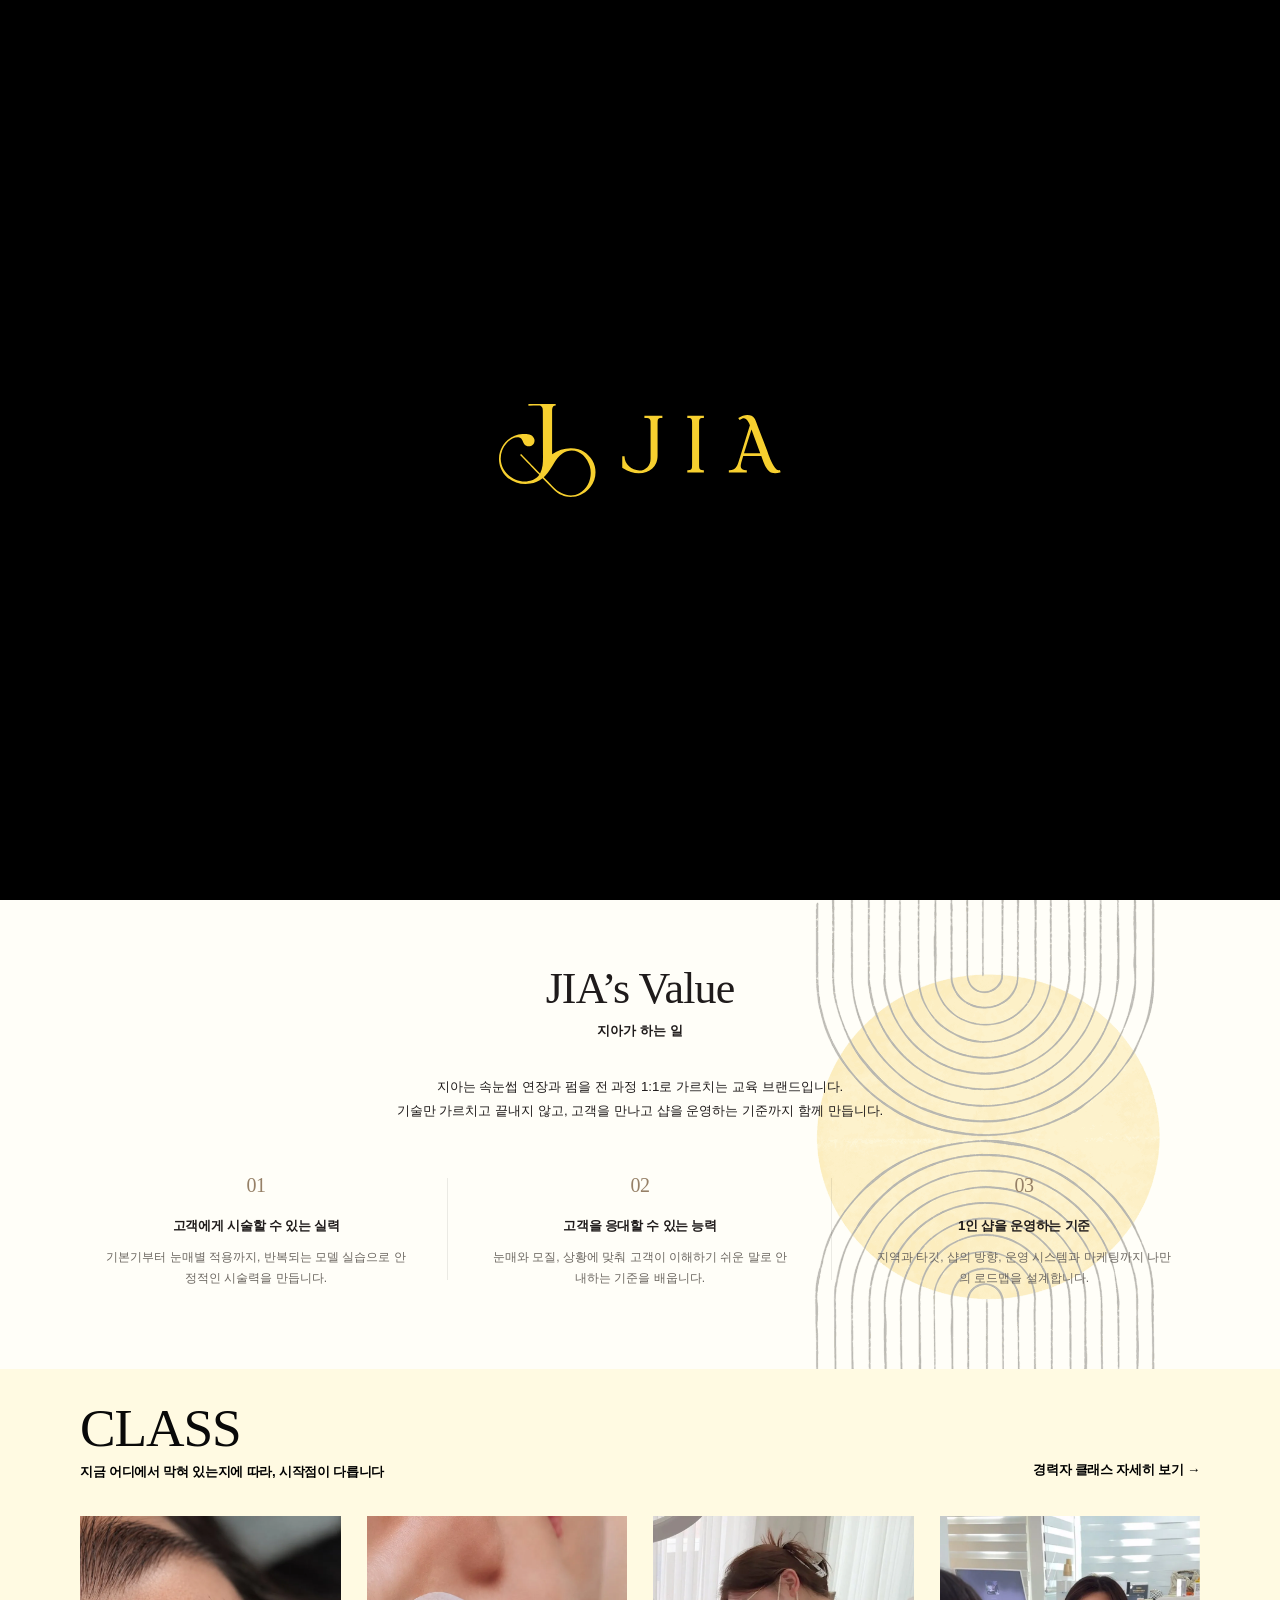
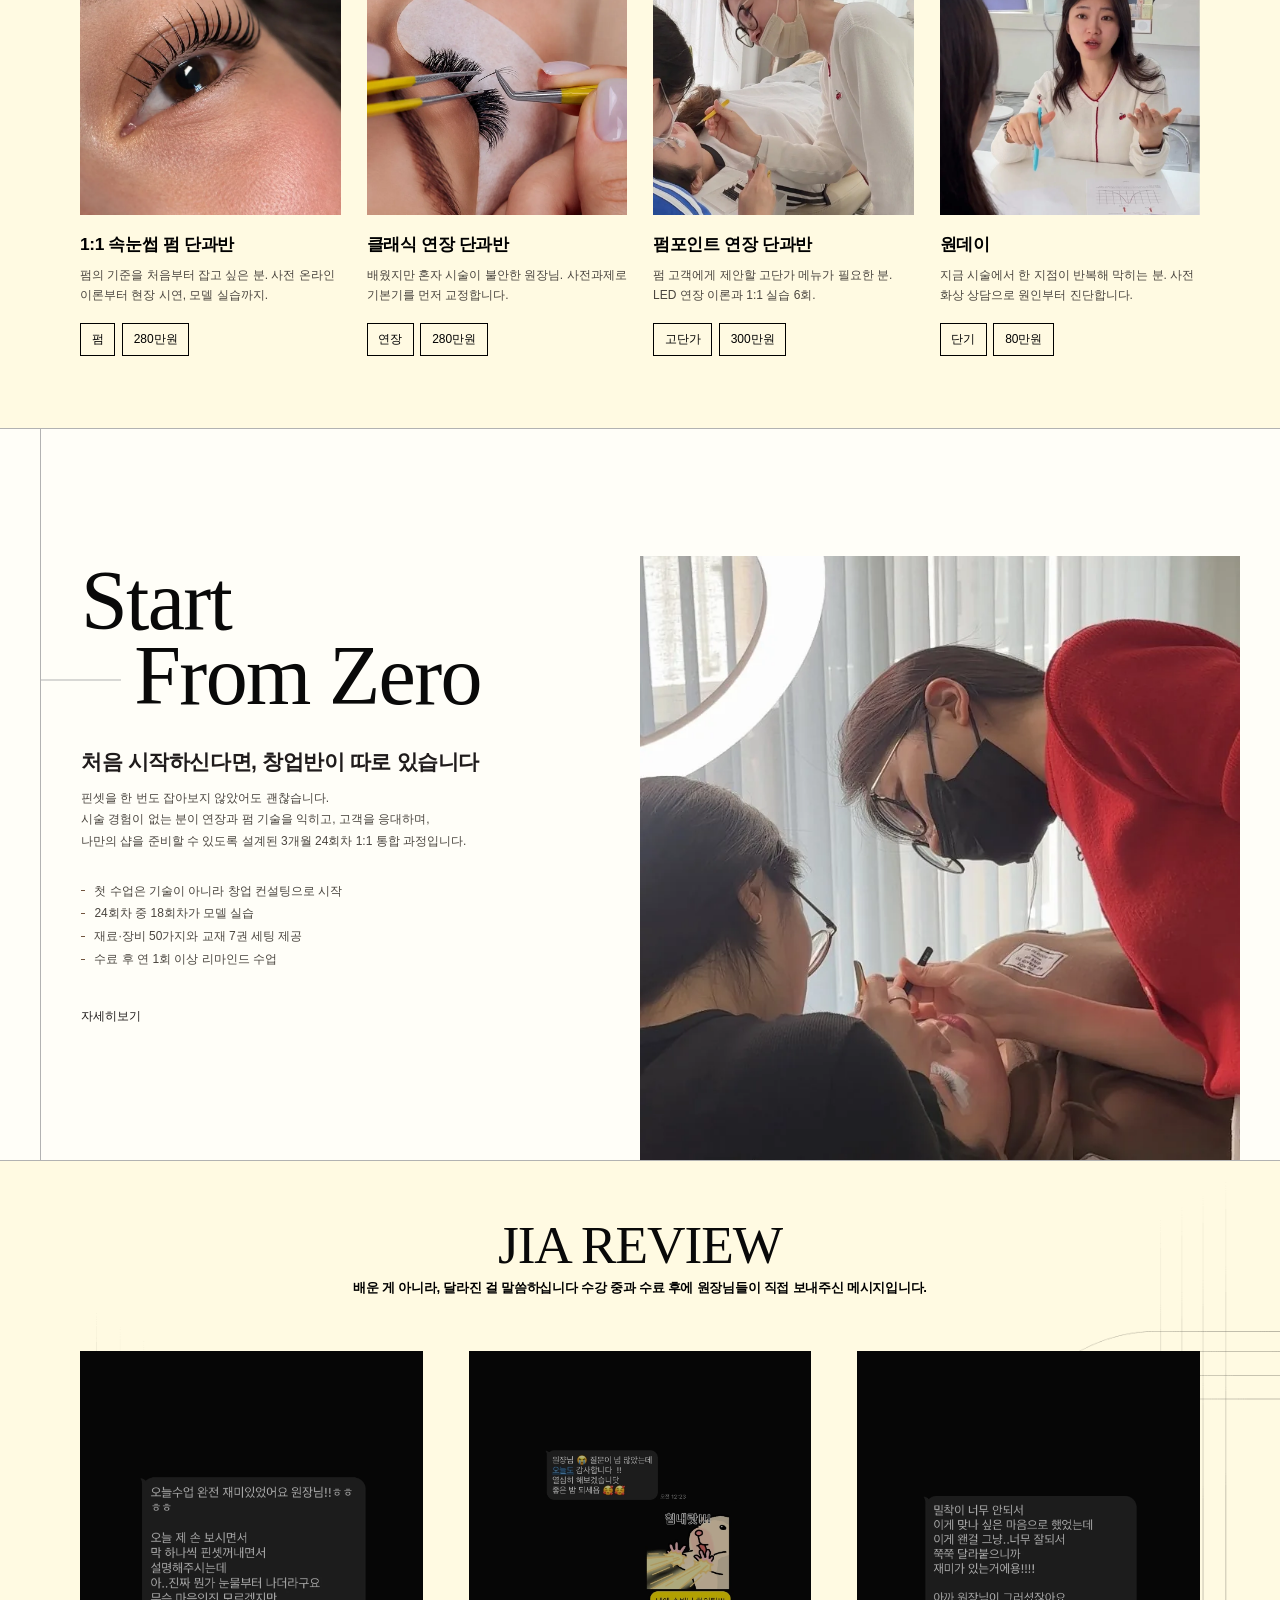
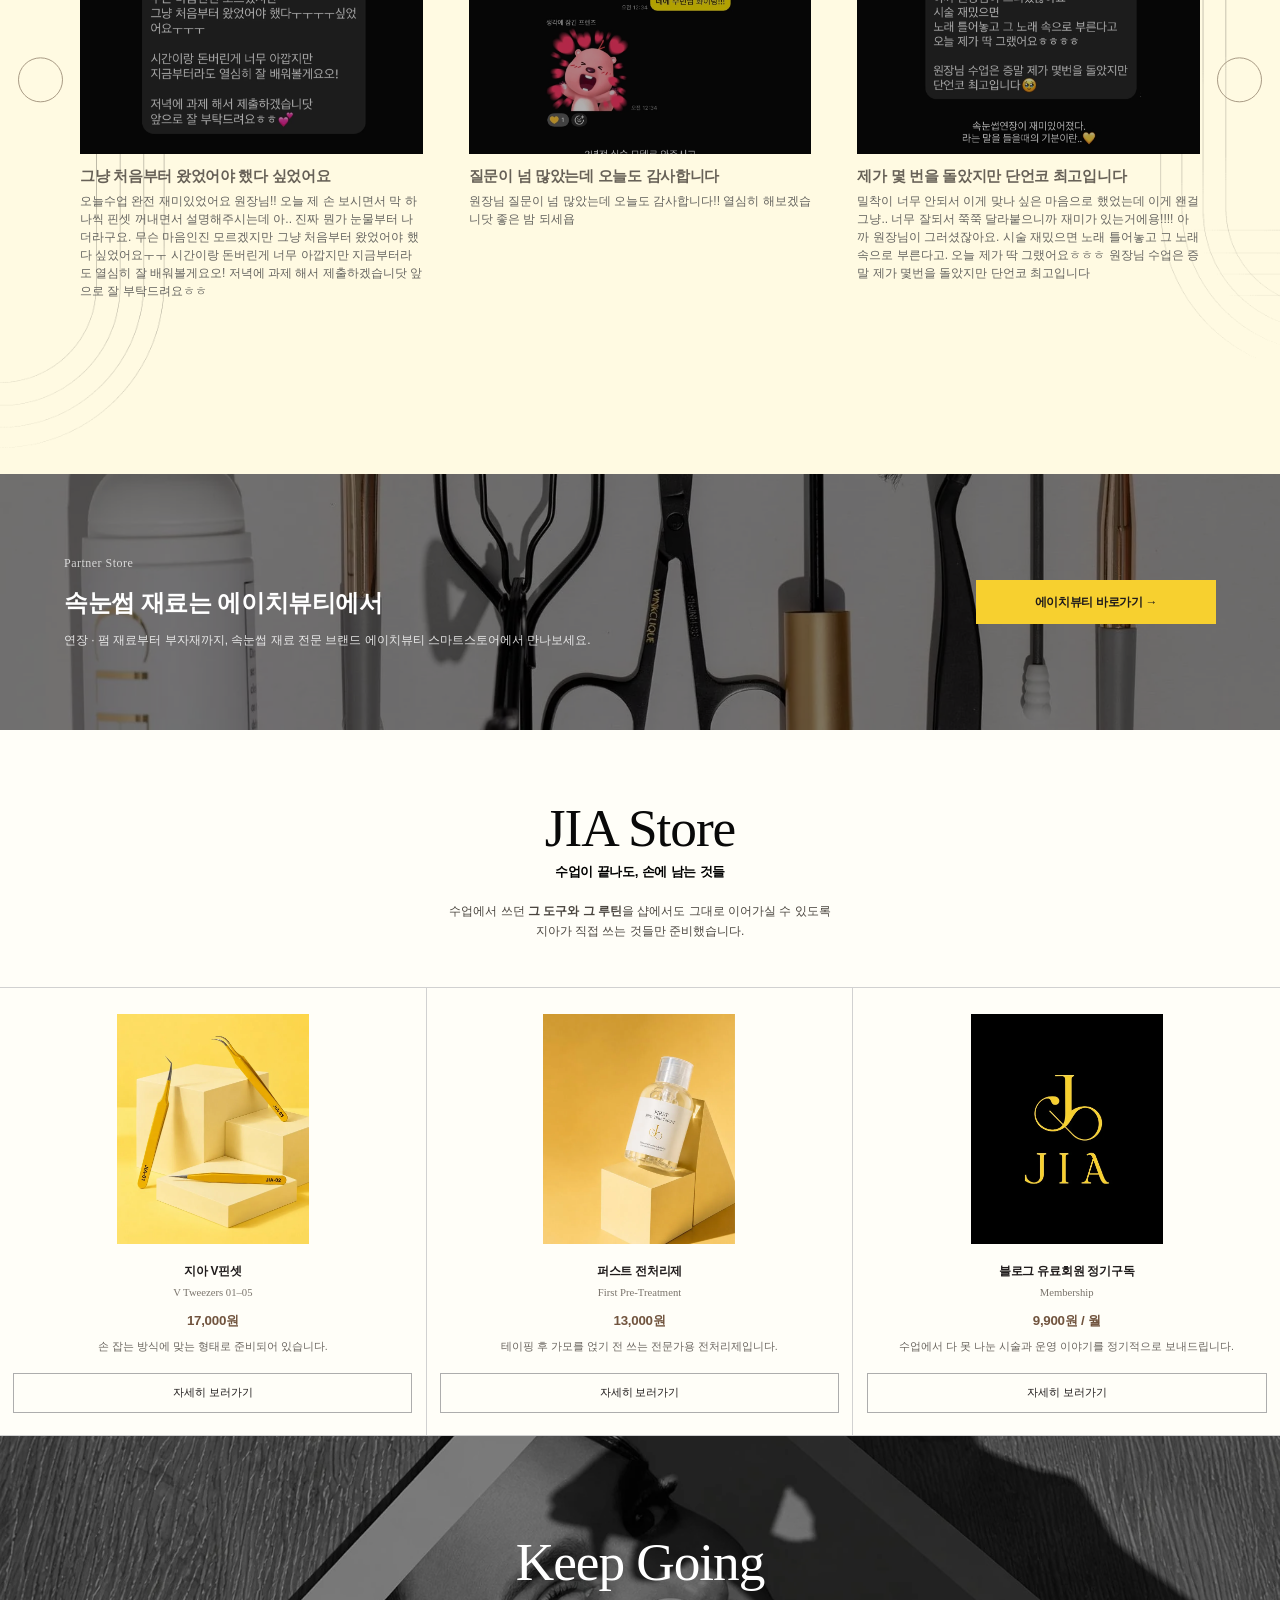
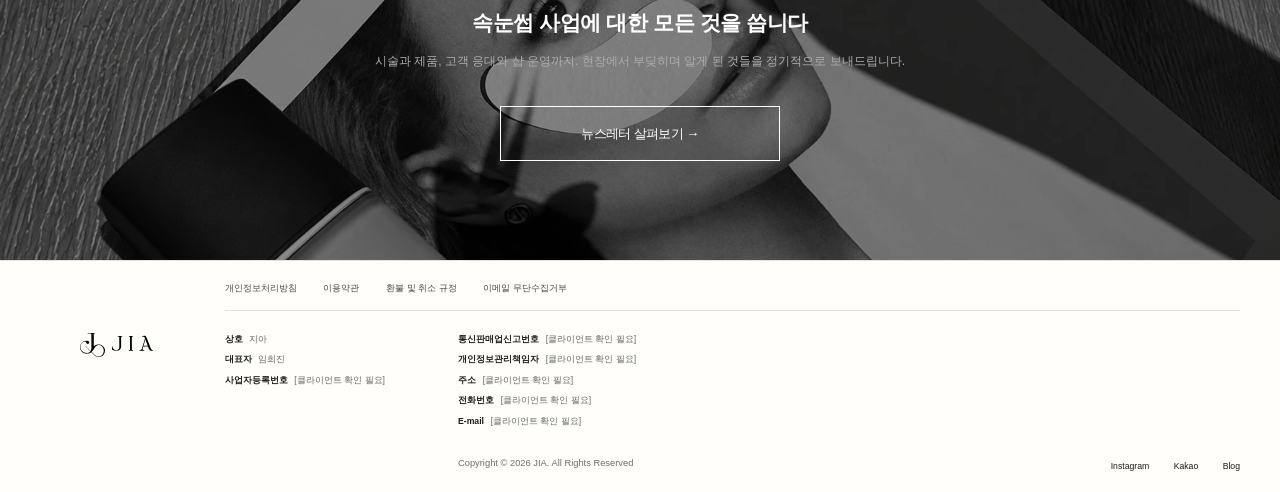
==== index.html @ 1820f888 "모바일 fixcta 한 줄 바, JIA STORIES 설명 문구 규칙 통일 Co-Authored-By: Claude Opus 5 (1M context) <noreply@anthro" ====
<!-- PAGE: 홈 -->
<!DOCTYPE html>
<html lang="ko">
<head>
<meta charset="UTF-8">
<meta name="viewport" content="width=device-width, initial-scale=1.0">
<title>지아 | 속눈썹 연장·펌 전 과정 1:1 교육</title>
<link href="https://cdn.jsdelivr.net/gh/orioncactus/pretendard/dist/web/static/pretendard.css" rel="stylesheet">
<link href="https://api.fontshare.com/v2/css?f[]=erode@400,500,600&display=swap" rel="stylesheet">
<link href="assets/site-chrome.css?v=36d3d892" rel="stylesheet">
<link href="assets/site-intro.css?v=e41cf9f4" rel="stylesheet">
<link href="assets/site-sections.css?v=5d1fbe4d" rel="stylesheet">
<script src="https://unpkg.com/lucide@latest"></script>
<style>
:root{
  --text-black:#1A1A1A; --text-dark:#333333; --text-gray:#666666; --text-light:#999999; --text-muted:#BCBCBC;
  --bg-white:#FFFFFF; --bg-light:#F5F5F5; --bg-dark:#2D2D2D; --bg-black:#1A1A1A;
  --border-light:#E0E0E0; --border-default:#D0D0D0;
  --placeholder-bg:#E0E0E0; --placeholder-icon:#BCBCBC;
  --radius-sm:8px; --radius-md:12px;
  --shadow-sm:0 1px 3px rgba(0,0,0,0.08); --shadow-md:0 4px 12px rgba(0,0,0,0.1);

}
*,*::before,*::after{margin:0;padding:0;box-sizing:border-box}
html{scroll-behavior:smooth}
body{padding-top:0;font-family:'Pretendard',sans-serif;color:var(--text-gray);line-height:1.6;background:var(--bg-white)}
a{text-decoration:none;color:inherit}
ul{list-style:none}
button{cursor:pointer;border:none;font-family:inherit;background:none}
.container{max-width:1200px;margin:0 auto;padding:0 24px}
.section{padding:100px 0}
.bg-light{background:var(--bg-light)}
.bg-dark{background:var(--bg-dark)}
.text-center{text-align:center}
.section-label{font-size:13px;font-weight:600;letter-spacing:.08em;text-transform:uppercase;color:var(--text-light);margin-bottom:12px}
.section-title{font-size:36px;font-weight:700;color:var(--text-black);line-height:1.35;margin-bottom:16px;letter-spacing:-.02em}
.section-desc{font-size:16px;color:var(--text-gray);max-width:640px;margin-bottom:48px}
.text-center .section-desc{margin-left:auto;margin-right:auto}
.bg-dark .section-title{color:#FFF}
.bg-dark .section-desc{color:rgba(255,255,255,.6)}
.btn{display:inline-flex;align-items:center;justify-content:center;gap:8px;padding:14px 28px;font-size:15px;font-weight:600;border-radius:var(--radius-sm);border:1px solid transparent;transition:opacity .2s;font-family:inherit}
.btn:hover{opacity:.85}
.btn-primary{background:var(--text-black);color:#FFF;border-color:var(--text-black)}
.btn-secondary{background:transparent;color:var(--text-black);border-color:var(--text-black)}
.bg-dark .btn-primary,.hero .btn-primary{background:#FFF;color:var(--text-black);border-color:#FFF}
.bg-dark .btn-secondary,.hero .btn-secondary{color:#FFF;border-color:rgba(255,255,255,.35)}
.btn-sm{padding:10px 18px;font-size:14px}
.btn-block{width:100%}
.img-placeholder{background:var(--placeholder-bg);border-radius:var(--radius-md);display:flex;align-items:center;justify-content:center;color:var(--placeholder-icon)}
.img-placeholder svg{width:32px;height:32px}
.icon-box{width:48px;height:48px;background:var(--bg-light);border-radius:var(--radius-sm);display:flex;align-items:center;justify-content:center;color:var(--text-dark);flex-shrink:0}
.icon-box svg{width:22px;height:22px}
.icon-circle{width:64px;height:64px;border-radius:50%;background:var(--bg-light);display:flex;align-items:center;justify-content:center;color:var(--text-dark);margin-bottom:24px}
.icon-circle svg{width:26px;height:26px}
.micro{font-size:13px;color:var(--text-light);margin-top:12px}
.review-img{width:100%;aspect-ratio:4/5;object-fit:cover;object-position:center;border-radius:var(--radius-md);display:block;background:var(--placeholder-bg)}

/* ===== 후기 카드 슬라이더 + 모달 ===== */
.rv{position:relative}
.rv-vp{overflow:hidden}
.rv-track{display:flex;gap:24px;transition:transform .35s ease}
.rv-card{flex:0 0 calc((100% - 48px)/3);display:flex;flex-direction:column;background:#FFF;border:1px solid var(--border-light);border-radius:var(--radius-md);overflow:hidden}
.rv-img{width:100%;aspect-ratio:4/3;object-fit:cover;object-position:center top;display:block;background:var(--placeholder-bg)}
.rv-body{padding:24px 24px 0;flex:1}
.rv-head{font-size:16px;font-weight:700;color:var(--text-black);line-height:1.45;margin-bottom:10px;letter-spacing:-.01em;min-height:46.4px}
.rv-text{font-size:15px;line-height:1.7;color:var(--text-gray);min-height:76.5px}
.rv-foot{padding:10px 24px 22px;text-align:center}
.rv-more{display:inline-flex;align-items:center;gap:6px;padding:6px 4px;font-size:14px;font-weight:600;color:var(--text-black);border:none;background:none;font-family:inherit;transition:opacity .2s}
.rv-more:hover{opacity:.7}
.rv-more svg{width:15px;height:15px}
.rv-nav{position:absolute;top:50%;transform:translateY(-50%);width:44px;height:44px;border-radius:50%;background:#FFF;border:1px solid var(--border-default);display:flex;align-items:center;justify-content:center;color:var(--text-black);z-index:5;box-shadow:var(--shadow-sm)}
.rv-nav:disabled{opacity:.3;cursor:default}
.rv-nav svg{width:20px;height:20px}
.rv-prev{left:-22px}
.rv-next{right:-22px}
@media (max-width:1024px){
  .rv-card{flex:0 0 calc((100% - 24px)/2)}
  .rv-prev{left:8px}.rv-next{right:8px}
}
@media (max-width:768px){
  .rv-card{flex:0 0 100%}
}

/* ===== HERO — 유라인 메인 비주얼 스타일 ===== */
.mainVisual{height:100vh;position:relative;background:var(--ul-ink)}
.mainVisual .mainVisualSlide{height:100vh;overflow:hidden;position:relative}
.mainVisual video{width:100%;height:100%;object-fit:cover}
.mv-slide{position:absolute;inset:0;opacity:0;visibility:hidden;transition:opacity 1s ease}
.mv-slide.is-active{opacity:1;visibility:visible}
.mainVisual .videoBox{position:relative;height:100%}

.mainVisual .slideText{color:#090909;width:100%;height:auto;position:absolute;left:50%;top:50%;text-align:center;transform:translate(-50%,-50%);opacity:0;z-index:5;padding:0 24px}
.mainVisual .mv-slide.is-active .slideText{opacity:1}
.mainVisual .slideText.white{color:#fff}
.mainVisual .slideText.white a{color:#fff;border-color:#fff}
.mainVisual .slideText dl dt{font-family:"JiaNum","Erode","Pretendard",serif;font-size:3.6458333333vw;letter-spacing:-.05em;line-height:1}
.mainVisual .slideText dl dd{font-size:1.0416666667vw;line-height:1.7;letter-spacing:-.04em;margin-top:.83vw}
.mainVisual .slideText a{width:280px;height:55px;font-size:1.0416666667vw;letter-spacing:-.05em;margin:2.6vw auto 0;display:flex;align-items:center;justify-content:center;border:1px solid #090909;transition:background .3s,color .3s}
.mainVisual .slideText.white a:hover{background:#fff;color:var(--ul-ink)}
/* 슬라이드가 켜질 때마다: 제목·설명은 아래→위 + 블러 해제, CTA 는 위→아래 */
@keyframes jiaHeroUp{from{opacity:0;transform:translateY(32px);filter:blur(10px)}to{opacity:1;transform:translateY(0);filter:blur(0)}}
@keyframes jiaHeroDown{from{opacity:0;transform:translateY(-28px)}to{opacity:1;transform:translateY(0)}}
.mainVisual .mv-slide.is-active .slideText dl dt{animation:jiaHeroUp .9s cubic-bezier(.22,.61,.36,1) .25s both}
.mainVisual .mv-slide.is-active .slideText dl dd{animation:jiaHeroUp .9s cubic-bezier(.22,.61,.36,1) .45s both}
.mainVisual .mv-slide.is-active .slideText a{animation:jiaHeroDown .8s cubic-bezier(.22,.61,.36,1) .75s both}
/* 인트로가 재생되는 동안은 멈춰 두었다가 인트로가 걷히면 시작 */
html.ji-intro-playing .mainVisual .slideText dl dt,
html.ji-intro-playing .mainVisual .slideText dl dd,
html.ji-intro-playing .mainVisual .slideText a{animation-play-state:paused}
@media (prefers-reduced-motion:reduce){
  .mainVisual .mv-slide.is-active .slideText dl dt,
  .mainVisual .mv-slide.is-active .slideText dl dd,
  .mainVisual .mv-slide.is-active .slideText a{animation:none}
}

/* 좌측 세로 페이지네이션 */
.mv-pagination{width:auto;height:115px;position:absolute;left:3.125vw;top:50%;transform:translateY(-50%);z-index:6;display:flex;flex-direction:column;align-items:flex-start;justify-content:space-between}
.mv-bullet{width:100%;height:0;opacity:1;outline:none;position:relative;display:block;text-align:left;padding:0}
.mv-bullet:nth-child(n+2){margin-top:10px}
.mv-bullet > p{width:0;display:flex;font-family:"JiaNum","Erode","Pretendard",serif;font-size:.7291666667vw;opacity:.45;color:#090909;letter-spacing:-.025em;padding-left:14px;position:relative;white-space:nowrap;transition:padding-left .4s,font-size .4s,opacity .4s}
/* 비활성 슬라이드명도 노출 — 작게, 반투명 */
.mv-bullet > p span{display:block;padding-left:12px;font-size:inherit;transition:padding-left .4s}
.mv-bullet::before{width:25px;height:1px;transform:translateY(-50%);background:#090909;left:0;bottom:calc(-.7291666667vw * 1.6 - 6px);content:'';position:absolute;transition:width .4s,bottom .4s}
.mv-bullet.is-active > p{width:auto;padding-left:38px;font-size:1.3020833333vw;opacity:1}
.mv-bullet.is-active > p span{padding-left:17px}
/* 비활성은 글자가 작아 가로선을 글자 쪽으로 붙이고, 활성은 기존 위치 */
.mv-bullet.is-active::before{width:50px;bottom:-32px}
.mv-bullet.white > p{color:#fff}
.mv-bullet.white::before{background:#fff}

.pc_br{display:inline}
.mo_br{display:none}
@media screen and (max-width:900px){
  .mv-pagination{width:80%;height:2px;left:50%;transform:translateX(-50%);top:auto;bottom:100px;flex-direction:row;background:var(--ul-line)}
  .mv-bullet{height:2px;background:var(--ul-line);flex:1}
  .mv-bullet > p{display:none}
  .mv-bullet::before{display:none}
  .mv-bullet:nth-child(n+2){margin-top:0}
  .mv-bullet.is-active{height:3px;margin:-1px 0 0 0;background:#555350}
  .mainVisual .slideText{width:100%;height:auto;top:34%;transform:translateX(-50%)}
  .mainVisual .slideText dl dt{font-size:8.5333333333vw;letter-spacing:-.03em;line-height:1.1}
  .mainVisual .slideText dl dd{font-size:4vw;line-height:1.55;margin-top:3.2vw;word-break:keep-all}
  .mainVisual .slideText a{width:56vw;height:10.67vw;font-size:4vw;margin:5.3332vw auto 0}
  .pc_br{display:none}
  .mo_br{display:inline}
}









/* ===== GRIDS ===== */
.grid-2{display:grid;grid-template-columns:repeat(2,1fr);gap:20px}
.grid-3{display:grid;grid-template-columns:repeat(3,1fr);gap:24px}
.grid-4{display:grid;grid-template-columns:repeat(4,1fr);gap:20px}
.card{border:1px solid var(--border-light);border-radius:var(--radius-md);padding:28px;background:#FFF}
.card h3{font-size:18px;font-weight:700;color:var(--text-black);margin-bottom:10px}
.card p{font-size:15px;color:var(--text-gray)}
.pain-card{display:flex;gap:16px;align-items:flex-start;border:1px solid var(--border-light);border-radius:var(--radius-md);padding:22px;background:#FFF}
.pain-card p{font-size:15px;color:var(--text-dark);padding-top:12px}

/* class cards */
.sec-cta{margin-top:40px;text-align:center}
.class-card{border:1px solid var(--border-light);border-radius:var(--radius-md);overflow:hidden;background:#FFF;display:flex;flex-direction:column}
.class-card .img-placeholder{border-radius:0;aspect-ratio:4/3}
.class-card-body{padding:24px;display:flex;flex-direction:column;flex:1}
.badge{display:inline-block;font-size:12px;font-weight:700;color:var(--text-black);background:var(--bg-light);border-radius:99px;padding:5px 12px;margin-bottom:14px;align-self:flex-start}
.class-card h3{font-size:19px;font-weight:700;color:var(--text-black);margin-bottom:8px}
.class-target{font-size:13px;color:var(--text-light);margin-bottom:14px}
.class-points{margin-bottom:22px;flex:1}
.class-points li{font-size:14px;color:var(--text-gray);padding-left:14px;position:relative;margin-bottom:7px}
.class-points li::before{content:"";position:absolute;left:0;top:9px;width:4px;height:4px;border-radius:50%;background:var(--text-muted)}

/* split */
.split{display:grid;grid-template-columns:1fr 1fr;gap:64px;align-items:center}
.steps-v li{display:flex;gap:18px;padding:20px 0;border-bottom:1px solid var(--border-light)}
.steps-v li:last-child{border-bottom:none}
.step-num{width:32px;height:32px;border-radius:50%;border:1px solid var(--border-default);display:flex;align-items:center;justify-content:center;font-size:13px;font-weight:700;color:var(--text-black);flex-shrink:0}
.steps-v h4{font-size:16px;font-weight:700;color:var(--text-black);margin-bottom:4px}
.steps-v p{font-size:14px;color:var(--text-gray)}
blockquote{border-left:3px solid var(--border-default);padding:6px 0 6px 20px;margin-top:28px;font-size:15px;color:var(--text-dark);font-style:normal}
blockquote cite{display:block;margin-top:10px;font-size:13px;color:var(--text-light);font-style:normal}

/* stepbar */
.stepbar{display:grid;grid-template-columns:repeat(4,1fr);gap:0;border:1px solid var(--border-light);border-radius:var(--radius-md);overflow:hidden}
.stepbar>div{padding:32px 26px;border-right:1px solid var(--border-light);background:#FFF}
.stepbar>div:last-child{border-right:none}
.stepbar .n{font-size:12px;font-weight:700;color:var(--text-light);margin-bottom:12px}
.stepbar h4{font-size:16px;font-weight:700;color:var(--text-black);margin-bottom:8px}
.stepbar p{font-size:14px;color:var(--text-gray)}

/* store cards */
.prod-grid{display:grid;grid-template-columns:repeat(3,1fr);gap:24px}
.p-card{border:1px solid var(--border-light);border-radius:var(--radius-md);overflow:hidden;background:#FFF;display:flex;flex-direction:column}
.p-card .img-placeholder{border-radius:0;aspect-ratio:1/1}
.p-body{padding:20px;display:flex;flex-direction:column;flex:1}
.p-cat{font-size:12px;font-weight:700;color:var(--text-light);letter-spacing:.04em;margin-bottom:8px}
.p-name{font-size:16px;font-weight:700;color:var(--text-black);margin-bottom:8px;line-height:1.4}
.p-price{font-size:18px;font-weight:800;color:var(--text-black);margin-bottom:12px;letter-spacing:-.02em}
.p-desc{font-size:13px;color:var(--text-gray);margin-bottom:0;flex:1}

/* subscribe */
.sub-form{display:flex;gap:10px;max-width:520px;margin:0 auto}
.sub-form input{flex:1;padding:14px 18px;font-size:15px;border:1px solid var(--border-default);border-radius:var(--radius-sm);font-family:inherit;background:#FFF;color:var(--text-black)}




@media (max-width:1024px){
  .grid-4{grid-template-columns:repeat(2,1fr)}
  .prod-grid{grid-template-columns:repeat(2,1fr)}
}
@media (max-width:768px){
  .section{padding:64px 0}
  .section-title{font-size:26px}
  .grid-2,.grid-3,.grid-4,.split,.prod-grid{grid-template-columns:1fr}
  .stepbar{grid-template-columns:1fr}
  .stepbar>div{border-right:none;border-bottom:1px solid var(--border-light)}
  .sub-form{flex-direction:column}
  }
</style>
</head>
<body>

<!-- ================= 인트로 애니메이션 (세션당 1회) ================= -->
<div class="ji-intro" id="jiIntro" aria-hidden="true">
  <div class="ji-intro-inner">
      <svg class="ji-logo" xmlns="http://www.w3.org/2000/svg" viewBox="0 0 284.19 93.8" aria-hidden="true">
        <path class="ji-mark" d="M96.66,62.79c-1.98-7.64-8.78-14.75-16.43-17.03-8.93-2.67-19-.39-26.63,5.01,0-14.56-.01-29.11-.02-43.67,0-1.26.01-2.58.57-3.72s1.83-2.03,3.05-1.72c0-.78,0-.88,0-1.66h-27.51c0,.79,0,.89,0,1.68,3.28-.03,6.55-.05,9.83-.08,1.06,0,2.18,0,3.07.58,1.48.97,1.64,3.04,1.64,4.8.05,14.99.1,29.98.15,44.98.02,6.06.1,12.61-2.91,18.14-8.95-9.17-19.14-19.6-19.14-19.6l-1.11,1.08s19.43,19.9,19.43,19.9c-2.74,4.04-7.88,6.24-12.59,6.67-12.87,1.17-25.75-8.89-26.31-22.3-.25-6.12,1.9-12.08,5.89-16.36,2.94-3.16,7.41-6.35,11.95-5.97,5.07.43,3.84,6.82,7.89,8.62,2.25,1,4.92.57,6.62-1.08,1.4-1.36,2-3.23,1.66-5.13-.37-2.06-1.81-3.86-3.76-4.71-2.62-1.15-6.01-1.1-8.4-.86C10.73,31.14.37,41.83,0,54.71c-.18,6.34,2.14,12.58,6.33,17.33,6.01,6.83,16.36,9.93,25.19,8.29,4.46-.84,8.78-2.72,12.4-5.49l11.71,11.99c5.05,5.04,12.03,7.54,19.35,6.85,6.97-.66,13.29-4.53,17.52-10.12,4.46-5.9,6-13.62,4.15-20.78ZM81.14,89.99c-9.28,5.11-19.47.8-26.39-6.29,0,0-2.48-2.54-6.04-6.18h0l-3.59-3.67c.44-.38.92-.71,1.34-1.12,4.1-4.07,6.71-9.31,9.8-14.13,3.16-4.94,6.74-9.18,12.34-10.9,10.67-3.27,19.99,4.96,22.96,14.9,3.11,10.42-.98,22.19-10.43,27.4Z"/>
        <path class="ji-ch ji-ch1" d="M146.72,14.1h.73c1.5,0,2.65.13,3.42.38.67.22,1.17.58,1.48,1.04.32.5.51,1.14.55,1.92.05.89.07,1.98.07,3.22v34.55c0,1.77-.29,3.41-.86,4.89-.57,1.47-1.37,2.73-2.36,3.75-1.01,1.03-2.21,1.83-3.58,2.39-1.38.57-2.92.86-4.59.86-1.95,0-3.83-.38-5.6-1.13-1.78-.76-3.38-1.78-4.77-3.05-1.37-1.26-2.47-2.74-3.27-4.4-.79-1.65-1.19-3.37-1.19-5.12v-.73h-2.37v11.58l.35.22c3.12,1.89,5.98,3.27,8.49,4.1,2.54.84,5.17,1.26,7.8,1.26,2.77,0,5.36-.41,7.67-1.23,2.32-.82,4.35-2.02,6.03-3.55,1.68-1.54,3-3.39,3.93-5.5.93-2.12,1.39-4.47,1.39-6.99v-31.89c0-1.26.02-2.34.07-3.22.04-.81.19-1.48.45-1.99.23-.46.57-.77,1.07-.98.56-.24,1.43-.36,2.52-.36h.73v-2.37h-18.14v2.37Z"/>
        <path class="ji-ch ji-ch2" d="M190.03,14.1h.73c1.09,0,1.96.13,2.52.36.49.21.84.53,1.07.98.26.52.41,1.19.45,1.99.05.91.07,1.99.07,3.22v39.53c0,1.23-.02,2.31-.07,3.22-.04.81-.19,1.48-.45,1.99-.23.46-.57.77-1.07.99-.56.24-1.41.36-2.52.36h-.73v2.37h16.74v-2.37h-.73c-1.11,0-1.96-.12-2.52-.36-.5-.21-.84-.53-1.07-.99-.26-.52-.41-1.19-.45-1.99-.05-.89-.07-1.97-.07-3.22V20.66c0-1.25.02-2.33.07-3.22.04-.8.19-1.47.45-1.99.23-.46.57-.77,1.07-.98.56-.24,1.43-.36,2.52-.36h.73v-2.37h-16.74v2.37Z"/>
        <path class="ji-ch ji-ch3" d="M283.48,66.55l-.71.24s-.11.03-.47.03c-.84,0-1.66-.36-2.45-1.07-.88-.79-1.73-1.82-2.54-3.08-.83-1.29-1.61-2.74-2.33-4.32-.73-1.6-1.42-3.23-2.05-4.84-.65-1.65-1.21-3.18-1.67-4.56-.48-1.43-.92-2.62-1.3-3.53l-9.33-24.33c-.5-1.26-.96-2.5-1.39-3.69-.44-1.22-1-2.31-1.67-3.23-.7-.95-1.61-1.72-2.71-2.29-1.1-.56-2.55-.85-4.29-.85-1.43,0-2.92.25-4.43.73-1.51.49-2.9,1.19-4.13,2.07l-.56.4,1.29,2.02.63-.47c.5-.38,1.12-.7,1.83-.95,1.66-.58,2.86-.49,3.92.28.66.49,1.26,1.1,1.77,1.81.52.72.99,1.52,1.4,2.37.37.79.69,1.52.94,2.17l-11.49,37.11c-.37,1.18-.78,2.3-1.23,3.32-.44.98-.99,1.84-1.66,2.57-.65.71-1.47,1.28-2.44,1.68-.98.4-2.23.61-3.71.61h-.73v2.37h18.14v-2.37h-.73c-1.47,0-2.61-.2-3.39-.59-.74-.37-1.28-.88-1.6-1.53-.34-.67-.48-1.47-.41-2.39.07-1.01.26-2.1.57-3.24l1.95-6.55h18.22l1.08,3.02c1.22,3.49,2.39,6.2,3.46,8.07,1.09,1.91,2.21,3.38,3.34,4.36.82.72,1.72,1.23,2.69,1.52.93.27,2.07.41,3.4.41,1.6,0,3.23-.25,4.84-.73l.7-.21-.72-2.33ZM263.66,49.79h-16.39l7.54-24.06,8.85,24.06Z"/>
      </svg>
  </div>
</div>
<script src="assets/site-intro.js?v=504f82fd"></script>

<!-- ================= HEADER (유라인 GNB 스타일) ================= -->
<header id="header">
  <div class="header on" id="nav">
    <div class="header-wrap">
      <div class="headerBox">
        <h1 class="logo"><a href="index.html"><img src="assets/logo-h.svg?v=43778886" alt="지아"></a></h1>
        <ul class="menu" id="gnbMenu">
          <li class="is-active"><a href="index.html">홈</a></li>
          <li>
            <a href="page_02.html">클래스</a>
            <div class="sub_menu">
              <ul>
                <li><a href="page_02.html">경력자 클래스</a></li>
                <li><a href="page_12.html">창업반 클래스</a></li>
              </ul>
            </div>
          </li>
          <li><a href="page_04.html">Store</a></li>
          <li>
            <a href="page_07.html">블로그</a>
            <div class="sub_menu">
              <ul>
                <li><a href="page_07.html">무료회원 뉴스레터</a></li>
                <li><a href="page_08.html">유료회원 뉴스레터</a></li>
              </ul>
            </div>
          </li>
          <li>
            <a href="page_09.html">고객센터</a>
            <div class="sub_menu">
              <ul>
                <li><a href="page_09.html">공지사항</a></li>
                <li><a href="page_10.html">자주 묻는 질문</a></li>
                <li><a href="page_11.html">1:1 문의</a></li>
              </ul>
            </div>
          </li>
        </ul>
      </div>
      <div class="info">
        <div class="btn_group">
          <a href="#">Login</a>
          <a href="#">Join</a>
          <a href="#">Cart</a>
        </div>
      </div>
    </div>
  </div>

  <!-- 전체메뉴 드롭다운 -->
  <div class="dropdown_menu" id="dropdownMenu">
    <div class="drop_wrap">
      <div class="nav_wrap">
        <div class="top">
          <ul class="nav_box">
            <li class="nav_title">클래스</li>
            <li class="nav_menu"><a href="page_02.html">경력자 클래스</a></li>
            <li class="nav_menu"><a href="page_12.html">창업반 클래스</a></li>
          </ul>
          <ul class="nav_box">
            <li class="nav_title">Store</li>
            <li class="nav_menu"><a href="page_04.html">전체 제품</a></li>
            <li class="nav_menu"><a href="page_04.html">전처리제</a></li>
            <li class="nav_menu"><a href="page_04.html">핀셋</a></li>
            <li class="nav_menu"><a href="page_04.html">글루</a></li>
          </ul>
          <ul class="nav_box">
            <li class="nav_title">블로그</li>
            <li class="nav_menu"><a href="page_07.html">무료회원 뉴스레터</a></li>
            <li class="nav_menu"><a href="page_08.html">유료회원 뉴스레터</a></li>
          </ul>
          <ul class="nav_box">
            <li class="nav_title">고객센터</li>
            <li class="nav_menu"><a href="page_09.html">공지사항</a></li>
            <li class="nav_menu"><a href="page_10.html">자주 묻는 질문</a></li>
            <li class="nav_menu"><a href="page_11.html">1:1 문의</a></li>
          </ul>
        </div>
      </div>
      <div class="banner_wrap">
        <a href="page_11.html"><span class="text"><p><b>1:1 상담</b><br>어떤 과정이 맞을지 함께 정합니다</p></span></a>
        <a href="page_08.html"><span class="text"><p><b>멤버십</b><br>수업이 끝나도 이어지는 이야기</p></span></a>
      </div>
    </div>
  </div>

  <!-- 모바일 헤더 -->
  <div class="mo_header on" id="moHeader">
    <h1><a href="index.html"><img src="assets/logo-h.svg?v=43778886" alt="지아"></a></h1>
    <div class="mo_icon">
      <button id="moOpen" aria-label="메뉴 열기"><i data-lucide="menu"></i></button>
    </div>
  </div>

  <!-- 모바일 스크롤 시 나타나는 2행 메뉴 (좌우 스와이프) -->
  <nav class="mo_quick" id="moQuick" aria-label="주요 메뉴">
    <div class="mq-track">
      <a href="page_02.html">클래스</a>
      <a href="page_04.html">Store</a>
      <a href="page_07.html">블로그</a>
      <a href="page_09.html">고객센터</a>
    </div>
  </nav>

  <!-- 모바일 사이드바 -->
  <div class="side_dim" id="sideDim"></div>
  <div class="side_bar" id="sideBar">
    <div class="top">
      <div class="info"><a href="#">Login</a><a href="#">Join</a></div>
      <div class="icon"><button id="moClose" aria-label="메뉴 닫기"><i data-lucide="x"></i></button></div>
    </div>
    <div id="mo_nav">
      <ul class="menu">
        <li><a href="index.html">홈</a></li>
      </ul>
      <ul class="menu">
        <li>
          <button type="button">클래스</button>
          <div class="arrow"><i data-lucide="chevron-down"></i></div>
          <ul class="sub">
            <li><a href="page_02.html">경력자 클래스</a></li>
            <li><a href="page_12.html">창업반 클래스</a></li>
          </ul>
        </li>
      </ul>
      <ul class="menu">
        <li><a href="page_04.html">Store</a></li>
      </ul>
      <ul class="menu">
        <li>
          <button type="button">블로그</button>
          <div class="arrow"><i data-lucide="chevron-down"></i></div>
          <ul class="sub">
            <li><a href="page_07.html">무료회원 뉴스레터</a></li>
            <li><a href="page_08.html">유료회원 뉴스레터</a></li>
          </ul>
        </li>
      </ul>
      <ul class="menu">
        <li>
          <button type="button">고객센터</button>
          <div class="arrow"><i data-lucide="chevron-down"></i></div>
          <ul class="sub">
            <li><a href="page_09.html">공지사항</a></li>
            <li><a href="page_10.html">자주 묻는 질문</a></li>
            <li><a href="page_11.html">1:1 문의</a></li>
          </ul>
        </li>
      </ul>
    </div>
  </div>
</header>

<!-- ================= 섹션 1 : 히어로 (유라인 메인 비주얼 스타일) ================= -->
<section class="mainVisual" id="hero">
  <div class="mainVisualSlide">
    <div class="mv-slide is-active">
      <div class="videoBox"><div class="hero-img h1"></div></div>
      <div class="slideText white">
        <dl>
          <dt>Restart Your Hands</dt>
          <dd>배웠는데, 고객 앞에서 불안하다면<br class="pc_br"> 펌 · 클래식 연장 · 원데이,<br class="mo_br"> 지금 막힌 지점부터 1:1로 잡습니다.</dd>
        </dl>
        <a href="page_02.html">경력자 클래스 바로가기 →</a>
      </div>
    </div>
    <div class="mv-slide">
      <div class="videoBox"><div class="hero-img h2"></div></div>
      <div class="slideText white">
        <dl>
          <dt>Open Your Own</dt>
          <dd>기술도, 창업도 처음이라면<br class="pc_br"> 3개월 24회차,<br class="mo_br"> 시술부터 샵 운영까지 1:1로 함께 만듭니다.</dd>
        </dl>
        <a href="page_12.html">창업반 클래스 바로가기 →</a>
      </div>
    </div>
    <div class="mv-slide">
      <div class="videoBox"><div class="hero-img h3"></div></div>
      <div class="slideText white">
        <dl>
          <dt>Tools That Fit</dt>
          <dd>핀셋이 안 맞으면, 자세부터 무너집니다.<br class="pc_br"><br class="mo_br"> 지아가 수업과 현장에서 직접 쓰는 V핀셋 01~05.</dd>
        </dl>
        <a href="page_04.html">전문가용 핀셋 바로가기 →</a>
      </div>
    </div>
    <div class="mv-slide">
      <div class="videoBox"><div class="hero-img h4"></div></div>
      <div class="slideText white">
        <dl>
          <dt>The First Routine</dt>
          <dd>완벽한 결과를 만드는 첫 루틴.<br class="pc_br"><br class="mo_br"> 시술 전, 붙임의 조건을 먼저 만듭니다.</dd>
        </dl>
        <a href="page_04.html">퍼스트 전처리제 바로가기 →</a>
      </div>
    </div>
    <div class="mv-pagination" id="hDots">
      <button class="mv-bullet white is-active"><p>1 <span>경력자 클래스</span></p></button>
      <button class="mv-bullet white"><p>2 <span>창업반 클래스</span></p></button>
      <button class="mv-bullet white"><p>3 <span>전문가용 핀셋</span></p></button>
      <button class="mv-bullet white"><p>4 <span>퍼스트 전처리제</span></p></button>
    </div>
  </div>
</section>

<!-- ================= 섹션 1-1 : ABOUT (유라인 가치 소개 스타일) ================= -->
<section class="value_section tone-a">
  <div class="value-deco"><img src="assets/about-deco.webp" alt=""></div>
  <div class="content">
    <div class="text">
      <h3>JIA’s Value</h3>
      <p>지아가 하는 일</p>
      <span>지아는 속눈썹 연장과 펌을 전 과정 1:1로 가르치는 교육 브랜드입니다.<br class="pc_br">
        기술만 가르치고 끝내지 않고,<br class="mo_br">
        고객을 만나고 샵을 운영하는 기준까지 함께 만듭니다.</span>
    </div>
  </div>
  <div class="value-points">
    <div class="vp">
      <em>01</em>
      <h4>고객에게 시술할 수 있는 실력</h4>
      <p>기본기부터 눈매별 적용까지, 반복되는 모델 실습으로 안정적인 시술력을 만듭니다.</p>
    </div>
    <div class="vp">
      <em>02</em>
      <h4>고객을 응대할 수 있는 능력</h4>
      <p>눈매와 모질, 상황에 맞춰 고객이 이해하기 쉬운 말로 안내하는 기준을 배웁니다.</p>
    </div>
    <div class="vp">
      <em>03</em>
      <h4>1인 샵을 운영하는 기준</h4>
      <p>지역과 타깃, 샵의 방향, 운영 시스템과 마케팅까지 나만의 로드맵을 설계합니다.</p>
    </div>
  </div>
</section>

<!-- ================= 섹션 3 : 경력자 클래스 (유라인 프로모션 스타일) ================= -->
<section class="promotion_section pm-grid-m tone-b">
  <div class="bar">
    <div class="bar-text">
      <h3>CLASS</h3>
      <p>지금 어디에서 막혀 있는지에 따라, 시작점이 다릅니다</p>
    </div>
    <div class="pm-cta"><a href="page_02.html">경력자 클래스 자세히 보기 →</a></div>
  </div>
  <div class="slide_contain">
    <div class="pm-viewport">
      <div class="pm-track">
        <div class="pm-slide">
          <div class="img"><img src="assets/class-perm.webp" alt="1:1 속눈썹 펌 단과반 썸네일"></div>
          <div class="text">
            <p>1:1 속눈썹 펌 단과반</p>
            <span>펌의 기준을 처음부터 잡고 싶은 분. 사전 온라인 이론부터 현장 시연, 모델 실습까지.</span>
            <div class="hash"><span>펌</span><span>280만원</span></div>
          </div>
        </div>
        <div class="pm-slide">
          <div class="img"><img src="assets/class-classic.webp" alt="클래식 연장 단과반 썸네일"></div>
          <div class="text">
            <p>클래식 연장 단과반</p>
            <span>배웠지만 혼자 시술이 불안한 원장님. 사전과제로 기본기를 먼저 교정합니다.</span>
            <div class="hash"><span>연장</span><span>280만원</span></div>
          </div>
        </div>
        <div class="pm-slide">
          <div class="img"><img src="assets/class-permpoint.webp" alt="펌포인트 연장 단과반 썸네일"></div>
          <div class="text">
            <p>펌포인트 연장 단과반</p>
            <span>펌 고객에게 제안할 고단가 메뉴가 필요한 분. LED 연장 이론과 1:1 실습 6회.</span>
            <div class="hash"><span>고단가</span><span>300만원</span></div>
          </div>
        </div>
        <div class="pm-slide">
          <div class="img"><img src="assets/class-oneday.webp" alt="원데이 썸네일"></div>
          <div class="text">
            <p>원데이</p>
            <span>지금 시술에서 한 지점이 반복해 막히는 분. 사전 화상 상담으로 원인부터 진단합니다.</span>
            <div class="hash"><span>단기</span><span>80만원</span></div>
          </div>
        </div>
      </div>
    </div>
  </div>
</section>

<!-- ================= 섹션 3-1 : 창업반 클래스 (유라인 클리닉 시그니처 스타일) ================= -->
<section class="signature_section sig-img-top-m tone-a">
  <div class="clinic">
    <div class="left">
      <h3>Start<br><b>From Zero</b></h3>
      <p>처음 시작하신다면, 창업반이 따로 있습니다</p>
      <span>핀셋을 한 번도 잡아보지 않았어도 괜찮습니다.<br>
        시술 경험이 없는 분이 연장과 펌 기술을 익히고, 고객을 응대하며,<br>
        나만의 샵을 준비할 수 있도록 설계된 3개월 24회차 1:1 통합 과정입니다.</span>
      <ul class="sig-points">
        <li>첫 수업은 기술이 아니라 창업 컨설팅으로 시작</li>
        <li>24회차 중 18회차가 모델 실습</li>
        <li>재료·장비 50가지와 교재 7권 세팅 제공</li>
        <li>수료 후 연 1회 이상 리마인드 수업</li>
      </ul>
      <a href="page_12.html" class="more_btn">
        <p>자세히보기</p>
        <div><i data-lucide="arrow-right"></i></div>
      </a>
    </div>
    <div class="right">
      <div class="sig-img"><img src="assets/sig-class.webp" alt="지아 1:1 수업 현장 — 원장이 수강생 옆에서 함께 시술을 보는 장면"></div>
    </div>
  </div>
</section>

<!-- ================= 섹션 7 : 후기 (유라인 TV 영상 스타일) ================= -->
<section class="tv_section tone-b">
  <div class="title">
    <h3>JIA REVIEW</h3>
    <p>배운 게 아니라, 달라진 걸 말씀하십니다<br class="mo_br">
      수강 중과 수료 후에 원장님들이 직접 보내주신 메시지입니다.</p>
  </div>
  <div class="slide_contain">
<div class="rv">
  <div class="rv-vp">
    <div class="rv-track">
    <article class="rv-card">
      <div class="rv-media">
        <img class="rv-img" src="assets/review-01.webp" alt="수강생이 보내온 후기 메시지 캡처 1">
        <div class="rv-filter"></div>
      </div>
      <div class="rv-body">
        <p class="rv-head">그냥 처음부터 왔었어야 했다 싶었어요</p>
        <p class="rv-text">오늘수업 완전 재미있었어요 원장님!! 오늘 제 손 보시면서 막 하나씩 핀셋 꺼내면서 설명해주시는데 아.. 진짜 뭔가 눈물부터 나더라구요. 무슨 마음인진 모르겠지만 그냥 처음부터 왔었어야 했다 싶었어요ㅜㅜ 시간이랑 돈버린게 너무 아깝지만 지금부터라도 열심히 잘 배워볼게요오! 저녁에 과제 해서 제출하겠습니닷 앞으로 잘 부탁드려요ㅎㅎ</p>
      </div>
      <div class="rv-foot"><button class="rv-more">자세히 보기 <i data-lucide="arrow-up-right"></i></button></div>
      <div class="rv-full" hidden>
        <p class="rv-p">오늘수업 완전 재미있었어요 원장님!!</p>
        <p class="rv-p">오늘 제 손 보시면서 막 하나씩 핀셋 꺼내면서 설명해주시는데 아.. 진짜 뭔가 눈물부터 나더라구요. 무슨 마음인진 모르겠지만 그냥 처음부터 왔었어야 했다 싶었어요ㅜㅜ</p>
        <p class="rv-p">시간이랑 돈버린게 너무 아깝지만 지금부터라도 열심히 잘 배워볼게요오!</p>
        <p class="rv-p">저녁에 과제 해서 제출하겠습니닷 앞으로 잘 부탁드려요ㅎㅎ</p>
      </div>
      <div class="rv-note" hidden>이제부터 진짜 시작입니다. 시작점이 어떠하든! 지아에 오신 이상 결국 원하는 도착지에 도착하게 될 거예요.</div>
    </article>
    <article class="rv-card">
      <div class="rv-media">
        <img class="rv-img" src="assets/review-02.webp" alt="수강생이 보내온 후기 메시지 캡처 2">
        <div class="rv-filter"></div>
      </div>
      <div class="rv-body">
        <p class="rv-head">질문이 넘 많았는데 오늘도 감사합니다</p>
        <p class="rv-text">원장님 질문이 넘 많았는데 오늘도 감사합니다!! 열심히 해보겠습니닷 좋은 밤 되세욥</p>
      </div>
      <div class="rv-foot"><button class="rv-more">자세히 보기 <i data-lucide="arrow-up-right"></i></button></div>
      <div class="rv-full" hidden>
        <p class="rv-p">원장님 질문이 넘 많았는데 오늘도 감사합니다!!</p>
        <p class="rv-p">열심히 해보겠습니닷 좋은 밤 되세욥</p>
      </div>
      <div class="rv-note" hidden>3년전 실습 모델로 와주시고 지금은 나의 수강생분이 되어주신 나의 정규. 쑥쓰러움이 많으셔서 질문 하나 주실 때면 얼굴이 빨개지곤 하신다. 열심히 하려는 마음이 하나하나 다 귀여워서 나의 것을 다 주고싶다.</div>
    </article>
    <article class="rv-card">
      <div class="rv-media">
        <img class="rv-img" src="assets/review-03.webp" alt="수강생이 보내온 후기 메시지 캡처 3">
        <div class="rv-filter"></div>
      </div>
      <div class="rv-body">
        <p class="rv-head">제가 몇 번을 돌았지만 단언코 최고입니다</p>
        <p class="rv-text">밀착이 너무 안되서 이게 맞나 싶은 마음으로 했었는데 이게 왠걸 그냥.. 너무 잘되서 쭉쭉 달라붙으니까 재미가 있는거에용!!!! 아까 원장님이 그러셨잖아요. 시술 재밌으면 노래 틀어놓고 그 노래 속으로 부른다고. 오늘 제가 딱 그랬어요ㅎㅎㅎ 원장님 수업은 증말 제가 몇번을 돌았지만 단언코 최고입니다</p>
      </div>
      <div class="rv-foot"><button class="rv-more">자세히 보기 <i data-lucide="arrow-up-right"></i></button></div>
      <div class="rv-full" hidden>
        <p class="rv-p">밀착이 너무 안되서 이게 맞나 싶은 마음으로 했었는데 이게 왠걸 그냥.. 너무 잘되서 쭉쭉 달라붙으니까 재미가 있는거에용!!!!</p>
        <p class="rv-p">아까 원장님이 그러셨잖아요. 시술 재밌으면 노래 틀어놓고 그 노래 속으로 부른다고. 오늘 제가 딱 그랬어요ㅎㅎㅎ</p>
        <p class="rv-p">원장님 수업은 증말 제가 몇번을 돌았지만 단언코 최고입니다</p>
      </div>
      <div class="rv-note" hidden>속눈썹연장이 재미있어졌다, 라는 말을 들을 때의 기분이란. 이게 재미가 붙으면 누가 말려도 계속 하게 되거든요.</div>
    </article>
    <article class="rv-card">
      <div class="rv-media">
        <img class="rv-img" src="assets/review-04.webp" alt="수강생이 보내온 후기 메시지 캡처 4">
        <div class="rv-filter"></div>
      </div>
      <div class="rv-body">
        <p class="rv-head">기술뿐 아니라 일에 대한 자세와 마음가짐까지 배웠어요</p>
        <p class="rv-text">원장님, 그동안 정말 감사했습니다. 처음에는 많이 서툴고 긴장도 많이 했는데, 항상 따뜻하게 알려주시고 아낌없이 노하우를 전해주셔서 큰 힘이 되었습니다. 기술뿐 아니라 일에 대한 자세와 마음가짐까지 많이 배우는 소중한 시간이었어요. 앞으로도 원장님께 배운 것을 잊지 않고 꾸준히 노력해서 좋은 결과로 보답하도록 노력할께요.^^</p>
      </div>
      <div class="rv-foot"><button class="rv-more">자세히 보기 <i data-lucide="arrow-up-right"></i></button></div>
      <div class="rv-full" hidden>
        <p class="rv-p">원장님, 그동안 정말 감사했습니다.</p>
        <p class="rv-p">처음에는 많이 서툴고 긴장도 많이 했는데, 항상 따뜻하게 알려주시고 아낌없이 노하우를 전해주셔서 큰 힘이 되었습니다.</p>
        <p class="rv-p">기술뿐 아니라 일에 대한 자세와 마음가짐까지 많이 배우는 소중한 시간이었어요. 앞으로도 원장님께 배운 것을 잊지 않고 꾸준히 노력해서 좋은 결과로 보답하도록 노력할께요.^^</p>
      </div>
      <div class="rv-note" hidden>받은 마음보다 더 크게 돌려드릴 수 있는 사람이 되어야지. 그러니 우리 평생 봅시다잉.</div>
    </article>
    <article class="rv-card">
      <div class="rv-media">
        <img class="rv-img" src="assets/review-05.webp" alt="수강생이 보내온 후기 메시지 캡처 5">
        <div class="rv-filter"></div>
      </div>
      <div class="rv-body">
        <p class="rv-head">고객님들도 알아보실 만큼 달라졌어요</p>
        <p class="rv-text">원장님 저 진짜 많이 달라졌죠 ㅎㅎ 고객님들도 알아보실만큼 달라져서 진짜.. 너무 원장님 수업은 그저 저에게 빛이에요 오늘 고객님 다녀가시고 바로 소개도 해주셔서 예약도 잡히구 연장 재밌어질려해요. 원장님 스토리 볼 때마다 나도 빨리 저렇게 되고싶다 했는데 알려주신대로 하니까 되네요 많이많이!!!! 아주많이 감사해요</p>
      </div>
      <div class="rv-foot"><button class="rv-more">자세히 보기 <i data-lucide="arrow-up-right"></i></button></div>
      <div class="rv-full" hidden>
        <p class="rv-p">원장님 저 진짜 많이 달라졌죠 ㅎㅎ</p>
        <p class="rv-p">고객님들도 알아보실만큼 달라져서 진짜.. 너무 원장님 수업은 그저 저에게 빛이에요</p>
        <p class="rv-p">오늘 고객님 다녀가시고 바로 소개도 해주셔서 예약도 잡히구 연장 재밌어질려해요. 원장님 스토리 볼 때마다 나도 빨리 저렇게 되고싶다 했는데 알려주신대로 하니까 되네요</p>
        <p class="rv-p">많이많이!!!! 아주많이 감사해요</p>
      </div>
      <div class="rv-note" hidden>우리만의 속도대로 나아갑시다. 천천히 가도 괜찮아요. 포기하지 않는다면 무조건 도착합니다.</div>
    </article>
    <article class="rv-card">
      <div class="rv-media">
        <img class="rv-img" src="assets/review-06.webp" alt="수강생이 보내온 후기 메시지 캡처 6">
        <div class="rv-filter"></div>
      </div>
      <div class="rv-body">
        <p class="rv-head">유지력이 복불복이던 이유를 이제 알았어요</p>
        <p class="rv-text">유지력이 솔직히 그냥 글루 많이 쓰고 잘만 붙이면 끝인줄 알았는데 계속 복불복이 생기니까 이유도 모르고 너무 답답했거든요ㅜㅜ 근데 원장님 수업 들으니 다르다는걸 느꼈어요ㅎㅎ 뭔가 배우면서도 아 더 많이 더 깊숙히 배워야겠구나, 몰랐던 내용이 너무 많았구나 라는 것을 알게되었습니다 앞으로도 더 많이 배우고싶다 라는 생각까지 들었어요 원장님 말씀처럼 글루를 가지고 놀 수 있는 사람이 될 수 있게 열심히 해보겠습니다</p>
      </div>
      <div class="rv-foot"><button class="rv-more">자세히 보기 <i data-lucide="arrow-up-right"></i></button></div>
      <div class="rv-full" hidden>
        <p class="rv-p">유지력이 솔직히 그냥 글루 많이 쓰고 잘만 붙이면 끝인줄 알았는데 계속 복불복이 생기니까 이유도 모르고 너무 답답했거든요ㅜㅜ</p>
        <p class="rv-p">근데 원장님 수업 들으니 다르다는걸 느꼈어요ㅎㅎ 뭔가 배우면서도 아 더 많이 더 깊숙히 배워야겠구나, 몰랐던 내용이 너무 많았구나 라는 것을 알게되었습니다</p>
        <p class="rv-p">앞으로도 더 많이 배우고싶다 라는 생각까지 들었어요</p>
        <p class="rv-p">원장님 말씀처럼 글루를 가지고 놀 수 있는 사람이 될 수 있게 열심히 해보겠습니다</p>
      </div>
      <div class="rv-note" hidden>시술자로서 성장하는 길에 부족한 점 없이 다 알려드리겠습니다.</div>
    </article>
    <article class="rv-card">
      <div class="rv-media">
        <img class="rv-img" src="assets/review-07.webp" alt="수강생이 보내온 후기 메시지 캡처 7">
        <div class="rv-filter"></div>
      </div>
      <div class="rv-body">
        <p class="rv-head">저 느린 거 아는데 끝까지 다 알려주셨어요</p>
        <p class="rv-text">원장님 저 느린거 아는데 하나하나 끝까지 다 알려주시고 이렇게 해보자 저렇게 해보자 해주시고 피드백도 제 마음을 읽으셨나요 울뻔했어요 진짜 열심히 해볼게요. 지아에 온게 너무 다행이다 싶어요. 감사해요 원장님 꼭 제껄로 만들어서 다음 실습 멋지게 해보겠습니다아!!!!!</p>
      </div>
      <div class="rv-foot"><button class="rv-more">자세히 보기 <i data-lucide="arrow-up-right"></i></button></div>
      <div class="rv-full" hidden>
        <p class="rv-p">원장님 저 느린거 아는데 하나하나 끝까지 다 알려주시고 이렇게 해보자 저렇게 해보자 해주시고 피드백도 제 마음을 읽으셨나요 울뻔했어요</p>
        <p class="rv-p">진짜 열심히 해볼게요. 지아에 온게 너무 다행이다 싶어요. 감사해요 원장님</p>
        <p class="rv-p">꼭 제껄로 만들어서 다음 실습 멋지게 해보겠습니다아!!!!!</p>
      </div>
      <div class="rv-note" hidden>결과가 아닌 과정을 보는 피드백으로, 다음 시술에서 바로 개선할 수 있는 그런 피드백입니다.</div>
    </article>
    <article class="rv-card">
      <div class="rv-media">
        <img class="rv-img" src="assets/review-08.webp" alt="수강생이 보내온 후기 메시지 캡처 8">
        <div class="rv-filter"></div>
      </div>
      <div class="rv-body">
        <p class="rv-head">제 선택이 틀리지 않았다는 생각이 들어요</p>
        <p class="rv-text">원장니임 오늘 피드백도 감사합니다! 저 답답할텐데도 늘 진심으로 챙겨주셔서 감사해요 수강하는 곳이 많았지만 인스타만 보고 선택하는 게 쉽지 않았거든요ㅠㅠ 그런데 지금은 수강도 수강이지만 넘 좋은 분을 만난 것 같아 제 선택이 틀리지 않았다는 생각이 들어요. 열심히 할게요</p>
      </div>
      <div class="rv-foot"><button class="rv-more">자세히 보기 <i data-lucide="arrow-up-right"></i></button></div>
      <div class="rv-full" hidden>
        <p class="rv-p">원장니임 오늘 피드백도 감사합니다! 저 답답할텐데도 늘 진심으로 챙겨주셔서 감사해요</p>
        <p class="rv-p">수강하는 곳이 많았지만 인스타만 보고 선택하는 게 쉽지 않았거든요ㅠㅠ</p>
        <p class="rv-p">그런데 지금은 수강도 수강이지만 넘 좋은 분을 만난 것 같아 제 선택이 틀리지 않았다는 생각이 들어요. 열심히 할게요</p>
      </div>
      <div class="rv-note" hidden>답답하지 않아요. 각자의 속도대로 아주 잘 가고 계신겁니다. 손만 놓지 마셔요.</div>
    </article>
    <article class="rv-card">
      <div class="rv-media">
        <img class="rv-img" src="assets/review-09.webp" alt="수강생이 보내온 후기 메시지 캡처 9">
        <div class="rv-filter"></div>
      </div>
      <div class="rv-body">
        <p class="rv-head">핀셋 한번 못 잡아보던 사람이 원장님이 되고</p>
        <p class="rv-text">원장님 저 펌포인트 수강문의 들어왔는데요,,,,?</p>
      </div>
      <div class="rv-foot"><button class="rv-more">자세히 보기 <i data-lucide="arrow-up-right"></i></button></div>
      <div class="rv-full" hidden>
        <p class="rv-p">원장님 저 펌포인트 수강문의 들어왔는데요,,,,?</p>
      </div>
      <div class="rv-note" hidden>핀셋 한번 잡아보지 못했던 사람이 한 명의 고객님을 책임지는 원장님이 되고, 또 한번 성장해 한명의 수강생을 책임질 수 있는 수강원장이 됩니다. 우리가 어디까지 성장할지 아직 아무도 몰라요.</div>
    </article>
    <article class="rv-card">
      <div class="rv-media">
        <img class="rv-img" src="assets/review-10.webp" alt="수강생이 보내온 후기 메시지 캡처 10">
        <div class="rv-filter"></div>
      </div>
      <div class="rv-body">
        <p class="rv-head">리터치 연락도, 컴플레인도 없어졌어요</p>
        <p class="rv-text">원장님 진짜 원데이를 돌만큼 다 돌아봐도 유지력은 안잡히고 LED연장이 아무래도 더 비싸다보니 컴플레인도 더 잘 걸렸는데 원장님 수업듣고 나서 고객님들 리터치 연락 절대 안오고 컴플레인도 없어졌어요 원장님 수업 들은게 신의 한수에요 아는 원장님들한테도 말하기 싫을만큼 저만 알고싶을 정도에요ㅋㅋㅋ 감사합니다 원장님. 부산쪽으로 절하고 잘께요 오늘</p>
      </div>
      <div class="rv-foot"><button class="rv-more">자세히 보기 <i data-lucide="arrow-up-right"></i></button></div>
      <div class="rv-full" hidden>
        <p class="rv-p">원장님 진짜 원데이를 돌만큼 다 돌아봐도 유지력은 안잡히고 LED연장이 아무래도 더 비싸다보니 컴플레인도 더 잘 걸렸는데</p>
        <p class="rv-p">원장님 수업듣고 나서 고객님들 리터치 연락 절대 안오고 컴플레인도 없어졌어요</p>
        <p class="rv-p">원장님 수업 들은게 신의 한수에요</p>
        <p class="rv-p">아는 원장님들한테도 말하기 싫을만큼 저만 알고싶을 정도에요ㅋㅋㅋ 감사합니다 원장님. 부산쪽으로 절하고 잘께요 오늘</p>
      </div>
      <div class="rv-note" hidden>우리 원장님, 이제 유지력 꽉 잡고 훨훨 날아다닙시다요.</div>
    </article>
    <article class="rv-card">
      <div class="rv-media">
        <img class="rv-img" src="assets/review-11.webp" alt="수강생이 보내온 후기 메시지 캡처 11">
        <div class="rv-filter"></div>
      </div>
      <div class="rv-body">
        <p class="rv-head">이번 달 예약, 마감됐어요</p>
        <p class="rv-text">안그래도 저 이번달 예약 마감댔어요오!! 인스타 열심히 하긴 해야하는데ㅜㅜㅜ 소개가 많아가지구 예약이 다 찼어용 속눈썹 하나만 가지고 될까 고민 진짜 많이 했는데 원장님 말 듣고 하나만 파길 진짜 잘했지 머에요 7월부터는 인스타도 열심히 해보려구해요. 속눈썹 하나로 먹고살게 해주신 우리 지아 원장님,, 최고에용</p>
      </div>
      <div class="rv-foot"><button class="rv-more">자세히 보기 <i data-lucide="arrow-up-right"></i></button></div>
      <div class="rv-full" hidden>
        <p class="rv-p">안그래도 저 이번달 예약 마감댔어요오!!</p>
        <p class="rv-p">인스타 열심히 하긴 해야하는데ㅜㅜㅜ 소개가 많아가지구 예약이 다 찼어용</p>
        <p class="rv-p">속눈썹 하나만 가지고 될까 고민 진짜 많이 했는데 원장님 말 듣고 하나만 파길 진짜 잘했지 머에요</p>
        <p class="rv-p">7월부터는 인스타도 열심히 해보려구해요. 속눈썹 하나로 먹고살게 해주신 우리 지아 원장님,, 최고에용</p>
      </div>
      <div class="rv-note" hidden>졸업 후에 이런 소식을 들을 때면 참 뿌듯합니다. 성장은 늘 그렇더라구요. 매일 볼 땐 모르는데 뒤돌아보면 정말 많이 와있어요.</div>
    </article>
    <article class="rv-card">
      <div class="rv-media">
        <img class="rv-img" src="assets/review-12.webp" alt="수강생이 보내온 후기 메시지 캡처 12">
        <div class="rv-filter"></div>
      </div>
      <div class="rv-body">
        <p class="rv-head">마음잡고 재수강반을 들었는데 정말 잘한 선택 같아요</p>
        <p class="rv-text">원장님 수업을 들을때마다 느끼지만 안되는 이유를 너무 명확하게 알려주시니 한 회차마다 속이 너무 시원한 수업입니다 정규수강 듣고 좀 안되는 것 같을때마다 원데이를 돌다가 이러다 안될것같아서 마음잡고 재수강반을 들었는데 정말 잘한 선택같아요 원장님 말씀처럼 기본기부터 다시 쌓으니 시술에 자신감도 생기고 원장님 수업듣길 참 잘했다는 생각이 많이 들어요 감사합니다 원장님. 남은 회차도 끝까지 잘 따라가볼게요</p>
      </div>
      <div class="rv-foot"><button class="rv-more">자세히 보기 <i data-lucide="arrow-up-right"></i></button></div>
      <div class="rv-full" hidden>
        <p class="rv-p">원장님 수업을 들을때마다 느끼지만 안되는 이유를 너무 명확하게 알려주시니 한 회차마다 속이 너무 시원한 수업입니다</p>
        <p class="rv-p">정규수강 듣고 좀 안되는 것 같을때마다 원데이를 돌다가 이러다 안될것같아서 마음잡고 재수강반을 들었는데 정말 잘한 선택같아요</p>
        <p class="rv-p">원장님 말씀처럼 기본기부터 다시 쌓으니 시술에 자신감도 생기고 원장님 수업듣길 참 잘했다는 생각이 많이 들어요</p>
        <p class="rv-p">감사합니다 원장님. 남은 회차도 끝까지 잘 따라가볼게요</p>
      </div>
      <div class="rv-note" hidden>처음 오실 때만 해도 할 수 있을까 라는 걱정으로 가득했지만, 이제는 자신감이 붙으셨네요.</div>
    </article>
    <article class="rv-card">
      <div class="rv-media">
        <img class="rv-img" src="assets/review-13.webp" alt="수강생이 보내온 후기 메시지 캡처 13">
        <div class="rv-filter"></div>
      </div>
      <div class="rv-body">
        <p class="rv-head">아무것도 모르는데 괜찮겠냐고 하셨죠</p>
        <p class="rv-text">원장님~ 고객이 원하는 스타일을 명확하게 얘기 안할때에 눈매에 따라 컬이나 길이를 어떻게 정해야 하는지 궁금해요 고객이 말하는 자연스러움과 제가 생각하는 자연스러움이 다를테니 그 기준이 어려운거 같아요</p>
      </div>
      <div class="rv-foot"><button class="rv-more">자세히 보기 <i data-lucide="arrow-up-right"></i></button></div>
      <div class="rv-full" hidden>
        <p class="rv-p">원장님~ 고객이 원하는 스타일을 명확하게 얘기 안할때에 눈매에 따라 컬이나 길이를 어떻게 정해야 하는지 궁금해요</p>
        <p class="rv-p">고객이 말하는 자연스러움과 제가 생각하는 자연스러움이 다를테니 그 기준이 어려운거 같아요</p>
      </div>
      <div class="rv-note" hidden>이 질문을 보는데 처음 오셨을때가 생각이나요. 아무것도 모르는데 괜찮겠냐고 하셨죠? 그런데 지금은요? 못할것만 같던 나를 걱정하던 시기에서, 고객님의 눈을 어떻게 하면 더 만족시켜드릴 수 있을까를 걱정하시네요.</div>
    </article>
    <article class="rv-card">
      <div class="rv-media">
        <img class="rv-img" src="assets/review-14.webp" alt="수강생이 보내온 후기 메시지 캡처 14">
        <div class="rv-filter"></div>
      </div>
      <div class="rv-body">
        <p class="rv-head">일주일 뒤에 물어봤는데 한 가닥도 안 떨어졌대요</p>
        <p class="rv-text">원장님 저 펌포 만만하게 생각했었는데 그게 아니었어요ㅠㅠㅎㅎ 유지력이 너무 안나와서 스트레스 진짜 많이 받았거든요. 그래서 고객님들한테 그냥 리터치 안내를 미리 드렸었는데 아ㅜㅜㅜ 드디어 이제 그러지 않아도 되겠어요 모델분 시술하고 일주일있다가 물어봤는데 한가닥도 안떨어졌데요 진짜 원장님한테 간게 신의한수에요.. 유지력 잡히니까 빨랑 시술하고싶어요</p>
      </div>
      <div class="rv-foot"><button class="rv-more">자세히 보기 <i data-lucide="arrow-up-right"></i></button></div>
      <div class="rv-full" hidden>
        <p class="rv-p">원장님 저 펌포 만만하게 생각했었는데 그게 아니었어요ㅠㅠㅎㅎ</p>
        <p class="rv-p">유지력이 너무 안나와서 스트레스 진짜 많이 받았거든요. 그래서 고객님들한테 그냥 리터치 안내를 미리 드렸었는데</p>
        <p class="rv-p">아ㅜㅜㅜ 드디어 이제 그러지 않아도 되겠어요</p>
        <p class="rv-p">모델분 시술하고 일주일있다가 물어봤는데 한가닥도 안떨어졌데요</p>
        <p class="rv-p">진짜 원장님한테 간게 신의한수에요.. 유지력 잡히니까 빨랑 시술하고싶어요</p>
      </div>
      <div class="rv-note" hidden>리터치 안내가 무슨 필요있나요!! 이제 유지력 두 달은 그냥 나올텐데요.</div>
    </article>
    <article class="rv-card">
      <div class="rv-media">
        <img class="rv-img" src="assets/review-15.webp" alt="수강생이 보내온 후기 메시지 캡처 15">
        <div class="rv-filter"></div>
      </div>
      <div class="rv-body">
        <p class="rv-head">오픈하고 보니 6월 한 달을 정신없이 보냈어요</p>
        <p class="rv-text">이것저것 걱정이 엄청 많았는데 오픈하고 보니 정신이 하나도 없어서 정신 차려보니 일하고 있더라구요ㅜㅜㅎㅎ 일단해야 한다는 그 말을 몸소 느꼈던 한달이였어요 너무 감사하게도 모델연습했을때 고객님들이 찾아와주셔서 6월 한달은 진짜 정신없이 보냈어요 고객님들이 오히려 축하한다고 선물이랑 돈도 더 주고 가신 분들도 계셔요 이제 시작이지만 앞으로 더 잘해볼게요. 원장님한테 밥 사드릴 수 있는 그날까지ㅎㅎ</p>
      </div>
      <div class="rv-foot"><button class="rv-more">자세히 보기 <i data-lucide="arrow-up-right"></i></button></div>
      <div class="rv-full" hidden>
        <p class="rv-p">이것저것 걱정이 엄청 많았는데 오픈하고 보니 정신이 하나도 없어서 정신 차려보니 일하고 있더라구요ㅜㅜㅎㅎ 일단해야 한다는 그 말을 몸소 느꼈던 한달이였어요</p>
        <p class="rv-p">너무 감사하게도 모델연습했을때 고객님들이 찾아와주셔서 6월 한달은 진짜 정신없이 보냈어요</p>
        <p class="rv-p">고객님들이 오히려 축하한다고 선물이랑 돈도 더 주고 가신 분들도 계셔요</p>
        <p class="rv-p">이제 시작이지만 앞으로 더 잘해볼게요. 원장님한테 밥 사드릴 수 있는 그날까지ㅎㅎ</p>
      </div>
      <div class="rv-note" hidden>밥 안 먹어도 벌써 배부르네요.</div>
    </article>
    <article class="rv-card">
      <div class="rv-media">
        <img class="rv-img" src="assets/review-16.webp" alt="수강생이 보내온 후기 메시지 캡처 16">
        <div class="rv-filter"></div>
      </div>
      <div class="rv-body">
        <p class="rv-head">컬 잡는 것도 훨씬 안정적이고 시술 자신감이 생겼어요</p>
        <p class="rv-text">발목때문에 쉬었다가 6월부터 제대로 운영했는데 점점 재방문 고객님들도 많아지구 신규 고객님들도 계속 늘어나고 있어용 특히 원장님한테 언더연장이랑 속눈썹펌 수강받고 나서 고객님들이 속펌 유지력이 진짜 좋다, 예쁘게 오래간다, 전에 했던 곳보다 훨씬 만족스럽다 이런 말씀을 많이 해주셔서 너무 뿌듯해용ㅠㅠ 강의 듣고 나서 컬 잡는 것도 훨씬 안정적이구 시술 자신감도 많이 생긴 것 같아용 진짜 원장님 덕분에 실력이 조금씩 좋아지고 있는 게 느껴져서 더 열심히 하고 싶어용!! 항상 꼼꼼하게 알려주시고 피드백도 아낌없이 해주셔서 너무 감사해용</p>
      </div>
      <div class="rv-foot"><button class="rv-more">자세히 보기 <i data-lucide="arrow-up-right"></i></button></div>
      <div class="rv-full" hidden>
        <p class="rv-p">발목때문에 쉬었다가 6월부터 제대로 운영했는데 점점 재방문 고객님들도 많아지구 신규 고객님들도 계속 늘어나고 있어용</p>
        <p class="rv-p">특히 원장님한테 언더연장이랑 속눈썹펌 수강받고 나서 고객님들이 속펌 유지력이 진짜 좋다, 예쁘게 오래간다, 전에 했던 곳보다 훨씬 만족스럽다 이런 말씀을 많이 해주셔서 너무 뿌듯해용ㅠㅠ</p>
        <p class="rv-p">강의 듣고 나서 컬 잡는 것도 훨씬 안정적이구 시술 자신감도 많이 생긴 것 같아용</p>
        <p class="rv-p">진짜 원장님 덕분에 실력이 조금씩 좋아지고 있는 게 느껴져서 더 열심히 하고 싶어용!!</p>
        <p class="rv-p">항상 꼼꼼하게 알려주시고 피드백도 아낌없이 해주셔서 너무 감사해용</p>
      </div>
      <div class="rv-note" hidden>결과도 중요하죠. 하지만 저는 이 결과를 들을 때면 우리의 과정들이 생각나서 더 울컥하네요.</div>
    </article>
    <article class="rv-card">
      <div class="rv-media">
        <img class="rv-img" src="assets/review-17.webp" alt="수강생이 보내온 후기 메시지 캡처 17">
        <div class="rv-filter"></div>
      </div>
      <div class="rv-body">
        <p class="rv-head">이미 다른 원장님들한테 추천하는 중이에요</p>
        <p class="rv-text">원장님 .... 원장님 수업은 진짜 찐!!!! 널리널리 소문내고싶어요 (이미 다른 원장님들한테 추천하는중ㅎ) 원데이로 다녀갔지만 이렇게 피드백도 자세히 해주시고 늘 감사한 마음입니다ㅠㅠㅠㅠ 다 표현이 안되네요 항상 감사드리구 원장님두 화이팅이에요</p>
      </div>
      <div class="rv-foot"><button class="rv-more">자세히 보기 <i data-lucide="arrow-up-right"></i></button></div>
      <div class="rv-full" hidden>
        <p class="rv-p">원장님 .... 원장님 수업은 진짜 찐!!!! 널리널리 소문내고싶어요 (이미 다른 원장님들한테 추천하는중ㅎ)</p>
        <p class="rv-p">원데이로 다녀갔지만 이렇게 피드백도 자세히 해주시고 늘 감사한 마음입니다ㅠㅠㅠㅠ 다 표현이 안되네요</p>
        <p class="rv-p">항상 감사드리구 원장님두 화이팅이에요</p>
      </div>
      <div class="rv-note" hidden>같은 수강자의 입장에서 무언가를 덜 알려주고 교육 내용을 배제시키는 것이 아닌, 더 알려주어 이 기술로 인해 어딘가 힘들어하는 원장님들이 한 분이라도 나아지길 바라는 마음이다.</div>
    </article>
    <article class="rv-card">
      <div class="rv-media">
        <img class="rv-img" src="assets/review-18.webp" alt="수강생이 보내온 후기 메시지 캡처 18">
        <div class="rv-filter"></div>
      </div>
      <div class="rv-body">
        <p class="rv-head">수강 끝나면 끝인 줄 알았는데, 언제든 물어보면 영상 피드백을 주세요</p>
        <p class="rv-text">넵!!! 감사합니다 그리고 그때 몬스터 젤 큰 거 하라고 하신 분 진짜. 7번 아니었음 닿을뻔한거 있죠. 원장님 최고!!!!! 감사합니다 제가 지아 수강생인게 너무너무 좋아요. 수강 끝나면 끝인줄 알았지만 언제든 물어보면 영상피드백 주시고 긴급요청하면 바로 답변주시고 제가 지아를 선택했던건 진짜 최고의 선택이었던것 같아요~~ 원장님처럼 열심히 살아야겠단 생각들어요!!!! 항상 감사합니다</p>
      </div>
      <div class="rv-foot"><button class="rv-more">자세히 보기 <i data-lucide="arrow-up-right"></i></button></div>
      <div class="rv-full" hidden>
        <p class="rv-p">넵!!! 감사합니다 그리고 그때 몬스터 젤 큰 거 하라고 하신 분 진짜. 7번 아니었음 닿을뻔한거 있죠. 원장님 최고!!!!! 감사합니다</p>
        <p class="rv-p">제가 지아 수강생인게 너무너무 좋아요. 수강 끝나면 끝인줄 알았지만 언제든 물어보면 영상피드백 주시고 긴급요청하면 바로 답변주시고 제가 지아를 선택했던건 진짜 최고의 선택이었던것 같아요~~</p>
        <p class="rv-p">원장님처럼 열심히 살아야겠단 생각들어요!!!! 항상 감사합니다</p>
      </div>
      <div class="rv-note" hidden>저는 언제나 같은 자리에 있습니다. 마음 편할 수 있는 그런 곳, 한 곳쯤은 있어야죠.</div>
    </article>
    <article class="rv-card">
      <div class="rv-media">
        <img class="rv-img" src="assets/review-19.webp" alt="수강생이 보내온 후기 메시지 캡처 19">
        <div class="rv-filter"></div>
      </div>
      <div class="rv-body">
        <p class="rv-head">이렇게 쉽게 이해하고 배울 수 있구나, 희망이 보이는 날이었어요</p>
        <p class="rv-text">원장님 안녕하세요:) 수강 종료하고 집에 가니까 밤 12시가 다되서 미처 인사도 제대로 못드렸네용 아직 숙제 내주신 연습은 제대로 못하고, 오늘 모델 연습하면서 차분히 천천히를 되뇌이며 말씀해주신 자세나 핀셋위치, 가모 각도등 유의해서 시술해봤는데 완벽하진 않지만 자신없던 아기모도 조금씩 더 잘보이고, 가모도 일자로 철썩붙는데 뭔가 달라진게 느껴져서 얼마나 기분이 좋던지!!! 이렇게 쉽게 이해하고 배울 수 있구나도 알게되었고 더 많이 연습해서 앞으로 더 어떻게 발전해 나갈지 희망이 보이는 날 이었어요 정말 감사해요. 원데이라 많이 답답하기도 하셨을텐데 끝까지 포기하지않고 옆에서 지켜보고 믿어봐주신 덕분에 그 감각이 아직도 새록새록 생생해요 알려주신 연습도 꾸준히 해보고 자주 연락드릴께용!!!!</p>
      </div>
      <div class="rv-foot"><button class="rv-more">자세히 보기 <i data-lucide="arrow-up-right"></i></button></div>
      <div class="rv-full" hidden>
        <p class="rv-p">원장님 안녕하세요:) 수강 종료하고 집에 가니까 밤 12시가 다되서 미처 인사도 제대로 못드렸네용</p>
        <p class="rv-p">아직 숙제 내주신 연습은 제대로 못하고, 오늘 모델 연습하면서 차분히 천천히를 되뇌이며 말씀해주신 자세나 핀셋위치, 가모 각도등 유의해서 시술해봤는데 완벽하진 않지만 자신없던 아기모도 조금씩 더 잘보이고, 가모도 일자로 철썩붙는데 뭔가 달라진게 느껴져서 얼마나 기분이 좋던지!!!</p>
        <p class="rv-p">이렇게 쉽게 이해하고 배울 수 있구나도 알게되었고 더 많이 연습해서 앞으로 더 어떻게 발전해 나갈지 희망이 보이는 날 이었어요</p>
        <p class="rv-p">정말 감사해요. 원데이라 많이 답답하기도 하셨을텐데 끝까지 포기하지않고 옆에서 지켜보고 믿어봐주신 덕분에 그 감각이 아직도 새록새록 생생해요</p>
        <p class="rv-p">알려주신 연습도 꾸준히 해보고 자주 연락드릴께용!!!!</p>
      </div>
      <div class="rv-note" hidden>원데이 다녀가신 원장님의 감사한 후기. 길이 생기셨으니 이제 그 길대로만 쭉 나아가시면 됩니다.</div>
    </article>
    </div>
  </div>
  <button class="rv-nav rv-prev" aria-label="이전 후기"><i data-lucide="chevron-left"></i></button>
  <button class="rv-nav rv-next" aria-label="다음 후기"><i data-lucide="chevron-right"></i></button>
</div>
  </div>
</section>

<!-- ================= 파트너 스토어 CTA — 에이치뷰티 ================= -->
<section class="letterbanner_section partner_cta tone-b">
  <div class="inner">
    <div>
      <p class="label">Partner Store</p>
      <h3>속눈썹 재료는 에이치뷰티에서</h3>
      <p>연장 · 펌 재료부터 부자재까지, 속눈썹 재료 전문 브랜드 에이치뷰티 스마트스토어에서 만나보세요.</p>
    </div>
    <a href="https://smartstore.naver.com/h-bt" target="_blank" rel="noopener noreferrer">에이치뷰티 바로가기 →</a>
  </div>
</section>

<!-- ================= 섹션 8 : Store (유라인 Care 스타일) ================= -->
<section class="care_section tone-a">
  <div class="title">
    <h3>JIA Store</h3>
    <p>수업이 끝나도, 손에 남는 것들</p>
    <span>수업에서 쓰던 <b>그 도구와 그 루틴</b>을 샵에서도 그대로 이어가실 수 있도록<br class="pc_br">
      지아가 직접 쓰는 것들만 준비했습니다.</span>
  </div>
  <div class="cont">
    <div class="box">
      <div class="img"><img src="assets/prod-tweezers.webp" alt="지아 V핀셋 제품 컷"></div>
      <div class="txt">
        <p>지아 V핀셋</p>
        <span>V Tweezers 01–05</span>
        <em>17,000원</em>
        <i>손 잡는 방식에 맞는 형태로 준비되어 있습니다.</i>
      </div>
      <a href="page_04.html" class="more_btn">자세히 보러가기</a>
    </div>
    <div class="box">
      <div class="img"><img src="assets/prod-first.webp" alt="퍼스트 전처리제 제품 컷"></div>
      <div class="txt">
        <p>퍼스트 전처리제</p>
        <span>First Pre-Treatment</span>
        <em>13,000원</em>
        <i>테이핑 후 가모를 얹기 전 쓰는 전문가용 전처리제입니다.</i>
      </div>
      <a href="page_04.html" class="more_btn">자세히 보러가기</a>
    </div>
    <div class="box">
      <div class="img"><img src="assets/prod-membership.webp" alt="블로그 유료회원 정기구독 썸네일"></div>
      <div class="txt">
        <p>블로그 유료회원 정기구독</p>
        <span>Membership</span>
        <em>9,900원 / 월</em>
        <i>수업에서 다 못 나눈 시술과 운영 이야기를 정기적으로 보내드립니다.</i>
      </div>
      <a href="page_08.html" class="more_btn">자세히 보러가기</a>
    </div>
  </div>
</section>

<!-- ================= 최하단 : 유료 뉴스레터 CTA (유라인 톤앤매너) ================= -->
<section class="letter_section">
  <div class="letter-inner">
    <h3>Keep Going</h3>
    <p>속눈썹 사업에 대한 모든 것을 씁니다</p>
    <span>시술과 제품, 고객 응대와 샵 운영까지.<br class="mo_br">
      현장에서 부딪히며 알게 된 것들을 정기적으로 보내드립니다.</span>
    <a href="page_07.html">뉴스레터 살펴보기 →</a>
  </div>
</section>

<!-- ================= FOOTER (유라인 푸터 스타일) ================= -->
<footer id="footer">
  <div class="inner">
    <div class="logo"><a href="index.html"><img src="assets/logo-h.svg?v=43778886" alt="지아"></a></div>
    <div class="cont">
      <div class="top">
        <a href="#">개인정보처리방침</a>
        <a href="#">이용약관</a>
        <a href="#">환불 및 취소 규정</a>
        <a href="#">이메일 무단수집거부</a>
      </div>
      <div class="info">
        <div class="left">
          <div><p>상호</p><span>지아</span></div>
          <div><p>대표자</p><span>임희진</span></div>
          <div><p>사업자등록번호</p><span>[클라이언트 확인 필요]</span></div>
        </div>
        <div class="right">
          <div><p>통신판매업신고번호</p><span>[클라이언트 확인 필요]</span></div>
          <div><p>개인정보관리책임자</p><span>[클라이언트 확인 필요]</span></div>
          <div><p>주소</p><span>[클라이언트 확인 필요]</span></div>
          <div><p>전화번호</p><span>[클라이언트 확인 필요]</span></div>
          <div><p>E-mail</p><span><a href="#">[클라이언트 확인 필요]</a></span></div>
          <div class="copy">
            <p>Copyright © 2026 JIA. All Rights Reserved</p>
            <div class="sns">
              <a href="#" target="_blank">Instagram</a>
              <a href="#" target="_blank">Kakao</a>
              <a href="#" target="_blank">Blog</a>
            </div>
          </div>
        </div>
      </div>
    </div>
  </div>

  <div class="mo_footer">
    <h1><a href="index.html"><img src="assets/logo-h.svg?v=43778886" alt="지아"></a></h1>
    <div class="info">
      <div><a href="#">개인정보처리방침</a><a href="#">이용약관</a></div>
      <div><a href="#">환불 및 취소 규정</a><a href="#">이메일 무단수집거부</a></div>
    </div>
    <div class="adress">
      <div><p>상호</p><span>지아</span></div>
      <div><p>대표자</p><span>임희진</span></div>
      <div><p>사업자등록번호</p><span>[클라이언트 확인 필요]</span></div>
      <div><p>통신판매업신고번호</p><span>[클라이언트 확인 필요]</span></div>
      <div><p>개인정보관리책임자</p><span>[클라이언트 확인 필요]</span></div>
      <div><p>주소</p><span>[클라이언트 확인 필요]</span></div>
      <div><p>전화번호</p><span>[클라이언트 확인 필요]</span></div>
      <div><p>E-mail</p><span><a href="#">[클라이언트 확인 필요]</a></span></div>
      <p class="copy">Copyright © 2026 JIA. All Rights Reserved</p>
    </div>
    <div class="sns">
      <a href="#" target="_blank">Instagram</a>
      <a href="#" target="_blank">Kakao</a>
      <a href="#" target="_blank">Blog</a>
    </div>
  </div>
</footer>

<!-- TOP -->
<button class="top-btn" id="topBtn"><i data-lucide="arrow-up"></i></button>

<!-- ================= 후기 모달 ================= -->
<div class="rv-modal" id="rvModal" hidden>
  <div class="rv-back" data-rv-close></div>
  <div class="rv-box" role="dialog" aria-modal="true" aria-labelledby="rvDHead">
    <button class="rv-close" data-rv-close aria-label="닫기"><i data-lucide="x"></i></button>
    <div class="rv-grid">
      <div class="rv-shot"><img id="rvDImg" src="" alt="수강생이 보내온 후기 원본 캡처"></div>
      <div class="rv-detail">
        <p class="rv-dhead" id="rvDHead"></p>
        <div id="rvDBody"></div>
        <div class="rv-dnote" id="rvDNote" hidden><span>원장 코멘트</span><p id="rvDNoteText"></p></div>
      </div>
    </div>
  </div>
</div>

<script>
lucide.createIcons();

/* 히어로 캐러셀 — 페이드 전환 (유라인 메인 비주얼) */
var slides=document.querySelectorAll('.mv-slide'),
    dots=document.querySelectorAll('#hDots .mv-bullet'), hi=0, timer;
function go(n){
  hi=(n+slides.length)%slides.length;
  slides.forEach(function(s,i){s.classList.toggle('is-active',i===hi)});
  dots.forEach(function(d,i){d.classList.toggle('is-active',i===hi)});
}
function play(){timer=setInterval(function(){go(hi+1)},5500)}
function reset(){clearInterval(timer);play()}
dots.forEach(function(d,i){d.onclick=function(){go(i);reset()}});
play();


/* ===== 후기 카드 슬라이더 ===== */
document.querySelectorAll('.rv').forEach(function(rv){
  var track=rv.querySelector('.rv-track'),
      cards=track.querySelectorAll('.rv-card'),
      prev=rv.querySelector('.rv-prev'), next=rv.querySelector('.rv-next'),
      idx=0;
  function perView(){var w=window.innerWidth; return w<=900?1:(w<=1024?2:3)}
  function gap(){
    var cs=getComputedStyle(track);
    return parseFloat(cs.columnGap||cs.gap)||24;
  }
  function maxIdx(){return Math.max(0, cards.length-perView())}
  function render(){
    if(idx>maxIdx()) idx=maxIdx();
    var step=cards[0].getBoundingClientRect().width+gap();
    track.style.transform='translateX('+(-idx*step)+'px)';
    prev.disabled=(idx<=0); next.disabled=(idx>=maxIdx());
    /* 가운데 카드만 밝게 (유라인 TV 코버플로우) */
    var center=idx+Math.floor(perView()/2);
    cards.forEach(function(c,i){c.classList.toggle('is-focus', i===center)});
  }
  prev.onclick=function(){idx=Math.max(0,idx-1);render()};
  next.onclick=function(){idx=Math.min(maxIdx(),idx+1);render()};
  window.addEventListener('resize',render);
  render();
});

/* 본문 클램프 — 2줄 + 3번째 줄은 절반 길이까지만 쓰고 …로 끊는다 */
function rvClamp(el){
  var full = el.getAttribute('data-full');
  if(full===null){ full = el.textContent.trim(); el.setAttribute('data-full', full); }
  el.textContent = full;
  var node = el.firstChild;
  if(!node || !full) return;
  var lh = parseFloat(getComputedStyle(el).lineHeight),
      W  = el.clientWidth,
      rg = document.createRange(),
      top0 = null, lineLeft = null, cut = full.length;
  for(var i=0;i<full.length;i++){
    rg.setStart(node,i); rg.setEnd(node,i+1);
    var r = rg.getBoundingClientRect();
    if(!r.width && !r.height) continue;
    if(top0===null) top0 = r.top;
    var line = Math.round((r.top-top0)/lh);
    if(line>2){ cut=i; break; }                       /* 4번째 줄 진입 */
    if(line===2){
      if(lineLeft===null) lineLeft = r.left;
      if(r.right-lineLeft > W*0.5){ cut=i; break; }   /* 3번째 줄 절반 */
    }
  }
  if(cut < full.length) el.textContent = full.slice(0,cut).replace(/\s+$/,'') + '…';
}
function rvClampAll(){ document.querySelectorAll('.rv-text').forEach(rvClamp) }
rvClampAll();
window.addEventListener('resize', rvClampAll);

/* ===== 후기 모달 ===== */
(function(){
  var modal=document.getElementById('rvModal');
  if(!modal) return;
  var dImg=document.getElementById('rvDImg'), dHead=document.getElementById('rvDHead'),
      dBody=document.getElementById('rvDBody'),
      dNote=document.getElementById('rvDNote'), dNoteT=document.getElementById('rvDNoteText');
  function open(card){
    dImg.src=card.querySelector('.rv-img').getAttribute('src');
    dHead.textContent=card.querySelector('.rv-head').textContent;
    dBody.innerHTML=card.querySelector('.rv-full').innerHTML;
    var note=card.querySelector('.rv-note');
    if(note){dNoteT.textContent=note.textContent; dNote.hidden=false} else {dNote.hidden=true}
    modal.hidden=false; document.body.style.overflow='hidden';
    if(window.lucide) lucide.createIcons();
  }
  function close(){modal.hidden=true; document.body.style.overflow=''}
  document.querySelectorAll('.rv-more').forEach(function(b){
    b.onclick=function(){open(b.closest('.rv-card'))};
  });
  /* 유라인 TV 스타일 섹션에서는 카드 전체가 클릭 영역 */
  document.querySelectorAll('.tv_section .rv-card').forEach(function(c){
    c.onclick=function(){open(c)};
  });
  modal.querySelectorAll('[data-rv-close]').forEach(function(x){x.onclick=close});
  document.addEventListener('keydown',function(e){if(e.key==='Escape'&&!modal.hidden) close()});
})();
</script>

<script src="assets/site-sections.js?v=31909b30"></script>
<script src="assets/site-chrome.js?v=b6500623"></script>
</body>
</html>
---- assets/site-chrome.css ----
/* 숫자 전용 폰트 — Erode(영문) 스택 앞에 두면 숫자·기호만 Pretendard 로 렌더된다 */
@font-face{font-family:"JiaNum";src:url(https://cdn.jsdelivr.net/gh/orioncactus/pretendard/packages/pretendard/dist/web/static/woff2/Pretendard-Regular.woff2) format("woff2");font-weight:400;font-display:swap;unicode-range:U+0025,U+002B-002E,U+0030-0039,U+007E}
@font-face{font-family:"JiaNum";src:url(https://cdn.jsdelivr.net/gh/orioncactus/pretendard/packages/pretendard/dist/web/static/woff2/Pretendard-Medium.woff2) format("woff2");font-weight:500;font-display:swap;unicode-range:U+0025,U+002B-002E,U+0030-0039,U+007E}
@font-face{font-family:"JiaNum";src:url(https://cdn.jsdelivr.net/gh/orioncactus/pretendard/packages/pretendard/dist/web/static/woff2/Pretendard-SemiBold.woff2) format("woff2");font-weight:600;font-display:swap;unicode-range:U+0025,U+002B-002E,U+0030-0039,U+007E}
@font-face{font-family:"JiaNum";src:url(https://cdn.jsdelivr.net/gh/orioncactus/pretendard/packages/pretendard/dist/web/static/woff2/Pretendard-Bold.woff2) format("woff2");font-weight:700;font-display:swap;unicode-range:U+0025,U+002B-002E,U+0030-0039,U+007E}
@font-face{font-family:"JiaNum";src:url(https://cdn.jsdelivr.net/gh/orioncactus/pretendard/packages/pretendard/dist/web/static/woff2/Pretendard-ExtraBold.woff2) format("woff2");font-weight:800;font-display:swap;unicode-range:U+0025,U+002B-002E,U+0030-0039,U+007E}

/* ==========================================================================
   지아 공용 사이트 크롬 — GNB · 푸터 · TOP 버튼
   전 페이지 공용. 이 파일만 고치면 사이트 전역에 반영됩니다.
   ========================================================================== */

:root{

  --ul-ink:#1F1B1B;        /* 최심층 다크 */
  --ul-ink-2:#31302D;      /* 드롭다운 그라데이션 상단 */
  --ul-sidebar:#444542;    /* 모바일 사이드바 */
  --ul-stone:#6F6D69;      /* 서브메뉴 카드 */
  --ul-sub:#ADADAD;        /* 서브 텍스트 */
  --ul-cream:#FFFEF8;      /* 크림 배경 (섹션 배경 1) */
  --ul-cream-2:#FFFAE2;    /* 진한 크림 (섹션 배경 2) */
  --ul-taupe:#968067;      /* 브랜드 토프 */
  --ul-brown:#71543E;      /* 딥 브라운 */
  --ul-line:#E5E1DB;       /* 크림 위 보더 */
  --ul-accent:#FF8133;     /* 포인트 오렌지 */
  --nav-h:5.2083333333vw;  /* 1920 기준 100px */
}

/* 고정 헤더용 상단 여백 — 히어로가 헤더를 덮는 페이지는 body{padding-top:0} 으로 덮어씀 */
body{padding-top:var(--nav-h)}
/* 히어로가 헤더를 덮는 페이지 — 본문이 헤더 아래에서 시작하지 않고 겹친다 */
body.hero-top{padding-top:0}

/* ===== NAV (유라인 GNB 스타일) ===== */
#header .header{position:fixed;left:0;top:0;width:100%;height:var(--nav-h);display:flex;align-items:center;justify-content:space-between;background:rgba(0,0,0,.55);padding:0 3.125vw;transition:background .6s;z-index:100}
#header .header.on{background:transparent}
#header .header .header-wrap{display:flex;align-items:center;justify-content:space-between;width:100%;height:100%}
#header .header .header-wrap .headerBox{display:flex;align-items:center;height:100%}

#header .header .header-wrap .logo{margin-right:4.1666666667vw;z-index:100}
#header .header .header-wrap .logo a{display:flex;align-items:center;height:2.0833333333vw}
#header .header .header-wrap .logo img{height:100%;width:auto;display:block}

#header .header .header-wrap .menu{display:flex;align-items:center;opacity:1;transition:opacity .6s;height:100%}
#header .header .header-wrap .menu.off{opacity:0;pointer-events:none}
#header .header .header-wrap .menu li{height:100%;position:relative}
#header .header .header-wrap .menu li:not(:last-child){margin-right:2.5vw}
#header .header .header-wrap .menu li a{height:100%;font-size:.9375vw;font-weight:500;color:#fff;display:flex;align-items:center;white-space:nowrap}
#header .header .header-wrap .menu li.is-active > a{position:relative}
#header .header .header-wrap .menu li.is-active > a::after{position:absolute;content:"";left:0;right:0;bottom:1.3vw;height:1px;background:#fff}

#header .header .header-wrap .menu li .sub_menu{border-radius:8px;position:absolute;top:100%;left:50%;transform:translateX(-50%);width:8.90625vw;display:none;overflow:hidden;padding-top:0}
#header .header .header-wrap .menu li:hover .sub_menu{display:block}
#header .header .header-wrap .menu li .sub_menu ul{display:flex;flex-direction:column;align-items:center;text-align:center;width:100%;padding:28px 0;background:rgba(0,0,0,.5);-webkit-backdrop-filter:blur(.9375vw);backdrop-filter:blur(.9375vw);border-radius:8px;margin-top:12px}
#header .header .header-wrap .menu li .sub_menu ul li{margin-right:0;height:auto}
#header .header .header-wrap .menu li .sub_menu ul li:not(:last-child){margin-bottom:1.0416666667vw}
#header .header .header-wrap .menu li .sub_menu ul li a{font-size:.8333333333vw;font-weight:500;color:var(--ul-sub);display:block;height:auto}
#header .header .header-wrap .menu li .sub_menu ul li a:hover{color:#fff}

#header .header .header-wrap .info{display:flex;align-items:center;z-index:100}
#header .header .header-wrap .info .btn_group{display:flex;align-items:center}
#header .header .header-wrap .info .btn_group a{font-size:1.0416666667vw;font-weight:400;color:#fff;display:inline-block;line-height:1}
#header .header .header-wrap .info .btn_group a:not(:last-child){position:relative;margin-right:.7291666667vw;padding-right:.7291666667vw}
#header .header .header-wrap .info .btn_group a:not(:last-child)::after{position:absolute;content:"";right:0;top:50%;transform:translateY(-50%);background:#fff;opacity:.3;width:1px;height:.5208333333vw}

/* 전체메뉴 드롭다운 */
#header .dropdown_menu{width:100%;height:0;-webkit-backdrop-filter:blur(.9375vw);backdrop-filter:blur(.9375vw);background-image:linear-gradient(to bottom,var(--ul-ink-2),var(--ul-ink));position:fixed;left:0;top:0;transition:all .6s;opacity:0;overflow:hidden;z-index:99}
#header .dropdown_menu.on{height:28vw;opacity:1}
#header .dropdown_menu .drop_wrap{display:flex;align-items:flex-start;justify-content:space-between;padding:6.7708333333vw 3.125vw 0}
#header .dropdown_menu .drop_wrap .nav_wrap{width:74.1666666667vw}
#header .dropdown_menu .drop_wrap .nav_wrap > div{display:flex;align-items:flex-start;flex-wrap:wrap;justify-content:flex-start;gap:0 3.6vw;width:100%}
#header .dropdown_menu .drop_wrap .nav_wrap .nav_box{width:12.4479166667vw}
#header .dropdown_menu .drop_wrap .nav_wrap .nav_box li.nav_title{font-size:.9375vw;font-weight:600;color:#fff;padding-bottom:.6770833333vw;margin-bottom:.7291666667vw;border-bottom:1px solid rgba(255,255,255,.14)}
#header .dropdown_menu .drop_wrap .nav_wrap .nav_box li.nav_menu a{font-size:.8333333333vw;font-weight:500;color:var(--ul-sub);display:block;padding:.28vw 0}
#header .dropdown_menu .drop_wrap .nav_wrap .nav_box li.nav_menu a:hover{color:#fff}
#header .dropdown_menu .drop_wrap .banner_wrap{width:16.4583333333vw}
#header .dropdown_menu .drop_wrap .banner_wrap a{height:4.5833333333vw;display:block;position:relative;background:var(--ul-taupe);border-radius:8px;overflow:hidden}
#header .dropdown_menu .drop_wrap .banner_wrap a:not(:last-child){margin-bottom:.5208333333vw}
#header .dropdown_menu .drop_wrap .banner_wrap a .text{position:absolute;top:50%;transform:translateY(-50%);left:1.4583333333vw;color:#fff}
#header .dropdown_menu .drop_wrap .banner_wrap a .text p{font-size:.8854166667vw;line-height:1.4;font-weight:400}
#header .dropdown_menu .drop_wrap .banner_wrap a .text p b{font-weight:600}

/* 모바일 헤더 · 사이드바 */
.mo_header{display:none}
.side_bar{display:none}
.side_dim{display:none}
/* ===== FOOTER — 유라인 푸터 스타일 ===== */
#footer{background:var(--ul-cream);border-top:1px solid var(--ul-line);padding:1.5625vw 3.125vw 1.1979166667vw 6.25vw;z-index:98;position:relative}
#footer .inner{display:grid;grid-template-columns:auto 1fr;column-gap:5.5729166667vw;align-items:start}
#footer .inner .cont{display:contents}
#footer .inner .logo{grid-column:1;grid-row:2}
#footer .inner .cont .top{grid-column:2;grid-row:1}
#footer .inner .cont .info{grid-column:2;grid-row:2}
#footer .inner .logo{width:5.7291666667vw}
#footer .inner .logo a{display:block}
#footer .inner .logo img{width:100%;height:auto;display:block;filter:brightness(0)}

#footer .inner .cont .top{display:flex;align-items:center;padding-bottom:1.0416666667vw;border-bottom:1px solid var(--ul-line);margin-bottom:1.71875vw}
#footer .inner .cont .top a{font-size:.7291666667vw;font-weight:500;color:#4A453F}
#footer .inner .cont .top a:not(:last-child){margin-right:2.0833333333vw}
#footer .inner .cont .info{display:flex;align-items:flex-start}
#footer .inner .cont .info > div{width:100%}
#footer .inner .cont .info > div.left{width:18.2291666667vw;flex-shrink:0}
#footer .inner .cont .info > div > div{display:flex}
#footer .inner .cont .info > div > div:not(:last-child){margin-bottom:.5208333333vw}
#footer .inner .cont .info > div > div > p{font-size:.6770833333vw;font-weight:600;color:var(--ul-ink);margin-right:.5208333333vw;flex-shrink:0}
#footer .inner .cont .info > div > div span{font-size:.6770833333vw;font-weight:400;color:#6B6660}
#footer .inner .cont .info > div > div span a{color:#6B6660}
#footer .inner .cont .info > div .copy{margin-top:1.71875vw;justify-content:space-between;align-items:center}
#footer .inner .cont .info > div .copy p{font-size:.7291666667vw;font-weight:500;color:#736E66;margin-right:0}
#footer .inner .cont .info > div .copy .sns a{font-size:.6770833333vw;font-weight:500;color:var(--ul-ink)}
#footer .inner .cont .info > div .copy .sns a:not(:first-child){margin-left:1.5625vw}
.mo_footer{display:none}
/* TOP */
.top-btn{position:fixed;right:24px;bottom:32px;z-index:90;width:48px;height:48px;border-radius:50%;background:var(--text-black);color:#FFF;display:none;align-items:center;justify-content:center}
.top-btn.is-show{display:flex}
.top-btn svg{width:20px;height:20px}

/* ===== 모바일 GNB (유라인 사이드바 스타일) ===== */
@media screen and (max-width:900px){
  body{padding-top:13.3333333333vw}
  body.hero-top{padding-top:0}
  #header .header{display:none !important}
  #header .dropdown_menu{display:none !important}
  .mo_header{position:fixed;left:0;top:0;width:100%;display:flex;align-items:center;justify-content:space-between;padding:0 5.3333333333vw;height:13.3333333333vw;background:rgba(0,0,0,.55);z-index:200;transition:background .4s}
  .mo_header.on{background:transparent}
  .mo_header h1 > a{display:flex;align-items:center;height:calc(100vw * (24/375))}
  .mo_header h1 img{height:100%;width:auto;display:block}
  .mo_header .mo_icon{display:flex;align-items:center;gap:5.3333333333vw}
  .mo_header .mo_icon a,.mo_header .mo_icon button{width:6.4vw;height:6.4vw;color:#fff;display:flex;align-items:center;justify-content:center}
  .mo_header .mo_icon svg{width:100%;height:100%}

  .side_dim{display:block;position:fixed;inset:0;background:rgba(0,0,0,.5);opacity:0;visibility:hidden;transition:opacity .3s;z-index:201}
  .side_dim.active{opacity:1;visibility:visible}

  .side_bar{position:fixed;width:86%;max-width:420px;height:100%;top:0;left:0;transform:translateX(-100%);transition:transform .3s;background:var(--ul-sidebar);z-index:202;padding:5.3333333333vw 5.3333333333vw 29.3333333333vw;display:block;overflow:hidden}
  .side_bar.active{transform:translateX(0)}
  .side_bar .top{display:flex;align-items:center;justify-content:space-between;margin-bottom:14.9333333333vw}
  .side_bar .top .info{display:flex;align-items:center}
  .side_bar .top .info a{font-size:4.8vw;color:#fff}
  .side_bar .top .info a:first-child{margin-right:5.3333333333vw;padding-right:5.3333333333vw;position:relative}
  .side_bar .top .info a:first-child::after{position:absolute;content:"";width:1px;height:3.2vw;background:#fff;opacity:.3;right:0;top:50%;transform:translateY(-50%)}
  .side_bar .top .icon{display:flex;align-items:center}
  .side_bar .top .icon button{width:6.4vw;height:6.4vw;color:#fff;display:flex;align-items:center;justify-content:center}
  .side_bar .top .icon button svg{width:100%;height:100%}
  .side_bar #mo_nav{overflow-y:auto;height:100%}
  .side_bar #mo_nav ul.menu:not(:last-child){margin-bottom:9.8666666667vw}
  .side_bar #mo_nav ul.menu li{position:relative;width:100%}
  .side_bar #mo_nav ul.menu li.active > a,.side_bar #mo_nav ul.menu li.active > button{color:#fff}
  .side_bar #mo_nav ul.menu li.active .arrow{transform:rotate(180deg)}
  .side_bar #mo_nav ul.menu li > a,.side_bar #mo_nav ul.menu li > button{font-size:4.2666666667vw;color:var(--ul-sub);display:flex;align-items:center;width:100%;text-align:left;padding:0;font-family:inherit}
  .side_bar #mo_nav ul.menu li .arrow{width:5.3333333333vw;height:5.3333333333vw;position:absolute;right:0;top:0;transition:transform .3s;color:var(--ul-sub);pointer-events:none}
  .side_bar #mo_nav ul.menu li .arrow svg{width:100%;height:100%}
  .side_bar #mo_nav ul.menu li .sub{display:none;margin-top:7.4666666667vw;margin-left:5.6vw}
  .side_bar #mo_nav ul.menu li.active .sub{display:block}
  .side_bar #mo_nav ul.menu li .sub li:not(:last-child){margin-bottom:6.4vw}
  .side_bar #mo_nav ul.menu li .sub li a{color:#fff;font-size:4vw}
}

@media screen and (max-width:900px){
  #footer{padding:10.6666666667vw 5.3333333333vw;z-index:49}
  #footer .inner{display:none}
  #footer .mo_footer{display:block}
  #footer .mo_footer h1{margin-bottom:10.6666666667vw}
  #footer .mo_footer h1 a{width:23.4666666667vw;display:block}
  #footer .mo_footer h1 img{width:100%;height:auto;display:block;filter:brightness(0)}
  #footer .mo_footer .info{padding-bottom:8.5333333333vw;border-bottom:1px solid var(--ul-line)}
  #footer .mo_footer .info div{display:flex;align-items:center}
  #footer .mo_footer .info div:first-child{margin-bottom:4.2666666667vw}
  #footer .mo_footer .info div a{font-size:3.7333333333vw;font-weight:500;color:#4A453F}
  #footer .mo_footer .info div a:first-child{margin-right:4.2666666667vw;padding-right:4.2666666667vw;position:relative}
  #footer .mo_footer .info div a:first-child::after{position:absolute;content:"";width:1px;height:2.6666666667vw;top:50%;transform:translateY(-50%);right:0;background:#C6C2BA}
  #footer .mo_footer .adress{padding-top:8.5333333333vw;margin-bottom:10.6666666667vw}
  #footer .mo_footer .adress div{display:flex;align-items:center}
  #footer .mo_footer .adress div:not(:last-child){margin-bottom:2.4vw}
  #footer .mo_footer .adress div p{font-size:3.2vw;font-weight:600;color:var(--ul-ink);margin-right:2.1333333333vw;flex-shrink:0}
  #footer .mo_footer .adress div span{font-size:3.2vw;color:#6B6660}
  #footer .mo_footer .adress div span a{color:#6B6660}
  #footer .mo_footer .adress .copy{font-size:3.4666666667vw;font-weight:500;color:#736E66;margin-top:6.4vw}
  #footer .mo_footer .sns{display:flex;flex-wrap:wrap;width:80%}
  #footer .mo_footer .sns a{font-size:3.7333333333vw;font-weight:500;color:var(--ul-ink);margin-right:8vw;margin-bottom:5.3333333333vw}
}

/* ==========================================================================
   밝은 배경 페이지 (Store · 블로그 하위 · 고객센터 하위)
   - 페이지 배경을 크림으로 통일
   - 최상단에서는 GNB 배경 투명 + 로고/메뉴/유틸을 검정으로
   - 스크롤하면 기존 다크 반투명 바로 복귀
   ========================================================================== */
body.gnb-light{background:var(--ul-cream)}
body.gnb-light .section,
body.gnb-light .page-head,
body.gnb-light .bg-light{background:var(--ul-cream)}
body.gnb-light .page-head{border-bottom:1px solid var(--ul-line)}

/* 최상단: 투명 배경 + 검정 요소 */
body.gnb-light #header .header.on{background:transparent}
body.gnb-light #header .header.on .logo img{filter:brightness(0)}
body.gnb-light #header .header.on .menu li a,
body.gnb-light #header .header.on .menu li a.signature p,
body.gnb-light #header .header.on .info .btn_group a{color:#000}
body.gnb-light #header .header.on .info .btn_group a:not(:last-child)::after{background:#000;opacity:.25}
body.gnb-light #header .header.on .menu li.is-active > a::after{background:#000}

/* 모바일 헤더도 동일 처리 */
body.gnb-light .mo_header.on{background:transparent}
body.gnb-light .mo_header.on h1 img{filter:brightness(0)}
body.gnb-light .mo_header.on .mo_icon a,
body.gnb-light .mo_header.on .mo_icon button{color:#000}

/* 뉴스레터 카드 — 라운딩 제거 */
.post-card{border-radius:0}
.post-body .tag{border-radius:0}

/* ==========================================================================
   스크롤 등장 애니메이션 — 모든 페이지 공통
   텍스트: 아래→위 + 블러 해제 / 카드·이미지: 페이드 인
   html.jia-anim 은 JS 가 붙인다 → JS 가 없으면 아무것도 숨겨지지 않는다
   ========================================================================== */
html.jia-anim .ani-text{opacity:0;transform:translateY(30px);filter:blur(8px);
  transition:opacity .7s ease,transform .7s cubic-bezier(.22,.61,.36,1),filter .7s ease}
html.jia-anim .ani-fade{opacity:0;transition:opacity .9s ease}
html.jia-anim .ani-text.is-in{opacity:1;transform:translateY(0);filter:blur(0)}
html.jia-anim .ani-fade.is-in{opacity:1}
@media (prefers-reduced-motion:reduce){
  html.jia-anim .ani-text,html.jia-anim .ani-fade{opacity:1;transform:none;filter:none;transition:none}
}

/* ==========================================================================
   모바일 GNB — 로고 가운데, 스크롤 시 2행 메뉴, 사이드메뉴 크림 배경
   (데스크탑에는 영향 없음)
   ========================================================================== */
.mo_quick{display:none}
@media screen and (max-width:900px){
  .mo_header{justify-content:flex-end}
  .mo_header h1{position:absolute;left:50%;top:50%;transform:translate(-50%,-50%);margin:0}

  .mo_quick{display:block;position:fixed;left:0;right:0;top:13.3333333333vw;height:11.2vw;z-index:199;
    background:rgba(0,0,0,.55);-webkit-backdrop-filter:blur(8px);backdrop-filter:blur(8px);
    border-top:1px solid rgba(255,255,255,.12);
    transform:translateY(-8px);opacity:0;visibility:hidden;transition:transform .3s,opacity .3s,visibility .3s}
  .mo_quick.is-show{transform:translateY(0);opacity:1;visibility:visible}
  .mo_quick .mq-track{display:flex;align-items:center;gap:7.4666666667vw;height:100%;padding:0 5.3333333333vw;
    overflow-x:auto;overflow-y:hidden;white-space:nowrap;-webkit-overflow-scrolling:touch;scrollbar-width:none;scroll-snap-type:x proximity}
  .mo_quick .mq-track::-webkit-scrollbar{display:none}
  .mo_quick a{flex-shrink:0;position:relative;padding:2.1333333333vw 0;font-size:3.7333333333vw;font-weight:500;
    color:rgba(255,255,255,.72);letter-spacing:-.02em;scroll-snap-align:start}
  .mo_quick a.is-active{color:#fff;font-weight:700}
  .mo_quick a.is-active::after{content:"";position:absolute;left:0;right:0;bottom:0;height:2px;background:#F7D02F}

  /* 사이드 메뉴 — 연한 섹션 배경색 */
  .side_bar{background:var(--ul-cream)}
  .side_bar .top .info a{color:var(--ul-ink)}
  .side_bar .top .info a:first-child::after{background:var(--ul-ink)}
  .side_bar .top .icon button{color:var(--ul-ink)}
  .side_bar #mo_nav ul.menu li > a,.side_bar #mo_nav ul.menu li > button{color:#6B6660}
  .side_bar #mo_nav ul.menu li.active > a,.side_bar #mo_nav ul.menu li.active > button{color:var(--ul-ink)}
  .side_bar #mo_nav ul.menu li .arrow{color:#6B6660}
  .side_bar #mo_nav ul.menu li .sub li a{color:var(--ul-ink)}

  /* 드롭다운 표시: 아래 화살표 대신 + / − */
  .side_bar #mo_nav ul.menu li .arrow svg{display:none}
  .side_bar #mo_nav ul.menu li .arrow::before,.side_bar #mo_nav ul.menu li .arrow::after{content:"";position:absolute;left:50%;top:50%;
    width:3.2vw;height:1.5px;background:currentColor;transform:translate(-50%,-50%);transition:transform .3s,opacity .3s}
  .side_bar #mo_nav ul.menu li .arrow::after{transform:translate(-50%,-50%) rotate(90deg)}
  .side_bar #mo_nav ul.menu li.active .arrow{transform:none;color:var(--ul-ink)}
  .side_bar #mo_nav ul.menu li.active .arrow::after{transform:translate(-50%,-50%) rotate(0deg);opacity:0}
}
---- assets/site-intro.css ----
/* ==========================================================================
   지아 인트로 애니메이션 — 첫 진입 시 로고가 그려지고 사라지는 오버레이
   네임스페이스: ji-  (충돌 방지)

   기본값은 "숨김". JS 가 .is-on 을 붙여야만 보인다.
   → 스크립트가 실패하거나 JS 가 꺼져 있어도 화면이 가려지는 일이 없다.
   ========================================================================== */
.ji-intro{
  position:fixed;
  inset:0;
  z-index:9999;
  display:none;
  align-items:center;
  justify-content:center;
  background:#000000;
}
.ji-intro.is-on{display:flex}

/* 페이드아웃 */
.ji-intro.is-out{
  opacity:0;
  transition:opacity .7s ease-out;
  pointer-events:none;
}

.ji-intro-inner{padding:0 24px}

.ji-logo{
  width:22vw;
  min-width:220px;
  max-width:420px;
  height:auto;
  display:block;
  overflow:visible;
}
.ji-logo path{fill:#F7D02F}

/* ── 시작 상태 ── */
/* 심볼: 살짝 작게 + 아래에서 */
.ji-mark{
  opacity:0;
  transform:translateY(10px) scale(.92);
  transform-origin:14% 50%;
  transition:opacity .9s ease-out, transform .9s cubic-bezier(.25,.46,.45,.94);
}
/* J · I · A: 아래에서 순차적으로 */
.ji-ch{
  opacity:0;
  transform:translateY(14px);
  transition:opacity .7s ease-out, transform .7s cubic-bezier(.25,.46,.45,.94);
}
.ji-ch1{transition-delay:.45s}
.ji-ch2{transition-delay:.6s}
.ji-ch3{transition-delay:.75s}

/* ── 재생 상태 ── */
.ji-intro.is-play .ji-mark,
.ji-intro.is-play .ji-ch{
  opacity:1;
  transform:none;
}

@media screen and (max-width:900px){
  .ji-logo{width:56vw;min-width:0;max-width:none}
}

/* 모션을 줄이도록 설정한 사용자는 애니메이션 없이 바로 통과 */
@media (prefers-reduced-motion:reduce){
  .ji-intro{display:none !important}
}
---- assets/site-sections.css ----
/* ==========================================================================
   지아 공용 섹션 스타일 — 여러 페이지에서 재사용하는 섹션 패턴
   site-chrome.css 다음에 로드하세요.
   ========================================================================== */

/* 반응형 줄바꿈 유틸 */
.pc_br{display:inline}
.mo_br{display:none}
@media screen and (max-width:900px){
  .pc_br{display:none}
  .mo_br{display:inline}
}

/* ===== 후기 — 유라인 TV 영상 스타일 ===== */
.tv_section{background-color:var(--ul-cream-2);background-image:url(../assets/bg-tv.webp?v=26128fb7);background-repeat:no-repeat;background-position:center center;background-size:cover;padding-bottom:5.2vw}
.tv_section .title{padding-top:4.53125vw;text-align:center}
.tv_section .title h3{font-family:"JiaNum","Erode","Pretendard",serif;font-size:4.1666666667vw;font-weight:400;margin-bottom:.4166666667vw;color:#090909;line-height:1;letter-spacing:-.02em}
.tv_section .title p{font-size:1.0416666667vw;font-weight:600;color:#000;line-height:1.7;letter-spacing:-.02em}
/* 제목 아래 설명 문장 — 다른 섹션(.title span)과 같은 규칙 */
.tv_section .title span{font-size:.9375vw;font-weight:400;line-height:1.6;color:#4A453F;display:block;word-break:keep-all;margin-top:.4166666667vw;letter-spacing:-.02em}
.tv_section .slide_contain{margin-top:4.0104166667vw;position:relative;padding:0 6.25vw}

/* 카드: 상자 대신 이미지 + 하단 텍스트, 가운데 카드만 밝게 */
.tv_section .rv-card{flex:0 0 calc((100% - 2 * 3.6vw)/3);background:none;border:none;border-radius:0;overflow:visible;cursor:pointer}
.tv_section .rv-track{gap:3.6vw}
.tv_section .rv-media{position:relative;overflow:hidden}
.tv_section .rv-img{width:100%;aspect-ratio:17.7/20.8;object-fit:cover;object-position:center top;border-radius:0;background:#FFFAE2}
.tv_section .rv-filter{position:absolute;inset:0;background:#000;opacity:.3;transition:opacity .4s}
.tv_section .rv-card.is-focus .rv-filter{opacity:0}
.tv_section .rv-body{padding:0;margin-top:.9375vw;flex:none}
.tv_section .rv-head{font-size:1.1458333333vw;font-weight:600;color:#676157;margin-bottom:.4166666667vw;min-height:0;line-height:1.4;letter-spacing:-.02em;overflow:hidden;text-overflow:ellipsis;display:-webkit-box;-webkit-line-clamp:1;-webkit-box-orient:vertical}
.tv_section .rv-text{font-size:.9375vw;font-weight:500;color:#656460;line-height:1.5;min-height:0}
.tv_section .rv-foot{display:none}
/* 좌우 버튼: 슬라이더 트랙 바깥(섹션 좌우 여백)에 두고, 카드 기준 세로 정중앙 */
.tv_section .rv-nav{width:3.5416666667vw;height:3.5416666667vw;min-width:40px;min-height:40px;background:transparent;border:1px solid #A99B85;color:#7A6B54;box-shadow:none;top:50%;transform:translateY(-50%)}
.tv_section .rv-prev{left:auto;right:calc(100% + 1.3vw)}
.tv_section .rv-next{right:auto;left:calc(100% + 1.3vw)}

@media screen and (max-width:1024px){
  .tv_section .rv-card{flex:0 0 calc((100% - 3.6vw)/2)}
}
@media screen and (max-width:900px){
  .tv_section{background-image:url(../assets/bg-tv-m.webp?v=7e475bc1);padding-bottom:16vw}
  .tv_section .title{padding-top:16vw}
  .tv_section .title h3{font-size:9.6vw;margin-bottom:2.1333333333vw}
  .tv_section .title p{font-size:4vw;word-break:keep-all;padding:0 5.3333333333vw}
  .tv_section .title:has(> span) p{font-size:4.2666666667vw;line-height:1.5}
  .tv_section .title span{font-size:3.4666666667vw;margin-top:2.1333333333vw;padding:0 5.3333333333vw}
  .tv_section .slide_contain{margin-top:10.6666666667vw;padding:0 5.3333333333vw}
  .tv_section .rv-card{flex:0 0 100%}
  .tv_section .rv-nav{display:none}
  .tv_section .rv-body{margin-top:4.2vw}
  .tv_section .rv-head{font-size:4.5333333333vw;margin-bottom:2vw}
  .tv_section .rv-text{font-size:3.7333333333vw}
  .tv_section .rv-filter{opacity:0}
}

/* ==========================================================================
   라인 설계 스토리 — 유라인 "Design of ULINE" 스타일
   상하 헤어라인 안에서 이미지 50% / 텍스트 50% 가 행마다 좌우 교차.
   모바일에서는 가로 스크롤 카드로 전환.
   ========================================================================== */
.linestory_section{padding:6.7708333333vw 0 7.8vw;background:var(--ul-cream)}
.linestory_section.alt{background:var(--ul-cream-2)}
.linestory_section .title{text-align:center;padding:0 24px}
.linestory_section .title h3{font-family:"JiaNum","Erode","Pretendard",serif;font-size:3.6458333333vw;font-weight:400;letter-spacing:-.03em;margin-bottom:.2083333333vw;color:#090909;line-height:1}
.linestory_section .title .introAddText{font-size:1.1458333333vw;line-height:1.364;letter-spacing:-.055em;font-weight:600;color:var(--ul-ink)}
.linestory_section .title .basicText{font-size:.8854166667vw;line-height:1.412;color:#48433c;margin-top:.9375vw;letter-spacing:-.056em}

.linestory_section .titleContList{display:block;border-top:1px solid #d1d1d1;border-bottom:1px solid #d1d1d1;margin-top:3.90625vw}
.linestory_section .title_cont{display:flex;align-items:center;position:relative}
.linestory_section .title_cont:not(:last-child){border-bottom:1px solid #ecebe8}
.linestory_section .title_cont .img{width:50%}
.linestory_section .title_cont:nth-child(odd) .img{order:0}
.linestory_section .title_cont:nth-child(even) .img{order:1}
.linestory_section .title_cont .txt{width:50%;padding-left:5.2083333333vw}
.linestory_section .title_cont:nth-child(even) .txt{text-align:right;padding-left:0;padding-right:5.2083333333vw}
.linestory_section .title_cont .txt p{font-size:1.1458333333vw;font-weight:600;line-height:1.364;margin-bottom:.8333333333vw;letter-spacing:-.04em;color:var(--ul-ink)}
.linestory_section .title_cont .txt span{font-size:.8854166667vw;font-weight:400;color:#48433c;line-height:1.412;letter-spacing:-.052em;display:block}
.linestory_section .title_cont .txt span strong{font-weight:700;color:var(--ul-brown)}
.linestory_section .title_cont .txt .basis{font-size:.7812vw;color:#8A857D;margin:1.1vw 0 0;font-weight:400;letter-spacing:-.02em}

/* 촬영 전 임시 이미지 자리 */
.linestory_section .ls-ph{display:flex;flex-direction:column;align-items:center;justify-content:center;width:100%;height:20.8333333333vw;background:#EFE7DA;color:#B2B2B2;padding:2vw;text-align:center}
.linestory_section .ls-img{display:block;width:100%;height:20.8333333333vw;overflow:hidden;background:#EFE7DA}
.linestory_section .ls-img img{width:100%;height:100%;object-fit:cover;object-position:center;display:block}
.linestory_section .ls-ph svg{width:44px;height:44px}
.linestory_section .ls-ph em{font-style:normal;font-size:.7291666667vw;line-height:1.5;margin-top:1vw;word-break:keep-all}

.linestory_section .answer-box{max-width:1000px;margin:4vw auto 0;padding:0 24px;text-align:center}
.linestory_section .answer-box p{font-size:1.0416666667vw;line-height:1.8;color:var(--ul-ink);letter-spacing:-.02em}
.linestory_section .answer-box strong{font-weight:700;color:var(--ul-brown)}

@media screen and (max-width:900px){
  .linestory_section{padding:16vw 0 18vw}
  .linestory_section .title h3{font-size:10.6666666667vw;margin-bottom:.2666666667vw}
  .linestory_section .title .introAddText{font-size:4vw;letter-spacing:-.04em;word-break:keep-all}
  .linestory_section .title .basicText{font-size:3.4666666667vw;line-height:1.462;color:#090909;margin-top:3.2vw;word-break:keep-all}
  /* 가로 스크롤 카드로 전환 */
  .linestory_section .titleContList{display:flex;width:100%;overflow-x:auto;margin-top:10.1334vw;border-top:1px solid #d1d1d1;border-bottom:1px solid #d1d1d1;scrollbar-width:thin}
  .linestory_section .titleContList::-webkit-scrollbar{width:3px;height:3px}
  .linestory_section .titleContList::-webkit-scrollbar-thumb{background:#a9a9a9}
  .linestory_section .title_cont{flex-direction:column;width:86vw;flex-shrink:0;margin:10.6666666667vw auto 0;padding:0 5.3333333333vw 16vw}
  .linestory_section .title_cont:not(:last-child){border-bottom:none}
  .linestory_section .title_cont .img,
  .linestory_section .title_cont:nth-child(odd) .img,
  .linestory_section .title_cont:nth-child(even) .img{width:100%;order:1}
  .linestory_section .title_cont .txt,
  .linestory_section .title_cont:nth-child(even) .txt{width:100%;order:0;text-align:left;padding:0;margin-bottom:8.5333333333vw}
  .linestory_section .title_cont .txt p{font-size:4.8vw;line-height:1.5;margin-bottom:4.2666666667vw;letter-spacing:-.028em}
  .linestory_section .title_cont .txt span{font-size:4vw;line-height:1.4075;letter-spacing:-.03em}
  .linestory_section .title_cont .txt .basis{font-size:3.2vw;margin-top:4vw}
  .linestory_section .ls-ph{height:62.6666666667vw;padding:6vw}
  .linestory_section .ls-img{height:62.6666666667vw}
  .linestory_section .ls-ph em{font-size:3.2vw;margin-top:4vw}
  .linestory_section .answer-box{margin:12vw auto 0;padding:0 5.3333333333vw}
  .linestory_section .answer-box p{font-size:4vw;word-break:keep-all}
}


/* ===== VALUE — 유라인 가치 소개 스타일 ===== */
.value_section{background-color:var(--ul-cream);position:relative;overflow:hidden}
/* 우측 장식 그래픽 — 투명도 60% */
.value_section .value-deco{position:absolute;right:9.375vw;top:0;height:100%;width:auto;opacity:.3;pointer-events:none;z-index:1}
.value_section .value-deco img{height:100%;width:auto;display:block}
.value_section .content{position:relative;z-index:2;padding:5.2vw 24px 0}
.value_section .value-points{position:relative;z-index:2}
.value_section .content .text{position:relative;z-index:2;display:flex;align-items:center;justify-content:center;flex-direction:column;text-align:center;color:var(--ul-ink)}
.value_section .content .text h3{font-size:3.4375vw;font-weight:400;font-family:"JiaNum","Erode","Pretendard",serif;line-height:1;letter-spacing:-.02em}
.value_section .content .text p{font-size:1.0416666667vw;font-weight:600;margin:.7291666667vw 0 2.6041666667vw}
.value_section .content .text span{font-size:1.0416666667vw;font-weight:400;line-height:1.8}

.value-points{display:grid;grid-template-columns:repeat(3,1fr);gap:0;max-width:1200px;margin:0 auto;padding:3.6vw 24px 6.2vw}
.value-points .vp{padding:0 3.2vw;text-align:center;position:relative}
.value-points .vp:not(:last-child)::after{content:"";position:absolute;right:0;top:8%;height:84%;width:1px;background:rgba(0,0,0,.08)}
.value-points .vp em{display:block;font-family:"JiaNum","Erode","Pretendard",serif;font-style:normal;font-size:1.5625vw;color:var(--ul-taupe);letter-spacing:-.02em;margin-bottom:1.1vw}
.value-points .vp h4{font-size:1.0416666667vw;font-weight:600;color:var(--ul-ink);margin-bottom:.83vw;letter-spacing:-.02em}
.value-points .vp p{font-size:.9375vw;font-weight:400;line-height:1.8;color:#6B6660}

@media screen and (max-width:900px){
  .value_section .value-deco{display:none}
  .value_section .content{padding:14vw 24px 0}
  .value_section .content .text{padding-top:0}
  .value_section .content .text h3{font-size:9.6vw}
  .value_section .content .text p{font-size:4.2666666667vw;margin:3.2vw 0 8.5333333333vw}
  .value_section .content .text span{font-size:4.2666666667vw;line-height:1.5}
  .value-points{grid-template-columns:1fr;padding:9vw 24px 14vw;gap:11vw}
  .value-points .vp{padding:0}
  .value-points .vp:not(:last-child)::after{display:none}
  .value-points .vp em{font-size:6.4vw;margin-bottom:3.2vw}
  .value-points .vp h4{font-size:4.5333333333vw;margin-bottom:2.6vw}
  .value-points .vp p{font-size:4vw;line-height:1.6}
}

/* ===== 경력자 클래스 — 유라인 프로모션 스타일 ===== */
.promotion_section{background:var(--ul-cream);padding:2.6041666667vw 0 0}
.promotion_section .bar{position:relative;display:flex;align-items:flex-end;justify-content:space-between;gap:2vw;padding:0 6.25vw}
.promotion_section .bar .bar-text{position:relative;z-index:2}
.promotion_section .bar h3{font-family:"JiaNum","Erode","Pretendard",serif;font-size:4.1666666667vw;font-weight:400;margin-bottom:.4166666667vw;color:#090909;line-height:1;letter-spacing:-.02em}
.promotion_section .bar p{font-size:1.0416666667vw;font-weight:600;color:#000;letter-spacing:-.02em}

.promotion_section .slide_contain{padding:2.6041666667vw 6.25vw 5.6770833333vw;position:relative}

.pm-viewport{overflow:hidden}
.pm-track{display:flex;gap:26px;transition:transform .4s ease}
.pm-slide{flex:0 0 calc((100% - 78px)/4);color:#000;display:block}
.pm-slide .img{overflow:hidden}
.pm-slide .img .img-ph{width:100%;aspect-ratio:1/1.15;background:#FFFAE2;display:flex;align-items:center;justify-content:center;color:#B2B2B2;transition:border-radius .3s}
.pm-slide .img img{width:100%;aspect-ratio:1/1.15;object-fit:cover;object-position:center;display:block;background:#FFFAE2;transition:border-radius .3s}
.pm-slide:hover .img img{border-radius:10.4166666667vw}
.pm-slide:hover .img .img-ph{border-radius:10.4166666667vw}
.pm-slide .img .img-ph svg{width:40px;height:40px}
.pm-slide .text{margin-top:1.1979166667vw}
.pm-slide .text > p{margin:0 0 .625vw;font-size:1.3541666667vw;font-weight:700;letter-spacing:-.02em}
.pm-slide .text > span{font-size:.9375vw;font-weight:500;line-height:1.65;display:block;color:#4A453F;word-break:keep-all}
.pm-slide .text .hash{display:flex;margin-top:1.3020833333vw}
.pm-slide .text .hash span{display:flex;align-items:center;justify-content:center;padding:.46875vw .8333333333vw;font-size:.9375vw;font-weight:400;border:1px solid #000}
.pm-slide .text .hash span:not(:last-child){margin-right:.5208333333vw}
.pm-cta{display:flex;justify-content:center;flex-shrink:0}
.slide_contain > .pm-cta{margin-top:3.4vw}
/* 바 안에 놓일 때는 본문 마지막 줄과 같은 높이에서 오른쪽 정렬 */
.bar > .pm-cta{justify-content:flex-end;padding-bottom:.1vw}
.pm-cta a{display:inline-flex;align-items:center;width:auto;height:auto;padding:0;border:none;background:none;
  font-size:1.0416666667vw;font-weight:600;letter-spacing:-.02em;color:#000;
  border-bottom:1px solid transparent;transition:color .25s,border-color .25s}
.pm-cta a:hover{color:var(--ul-ink);border-bottom-color:var(--ul-ink)}

@media screen and (max-width:900px){
  .promotion_section{padding:0}
  .promotion_section .bar{flex-direction:column;align-items:flex-start;gap:6.4vw;padding:0 5.3333333333vw}
  .promotion_section .bar h3{font-size:9.6vw;margin-bottom:2.1333333333vw}
  .promotion_section .bar p{font-size:4vw;word-break:keep-all;padding-right:5.3vw}
  .promotion_section .slide_contain{padding:13.3333333333vw 5.3333333333vw 21.3333333333vw}
  .pm-slide{flex:0 0 66vw}
  .pm-slide:hover .img .img-ph{border-radius:0}
  .pm-slide .text{margin-top:6.4vw}
  .pm-slide .text > p{margin:0 0 2.1333333333vw;font-size:4.8vw}
  .pm-slide .text > span{font-size:3.7333333333vw}
  .pm-slide .text .hash{margin-top:6.4vw}
  .pm-slide .text .hash span{padding:1.6vw 3.2vw;font-size:3.7333333333vw}
  .pm-slide .text .hash span:not(:last-child){margin-right:2.1333333333vw}
  .slide_contain > .pm-cta{margin-top:10.6vw}
  .bar > .pm-cta{justify-content:flex-start;padding-bottom:0}
  .pm-cta a{font-size:4vw}
}

/* ===== 창업반 클래스 — 유라인 클리닉 시그니처 스타일 ===== */
.signature_section{background:var(--ul-cream)}
.signature_section .clinic{border-top:1px solid #b2b2b2;border-bottom:1px solid #b2b2b2;display:flex;align-items:center;justify-content:space-between;padding:0 3.125vw}
.signature_section .clinic .left{padding-left:3.125vw;border-left:1px solid #b2b2b2;padding-top:10.4vw;padding-bottom:10.4vw;width:50%;align-self:stretch}
.signature_section .clinic .left h3{font-family:"JiaNum","Erode","Pretendard",serif;font-size:6.5625vw;font-weight:400;line-height:.9;color:#090909;margin-bottom:2.4479166667vw;letter-spacing:-.02em}
.signature_section .clinic .left h3 b{margin-left:4.1666666667vw;font-weight:400;position:relative}
.signature_section .clinic .left h3 b::after{position:absolute;content:"";width:6.25vw;height:1px;background:#b2b2b2;left:-7.2916666667vw;top:55%;transform:translateY(-50%)}
.signature_section .clinic .left > p{font-size:1.6666666667vw;font-weight:700;margin-bottom:.6770833333vw;color:var(--ul-ink);letter-spacing:-.02em;word-break:keep-all}
.signature_section .clinic .left > span{font-size:.9375vw;font-weight:400;line-height:1.8;display:block;color:#4A453F}
.signature_section .clinic .left .sig-points{margin-top:2.1vw}
.signature_section .clinic .left .sig-points li{position:relative;padding-left:1.05vw;font-size:.9375vw;line-height:1.9;color:#4A453F}
.signature_section .clinic .left .sig-points li::before{content:"";position:absolute;left:0;top:.85vw;width:.32vw;height:1px;background:var(--ul-brown)}
.signature_section .clinic .left .more_btn{display:flex;align-items:center;margin-top:2.8125vw}
.signature_section .clinic .left .more_btn p{font-size:.9375vw;font-weight:400;margin-right:.3125vw;color:var(--ul-ink)}
.signature_section .clinic .left .more_btn div{width:1.5625vw;height:1.5625vw;display:flex;align-items:center;justify-content:center;color:var(--ul-brown)}
.signature_section .clinic .left .more_btn div svg{width:100%;height:100%}
.signature_section .clinic .right{z-index:11;align-self:flex-end}
.signature_section .clinic .right .sig-ph{width:46.875vw;height:47.2vw;background:#FFFAE2;display:flex;align-items:center;justify-content:center;color:#B2B2B2;position:relative}
.signature_section .clinic .right .sig-img{width:46.875vw;height:47.2vw;background:#FFFAE2;overflow:hidden;position:relative}
.signature_section .clinic .right .sig-img img{width:100%;height:100%;object-fit:cover;object-position:center;display:block}
.signature_section .clinic .right .sig-ph svg{width:56px;height:56px}
.signature_section .clinic .right .sig-ph span{position:absolute;bottom:24px;font-size:13px}

@media screen and (max-width:900px){
  .signature_section .clinic{flex-direction:column;align-items:flex-start;justify-content:flex-start;padding:0 5.3333333333vw}
  .signature_section .clinic .left{padding-left:6.1333333333vw;border-left:1px solid #b2b2b2;border-right:1px solid #b2b2b2;padding-top:12.5333333333vw;padding-bottom:8.5333333333vw;width:100%}
  .signature_section .clinic .left h3{font-size:17.8666666667vw;margin-bottom:8vw;letter-spacing:-1.1px}
  .signature_section .clinic .left h3 b{margin-left:9.8666666667vw}
  .signature_section .clinic .left h3 b::after{width:14.6666666667vw;left:-16.2666666667vw}
  .signature_section .clinic .left > p{font-size:4.8vw;margin-bottom:2.4vw}
  .signature_section .clinic .left > span{font-size:4vw;line-height:1.6}
  .signature_section .clinic .left .sig-points{margin-top:6.4vw}
  .signature_section .clinic .left .sig-points li{font-size:4vw;padding-left:4.2vw;line-height:1.8}
  .signature_section .clinic .left .sig-points li::before{width:2.1vw;top:3.6vw}
  .signature_section .clinic .left .more_btn{margin-top:8.8vw}
  .signature_section .clinic .left .more_btn p{font-size:4vw;margin-right:1.0666666667vw}
  .signature_section .clinic .left .more_btn div{width:5.3333333333vw;height:5.3333333333vw}
  .signature_section .clinic .right{border-left:1px solid #b2b2b2;border-right:1px solid #b2b2b2;width:100%;align-self:auto}
  .signature_section .clinic .right .sig-ph{width:100%;height:65.3333333333vw}
  .signature_section .clinic .right .sig-img{width:100%;height:65.3333333333vw}
}

/* ===== Store — 유라인 Care 스타일 ===== */
.care_section{background:var(--ul-cream);padding:5.625vw 0 0}
/* 스토어 페이지에서는 care_section 이 마지막 섹션 — 푸터와 붙지 않도록 하단 여백 100px */
body.gnb-light .care_section{padding-bottom:5.2083333333vw}
.care_section .title{text-align:center;margin-bottom:3.59375vw;padding:0 24px}
.care_section .title h3{font-family:"JiaNum","Erode","Pretendard",serif;font-size:4.1666666667vw;font-weight:400;color:#090909;line-height:1;letter-spacing:-.02em}
.care_section .title p{font-size:1.0416666667vw;font-weight:600;color:#000;margin:.4166666667vw 0 1.5625vw;letter-spacing:-.02em}
.care_section .title span{font-size:.9375vw;font-weight:400;line-height:1.6;color:#4A453F;display:block}
.care_section .title span b{font-weight:600}
.care_section .cont{border-top:1px solid #d1d1d1;border-bottom:1px solid #d1d1d1;display:flex}
.care_section .cont .box{padding:2.0833333333vw 1.0416666667vw 1.7708333333vw;text-align:center;width:33.3333%;display:flex;flex-direction:column}
.care_section .cont .box:not(:last-child){border-right:1px solid #d1d1d1}
.care_section .cont .box .img{width:15vw;height:17.96875vw;margin:0 auto}
.care_section .cont .box .img .img-ph{width:100%;height:100%;background:#FFFAE2;display:flex;align-items:center;justify-content:center;color:#B2B2B2}
.care_section .cont .box .img .img-ph svg{width:40px;height:40px}
.care_section .cont .box .txt{margin:1.4vw 0 1.3020833333vw;text-align:center;flex:1}
.care_section .cont .box .txt p{font-size:.9375vw;font-weight:600;margin-bottom:.2083333333vw;color:var(--ul-ink);letter-spacing:-.02em}
.care_section .cont .box .txt span{font-family:"JiaNum","Erode","Pretendard",serif;font-size:.8333333333vw;font-weight:400;color:#7A746C;display:block}
.care_section .cont .box .txt em{display:block;font-style:normal;font-size:1.0416666667vw;font-weight:700;color:var(--ul-brown);margin-top:.72vw;letter-spacing:-.02em}
.care_section .cont .box .txt i{display:block;font-style:normal;font-size:.8333333333vw;font-weight:400;line-height:1.65;color:#6B6660;margin-top:.52vw;word-break:keep-all}
.care_section .cont .box .more_btn{width:100%;height:3.125vw;border:1px solid #adadad;display:flex;align-items:center;justify-content:center;font-size:.8333333333vw;font-weight:400;color:var(--ul-ink);transition:all .3s}
.care_section .cont .box .more_btn:hover{color:#fff;background:#2a2a2a;border-color:#555}

@media screen and (max-width:900px){
  .care_section{padding:11.715vw 0 0}
  .care_section .title{margin-bottom:6.4vw}
  .care_section .title h3{font-size:9.6vw}
  .care_section .title p{font-size:4.2666666667vw;margin:2.1333333333vw 0 4.2666666667vw}
  .care_section .title span{font-size:3.4666666667vw;word-break:keep-all}
  .care_section .cont{flex-wrap:wrap}
  .care_section .cont .box{width:100%;padding:6.4vw 5.3333333333vw}
  .care_section .cont .box:not(:last-child){border-right:none;border-bottom:1px solid #d1d1d1}
  .care_section .cont .box .img{width:61.3333333333vw;height:73.6vw}
  .care_section .cont .box .txt{margin:5.3vw 0 6.6666666667vw}
  .care_section .cont .box .txt p{font-size:4.5333333333vw;margin-bottom:.5333333333vw;letter-spacing:-.03em}
  .care_section .cont .box .txt span{font-size:3.7333333333vw}
  .care_section .cont .box .txt em{font-size:4.8vw;margin-top:3.2vw}
  .care_section .cont .box .txt i{font-size:3.7333333333vw;margin-top:2.4vw}
  .care_section .cont .box .more_btn{width:100%;height:12.8vw;font-size:4vw}
}

/* ===== 뉴스레터 CTA — 유라인 톤앤매너 ===== */
.letter_section{background:url(../assets/cta-letter.webp?v=e5b051d0) no-repeat center center/cover;padding:7.8vw 0;text-align:center;position:relative}
/* 검은색 45% 오버레이 */
.letter_section::before{content:"";position:absolute;inset:0;background:rgba(0,0,0,.45);pointer-events:none}
.letter_section .letter-inner{padding:0 24px;position:relative;z-index:1}
.letter_section h3{font-family:"JiaNum","Erode","Pretendard",serif;font-size:4.1666666667vw;font-weight:400;color:#fff;line-height:1;letter-spacing:-.02em;margin-bottom:1.3vw}
.letter_section p{font-size:1.6666666667vw;font-weight:700;color:#fff;letter-spacing:-.02em;margin-bottom:.83vw}
.letter_section span{display:block;font-size:.9375vw;font-weight:400;line-height:1.8;color:var(--ul-sub)}
.letter_section a{width:280px;height:55px;font-size:1.0416666667vw;letter-spacing:-.05em;margin:2.6vw auto 0;display:flex;align-items:center;justify-content:center;border:1px solid #fff;color:#fff;transition:background .3s,color .3s}
.letter_section a:hover{background:#fff;color:var(--ul-ink)}

@media screen and (max-width:900px){
  .letter_section{padding:19.2vw 0}
  .letter_section h3{font-size:9.6vw;margin-bottom:4.2vw}
  .letter_section p{font-size:4.8vw;margin-bottom:3.2vw;word-break:keep-all}
  .letter_section span{font-size:3.7333333333vw;line-height:1.6;word-break:keep-all}
  .letter_section a{width:72vw;height:12.8vw;font-size:4vw;margin-top:8.5vw}
}

/* ==========================================================================
   서브페이지 공용 패턴 — 유라인 톤앤매너
   ========================================================================== */

/* 서브 히어로 — 다크 그라데이션 + Erode */
.subhero_section{background:var(--ul-ink) no-repeat center center/cover;padding:12.4vw 0 6.2vw;text-align:center;position:relative}
/* 사진 위 스크림 — 메인 히어로와 동일 */
.subhero_section::before{content:"";position:absolute;inset:0;pointer-events:none;
  background:linear-gradient(180deg,rgba(20,17,17,.34) 0%,rgba(20,17,17,.48) 55%,rgba(20,17,17,.58) 100%)}
/* 사진이 없는 경우 기존 다크 그라데이션 유지 */
.subhero_section:not([class*="bg-"]){background-image:linear-gradient(to bottom,var(--ul-ink-2),var(--ul-ink))}
.subhero_section.bg-exp{background-image:url(../assets/hero-01.webp?v=fe02d011)}
.subhero_section.bg-startup{background-image:url(../assets/hero-02.webp?v=71811ffa)}
.subhero_section .inner{padding:0 24px;max-width:1200px;margin:0 auto;position:relative;z-index:1}
.subhero_section .label{font-family:"JiaNum","Erode","Pretendard",serif;font-size:1.0416666667vw;color:var(--ul-sub);letter-spacing:.06em;margin-bottom:1.1vw}
.subhero_section h1{font-size:2.6041666667vw;font-weight:700;color:#fff;line-height:1.38;letter-spacing:-.03em;margin-bottom:1.4vw;word-break:keep-all}
.subhero_section .lead{font-size:.9375vw;color:var(--ul-sub);line-height:1.8;word-break:keep-all}
.subhero_section .stats{display:flex;justify-content:center;margin-top:3.6vw}
.subhero_section .stats > div{padding:2.1vw 3.6vw;position:relative;min-width:12vw}
.subhero_section .stats > div:not(:last-child)::after{content:"";position:absolute;right:0;top:22%;height:56%;width:1px;background:rgba(255,255,255,.14)}
.subhero_section .stats .k{font-size:.8333333333vw;color:var(--ul-sub);margin-bottom:.6vw}
.subhero_section .stats .v{font-family:"JiaNum","Erode","Pretendard",serif;font-size:1.875vw;color:#fff;line-height:1;letter-spacing:-.02em}

/* 헤어라인 그리드 — 상하 보더 + 칸 사이 세로 구분선 */
.gridline_section{background:var(--ul-cream);padding:6.7708333333vw 0 7.2vw}
.gridline_section.alt{background:var(--ul-cream-2)}
.gridline_section.deep{background:var(--ul-cream-2)}
.gridline_section .title{text-align:center;margin-bottom:3.59375vw;padding:0 24px}
.gridline_section .title h3{font-family:"JiaNum","Erode","Pretendard",serif;font-size:3.6458333333vw;font-weight:400;color:#090909;line-height:1;letter-spacing:-.02em}
.gridline_section .title p{font-size:1.0416666667vw;font-weight:600;color:#000;margin:.4166666667vw 0 1.5625vw;letter-spacing:-.02em;word-break:keep-all}
.gridline_section .title span{font-size:.9375vw;font-weight:400;line-height:1.6;color:#4A453F;display:block;word-break:keep-all}
.gridline_section .cont{border-top:1px solid #d1d1d1;border-bottom:1px solid #d1d1d1;display:flex;flex-wrap:wrap}
.gridline_section .cont .box{padding:2.6vw 1.6vw;text-align:center;display:flex;flex-direction:column;align-items:center;position:relative}
.gridline_section .cont.c4 .box{width:25%}
.gridline_section .cont.c5 .box{width:20%}
.gridline_section .cont.c3 .box{width:33.3333%}
.gridline_section .cont .box:not(:last-child)::after{content:"";position:absolute;right:0;top:12%;height:76%;width:1px;background:#e3e0da}
.gridline_section .cont .box .ic{width:3.1vw;height:3.1vw;min-width:44px;min-height:44px;border-radius:50%;background:#fff;border:1px solid var(--ul-line);display:flex;align-items:center;justify-content:center;color:var(--ul-brown);margin-bottom:1.2vw}
.gridline_section .cont .box .ic svg{width:45%;height:45%}
.gridline_section .cont .box .n{font-family:"JiaNum","Erode","Pretendard",serif;font-size:1.0416666667vw;color:var(--ul-taupe);letter-spacing:.02em;margin-bottom:.8vw}
.gridline_section .cont .box h4{font-size:1.0416666667vw;font-weight:600;color:var(--ul-ink);letter-spacing:-.02em;word-break:keep-all;line-height:1.5}
.gridline_section .cont .box p{font-size:.8333333333vw;line-height:1.7;color:#6B6660;margin-top:.7vw;word-break:keep-all}
.gridline_section .foot-note{max-width:1000px;margin:3.2vw auto 0;padding:0 24px;text-align:center;font-size:.9375vw;color:#4A453F;line-height:1.8;word-break:keep-all}
.gridline_section .foot-note strong{font-weight:700;color:var(--ul-brown)}

/* 인용 카드 그리드 — 문장이 긴 항목용 */
.quoteline{border-top:1px solid #d1d1d1;border-bottom:1px solid #d1d1d1;display:grid;grid-template-columns:repeat(2,1fr)}
.quoteline .q{padding:2.2vw 2.4vw;position:relative}
.quoteline .q:nth-child(odd)::after{content:"";position:absolute;right:0;top:12%;height:76%;width:1px;background:#e3e0da}
.quoteline .q:not(:nth-last-child(-n+2)){border-bottom:1px solid #ecebe8}
.quoteline .q strong{display:block;font-size:1.0416666667vw;font-weight:700;color:var(--ul-ink);letter-spacing:-.02em;margin-bottom:.7vw;word-break:keep-all}
.quoteline .q span{font-size:.8854166667vw;line-height:1.75;color:#4A453F;word-break:keep-all;display:block}

/* 비교 표 */
.compare_section{background:var(--ul-cream-2);padding:6.7708333333vw 0 7.2vw}
.compare_section .title{text-align:center;margin-bottom:3.2vw;padding:0 24px}
.compare_section .title h3{font-family:"JiaNum","Erode","Pretendard",serif;font-size:3.6458333333vw;font-weight:400;color:#090909;line-height:1;letter-spacing:-.02em}
.compare_section .title p{font-size:1.0416666667vw;font-weight:600;color:#000;margin-top:.4166666667vw;letter-spacing:-.02em}
.cmp-wrap{max-width:1000px;margin:0 auto;padding:0 24px}
.cmp{width:100%;border-collapse:collapse;background:#fff;border-top:1px solid #d1d1d1;border-bottom:1px solid #d1d1d1}
.cmp th,.cmp td{padding:1.25vw 1.4vw;font-size:.9375vw;text-align:left;border-bottom:1px solid #ecebe8;letter-spacing:-.02em}
.cmp thead th{font-weight:600;color:var(--ul-ink);background:#FBF7F0;border-bottom:1px solid #d1d1d1}
.cmp tbody th{width:9vw;font-weight:600;color:#8A857D;font-size:.8854166667vw}
.cmp td{color:#6B6660}
.cmp td.on{color:var(--ul-ink);font-weight:600}
.cmp tbody tr:last-child th,.cmp tbody tr:last-child td{border-bottom:none}
.compare_section .eff{text-align:center;margin-top:2.8vw;font-size:1.0416666667vw;line-height:1.8;color:#4A453F;word-break:keep-all;padding:0 24px}
.compare_section .eff strong{font-weight:700;color:var(--ul-brown)}

/* 헤어라인 아코디언 */
.accline{border-top:1px solid #d1d1d1;border-bottom:1px solid #d1d1d1}
.accline .item:not(:last-child){border-bottom:1px solid #ecebe8}
.accline .q{width:100%;display:flex;justify-content:space-between;align-items:center;gap:1.2vw;padding:1.4vw 1vw;font-size:1.0416666667vw;font-weight:600;color:var(--ul-ink);text-align:left;letter-spacing:-.02em;font-family:inherit;background:none}
.accline .q .mk{color:var(--ul-brown);font-size:1.25vw;flex-shrink:0;transition:transform .3s}
.accline .item.is-open .q .mk{transform:rotate(45deg)}
.accline .a{display:none;padding:0 1vw 1.6vw;font-size:.8854166667vw;line-height:1.85;color:#4A453F;word-break:keep-all}
.accline .item.is-open .a{display:block}
.accline .a strong{color:var(--ul-brown);font-weight:700}

@media screen and (max-width:900px){
  .subhero_section{padding:30vw 0 14vw}
  .subhero_section .label{font-size:3.7333333333vw;margin-bottom:3.2vw}
  .subhero_section h1{font-size:6.4vw;margin-bottom:4vw}
  .subhero_section .lead{font-size:3.7333333333vw;line-height:1.7}
  .subhero_section .stats{margin-top:10vw;flex-wrap:wrap}
  .subhero_section .stats > div{width:100%;padding:5.3vw 0}
  .subhero_section .stats > div:not(:last-child)::after{right:auto;left:0;top:auto;bottom:0;width:100%;height:1px}
  .subhero_section .stats .k{font-size:3.4666666667vw;margin-bottom:2vw}
  .subhero_section .stats .v{font-size:7.4666666667vw}

  .gridline_section{padding:16vw 0 18vw}
  .gridline_section .title{margin-bottom:8vw}
  .gridline_section .title h3{font-size:9.6vw}
  .gridline_section .title p{font-size:4.2666666667vw;margin:2.1333333333vw 0 4.2666666667vw}
  .gridline_section .title span{font-size:3.4666666667vw}
  .gridline_section .cont.c3 .box,
  .gridline_section .cont.c4 .box,
  .gridline_section .cont.c5 .box{width:100%;padding:7vw 5.3333333333vw}
  .gridline_section .cont .box:not(:last-child)::after{right:auto;left:0;top:auto;bottom:0;width:100%;height:1px}
  .gridline_section .cont .box .n{font-size:4vw;margin-bottom:2.4vw}
  .gridline_section .cont .box h4{font-size:4.5333333333vw}
  .gridline_section .cont .box p{font-size:3.7333333333vw;margin-top:2.4vw}
  .gridline_section .foot-note{font-size:3.7333333333vw;margin-top:8vw}

  .quoteline{grid-template-columns:1fr}
  .quoteline .q{padding:6.4vw 5.3333333333vw}
  .quoteline .q:nth-child(odd)::after{display:none}
  .quoteline .q:not(:last-child){border-bottom:1px solid #ecebe8}
  .quoteline .q strong{font-size:4.2666666667vw;margin-bottom:2.4vw}
  .quoteline .q span{font-size:3.7333333333vw}

  .compare_section{padding:16vw 0 18vw}
  .compare_section .title h3{font-size:9.6vw}
  .compare_section .title p{font-size:4.2666666667vw;margin-top:2vw}
  .cmp-wrap{overflow-x:auto;padding:0 5.3333333333vw}
  .cmp{min-width:560px}
  .cmp th,.cmp td{padding:4vw 3.2vw;font-size:3.4666666667vw}
  .cmp tbody th{width:22vw;font-size:3.2vw}
  .compare_section .eff{font-size:4vw;margin-top:8vw}

  .accline .q{font-size:4.2666666667vw;padding:5.3vw 3.2vw;gap:4vw}
  .accline .q .mk{font-size:5.3vw}
  .accline .a{font-size:3.7333333333vw;padding:0 3.2vw 5.3vw}
}

/* ==========================================================================
   Core 영상 · Apply 보조 · 탭 클래스 섹션
   ========================================================================== */

/* Core 영상 자리 + 인용 */
.core-media{width:60vw;max-width:none;margin:0 auto 3.6vw;padding:0}
.core-ph{width:100%;aspect-ratio:16/9;background:#EFE7DA;display:flex;flex-direction:column;align-items:center;justify-content:center;color:#B2B2B2}
.core-ph svg{width:56px;height:56px}
.core-ph span{font-size:.7291666667vw;margin-top:1vw;letter-spacing:-.01em}

/* Apply — care_section 재사용 + 보조 */

/* 아코디언 래퍼 */
.acc-wrap{max-width:900px;margin:0 auto;padding:0 24px}

/* 탭형 클래스 섹션 */
.tabclass_section{background:var(--ul-cream);padding:6.7708333333vw 0 7.2vw}
.tabclass_section .container{max-width:1200px;margin:0 auto;padding:0 24px}
.tabclass_section .title{text-align:center;margin-bottom:3.2vw}
.tabclass_section .title h3{font-family:"JiaNum","Erode","Pretendard",serif;font-size:3.6458333333vw;font-weight:400;color:#090909;line-height:1;letter-spacing:-.02em}
.tabclass_section .title p{font-size:1.0416666667vw;font-weight:600;color:#000;margin:.4166666667vw 0 1.5625vw;letter-spacing:-.02em;word-break:keep-all}
.tabclass_section .title span{font-size:.9375vw;font-weight:400;line-height:1.6;color:#4A453F;display:block}

.tabclass_section .tabs{display:flex;justify-content:center;flex-wrap:wrap;gap:.5208333333vw;border-bottom:1px solid #d1d1d1;padding-bottom:1.6vw;margin-bottom:2.6vw}
.tabclass_section .tabs button{padding:.6vw 1.4vw;font-size:.9375vw;font-weight:500;color:#6B6660;border:1px solid #c6c2ba;background:none;font-family:inherit;letter-spacing:-.02em;transition:all .25s}
.tabclass_section .tabs button:hover{color:var(--ul-ink)}
.tabclass_section .tabs button.is-active{background:var(--ul-brown);border-color:var(--ul-brown);color:#fff}

.tabclass_section .tabpanel{display:none}
.tabclass_section .tabpanel.is-active{display:block}
.tabclass_section .cls-head{text-align:center;margin-bottom:2.4vw}
.tabclass_section .cls-head h3{font-size:1.6666666667vw;font-weight:700;color:var(--ul-ink);letter-spacing:-.02em;margin-bottom:.7vw}
.tabclass_section .cls-head .one{font-size:.9375vw;color:#4A453F;line-height:1.7;word-break:keep-all}
.tabclass_section .cls-head .chips{display:flex;justify-content:center;flex-wrap:wrap;gap:.5vw;margin-top:1.4vw}
.tabclass_section .cls-head .chip{padding:.4166666667vw .9895833333vw;font-size:.8333333333vw;color:#fff;line-height:1;background:var(--ul-taupe);border-radius:.8333333333vw}
.tabclass_section .cls-cols{display:grid;grid-template-columns:1fr 1fr;gap:2.6vw;align-items:start}

.tabclass_section .tbl{width:100%;border-collapse:collapse;background:#fff;border-top:1px solid #d1d1d1;border-bottom:1px solid #d1d1d1}
.tabclass_section .tbl th,.tabclass_section .tbl td{padding:1.05vw 1.2vw;font-size:.8854166667vw;text-align:left;border-bottom:1px solid #ecebe8;letter-spacing:-.02em;line-height:1.6;word-break:keep-all}
.tabclass_section .tbl th{width:7.5vw;font-weight:600;color:#8A857D;background:#FBF7F0}
.tabclass_section .tbl td{color:#4A453F}
.tabclass_section .tbl td.strong{color:var(--ul-brown);font-weight:700}
.tabclass_section .tbl tbody tr:last-child th,.tabclass_section .tbl tbody tr:last-child td{border-bottom:none}
.tabclass_section .cls-cta{margin-top:1.6vw}
.tabclass_section .cls-cta a{display:flex;align-items:center;justify-content:center;width:100%;height:3.125vw;min-height:44px;border:1px solid var(--ul-brown);color:var(--ul-brown);font-size:.9375vw;letter-spacing:-.03em;transition:background .3s,color .3s}
.tabclass_section .cls-cta a:hover{background:var(--ul-brown);color:#fff}

.tabclass_section .acc{border-top:1px solid #d1d1d1;border-bottom:1px solid #d1d1d1}
.tabclass_section .acc-item:not(:last-child){border-bottom:1px solid #ecebe8}
.tabclass_section .acc-q{width:100%;display:flex;justify-content:space-between;align-items:center;gap:1vw;padding:1.15vw .9vw;font-size:.9375vw;font-weight:600;color:var(--ul-ink);text-align:left;letter-spacing:-.02em;font-family:inherit;background:none;word-break:keep-all;line-height:1.5}
.tabclass_section .acc-q .mk{color:var(--ul-brown);font-size:1.15vw;flex-shrink:0;transition:transform .3s}
.tabclass_section .acc-item.is-open .acc-q .mk{transform:rotate(45deg)}
.tabclass_section .acc-a{display:none;padding:0 .9vw 1.4vw;font-size:.8333333333vw;line-height:1.85;color:#4A453F;word-break:keep-all}
.tabclass_section .acc-item.is-open .acc-a{display:block}
.tabclass_section .acc-a strong{color:var(--ul-brown);font-weight:700}
.tabclass_section .stepbar{display:grid;grid-template-columns:repeat(4,1fr);border-top:1px solid #d1d1d1;border-bottom:1px solid #d1d1d1;margin-top:2vw}
.tabclass_section .stepbar > div{padding:1.6vw 1.2vw;position:relative}
.tabclass_section .stepbar > div:not(:last-child)::after{content:"";position:absolute;right:0;top:12%;height:76%;width:1px;background:#e3e0da}
.tabclass_section .stepbar .n{font-family:"JiaNum","Erode","Pretendard",serif;font-size:.8854166667vw;color:var(--ul-taupe);margin-bottom:.6vw}
.tabclass_section .stepbar h4{font-size:.9375vw;font-weight:600;color:var(--ul-ink);margin-bottom:.5vw;letter-spacing:-.02em}
.tabclass_section .stepbar p{font-size:.8333333333vw;line-height:1.65;color:#6B6660;word-break:keep-all}

@media screen and (max-width:900px){
  .core-media{width:auto;margin-bottom:8vw;padding:0 5.3333333333vw}
  .core-ph span{font-size:3.2vw;margin-top:4vw;text-align:center;padding:0 5vw}
  .acc-wrap{padding:0 5.3333333333vw}

  .tabclass_section{padding:16vw 0 18vw}
  .tabclass_section .container{padding:0 5.3333333333vw}
  .tabclass_section .title{margin-bottom:8vw}
  .tabclass_section .title h3{font-size:9.6vw}
  .tabclass_section .title p{font-size:4.2666666667vw;margin:2.1333333333vw 0 4.2666666667vw}
  .tabclass_section .title span{font-size:3.4666666667vw}
  .tabclass_section .tabs{gap:2vw;padding-bottom:6vw;margin-bottom:8vw}
  .tabclass_section .tabs button{padding:2.4vw 3.6vw;font-size:3.4666666667vw}
  .tabclass_section .cls-head{margin-bottom:8vw}
  .tabclass_section .cls-head h3{font-size:5.8666666667vw;margin-bottom:2.6vw}
  .tabclass_section .cls-head .one{font-size:3.7333333333vw}
  .tabclass_section .cls-head .chips{gap:2vw;margin-top:5vw}
  .tabclass_section .cls-head .chip{padding:1.4444444444vw 3.5555555556vw;font-size:3.0866666667vw;border-radius:3vw}
  .tabclass_section .cls-cols{grid-template-columns:1fr;gap:8vw}
  .tabclass_section .tbl th,.tabclass_section .tbl td{padding:3.6vw 3.2vw;font-size:3.4666666667vw}
  .tabclass_section .tbl th{width:24vw}
  .tabclass_section .cls-cta{margin-top:6vw}
  .tabclass_section .cls-cta a{height:12.8vw;font-size:4vw}
  .tabclass_section .acc-q{font-size:4vw;padding:4.8vw 3.2vw;gap:4vw}
  .tabclass_section .acc-q .mk{font-size:5.3vw}
  .tabclass_section .acc-a{font-size:3.7333333333vw;padding:0 3.2vw 5vw}
  .tabclass_section .stepbar{grid-template-columns:1fr;margin-top:8vw}
  .tabclass_section .stepbar > div{padding:5.3vw 3.2vw}
  .tabclass_section .stepbar > div:not(:last-child)::after{right:auto;left:0;top:auto;bottom:0;width:100%;height:1px}
  .tabclass_section .stepbar .n{font-size:3.4666666667vw;margin-bottom:2vw}
  .tabclass_section .stepbar h4{font-size:4.2666666667vw;margin-bottom:2vw}
  .tabclass_section .stepbar p{font-size:3.7333333333vw}
}

/* ==========================================================================
   프리미엄 시스템 — 유라인 "Premium System" (i03-cut-solution) 스타일
   텍스트가 위, 세로 이미지가 아래. 보더·아이콘 없는 4열 그리드.
   ========================================================================== */
.premium_section{padding:7.4479vw 6.25vw 5.5729166667vw;background:var(--ul-cream-2)}
.premium_section .title{margin-bottom:3.8541666667vw;text-align:center}
.premium_section .title h3{font-family:"JiaNum","Erode","Pretendard",serif;font-size:3.6458333333vw;font-weight:400;color:#090909;line-height:1;letter-spacing:-.03em;margin-bottom:.8333333333vw}
.premium_section .title p{font-size:1.1458333333vw;font-weight:600;color:var(--ul-ink);letter-spacing:-.055em;margin-bottom:.8333333333vw}
.premium_section .title span{font-size:.8333333333vw;font-weight:400;line-height:1.5;color:#48433c;display:block;word-break:keep-all}
.premium_section .title span strong{font-weight:400;color:var(--ul-brown)}

.premium_section .cont{display:flex;justify-content:space-between;padding-top:1.6666666667vw}
.premium_section .cont .box{width:20.3125vw}
.premium_section .cont .box p{font-size:1.1458333333vw;font-weight:600;margin-bottom:.8333333333vw;color:var(--ul-ink);letter-spacing:-.03em;word-break:keep-all}
.premium_section .cont .box span{font-size:.78125vw;font-weight:400;color:#707070;line-height:1.53;margin-bottom:2.0833333333vw;display:block;word-break:keep-all}
.premium_section .cont .box .pm-img{width:100%;height:23.4375vw;margin-bottom:0;background:#F1E9DC;display:flex;flex-direction:column;align-items:center;justify-content:center;color:#B2B2B2;padding:1.6vw;text-align:center}
.premium_section .cont .box .pm-img svg{width:40px;height:40px}
.premium_section .cont .box .pm-img em{font-style:normal;font-size:.7291666667vw;line-height:1.5;margin-top:1vw;word-break:keep-all}

@media screen and (max-width:900px){
  .premium_section{padding:13.1925vw 5.3333333333vw 15.8312vw;background:var(--ul-cream-2)}
  .premium_section .title{text-align:left;margin-bottom:0}
  .premium_section .title h3{font-size:10.6666666667vw;margin-bottom:1.6vw}
  .premium_section .title p{font-size:4.2666666667vw;margin-bottom:4.2666666667vw}
  .premium_section .title span{font-size:3.4666666667vw;line-height:1.6}
  .premium_section .title span strong{font-weight:700}
  .premium_section .cont{flex-direction:column;justify-content:flex-start;padding-top:5.3333333333vw}
  .premium_section .cont .box{width:100%}
  .premium_section .cont .box:not(:last-child){margin-bottom:5.3333333333vw}
  .premium_section .cont .box p{font-size:4.2666666667vw;margin-bottom:2.1333333333vw}
  .premium_section .cont .box span{font-size:3.7333333333vw;color:#090909;line-height:1.44;margin-bottom:2.0833333333vw}
  .premium_section .cont .box .pm-img{height:59.7333333333vw;margin-bottom:4.2666666667vw;padding:6vw}
  .premium_section .cont .box .pm-img em{font-size:3.2vw;margin-top:4vw}
}

/* ==========================================================================
   시그니처 스텝 — 유라인 "Signature of ULINE" (.special_cont) 스타일
   이미지 위, Erode 번호와 라벨이 아래. 보더 없이 여백으로만 구분.
   모바일에서는 가로 스크롤.
   ========================================================================== */
.special_section{background:var(--ul-cream-2);padding:8.3333333333vw 0 9.1145833333vw}
.special_section .title{text-align:center;margin-bottom:4.0625vw;padding:0 24px}
.special_section .title h3{font-family:"JiaNum","Erode","Pretendard",serif;font-size:3.6458333333vw;font-weight:400;color:#090909;line-height:1;letter-spacing:-.03em;margin-bottom:.2083333333vw}
.special_section .title .introAddText{font-size:1.1458333333vw;line-height:1.364;letter-spacing:-.055em;font-weight:600;color:var(--ul-ink)}
.special_section .title .basicText{font-size:.8854166667vw;line-height:1.412;color:#48433c;margin-top:.9375vw;letter-spacing:-.056em;word-break:keep-all}

.special_section .cont{display:flex;justify-content:space-between;width:66.6666666667vw;margin:0 auto;text-align:center}
.special_section .cont .box{width:12.1875vw}
.special_section .cont .box .img{width:12.1875vw;height:13.8020833333vw;margin-bottom:1.875vw;background:#EFE7DA;display:flex;flex-direction:column;align-items:center;justify-content:center;color:#B2B2B2;padding:1.2vw;text-align:center}
.special_section .cont .box .img svg{width:36px;height:36px}
.special_section .cont .box .img.has-photo{padding:0}
.special_section .cont .box .img img{width:100%;height:100%;object-fit:cover;object-position:center;display:block}
.special_section .cont .box .img em{font-style:normal;font-size:.6771vw;line-height:1.5;margin-top:.8vw;word-break:keep-all}
.special_section .cont .box .n{font-size:.8333333333vw;font-weight:400;font-family:"JiaNum","Erode","Pretendard",serif;margin-bottom:1px;color:var(--ul-taupe);letter-spacing:.02em}
.special_section .cont .box .nm{font-size:1.0416666667vw;font-weight:400;font-family:"JiaNum","Erode","Pretendard",serif;color:var(--ul-ink);letter-spacing:-.02em;display:block;word-break:keep-all;line-height:1.35}
.special_section .cont .box .d{font-size:.7812vw;line-height:1.6;color:#707070;margin-top:.83vw;word-break:keep-all}
.special_section .foot-note{max-width:1000px;margin:4vw auto 0;padding:0 24px;text-align:center;font-size:.9375vw;color:#4A453F;line-height:1.8;word-break:keep-all}
.special_section .foot-note strong{font-weight:700;color:var(--ul-brown)}

@media screen and (max-width:900px){
  .special_section{padding:18.4vw 0 21.6vw}
  .special_section .title{margin-bottom:8.5333333333vw}
  .special_section .title h3{font-size:10.6666666667vw}
  .special_section .title .introAddText{font-size:4vw;letter-spacing:-.04em;word-break:keep-all}
  .special_section .title .basicText{font-size:3.4666666667vw;line-height:1.462;color:#090909;margin-top:3.2vw}
  .special_section .cont{width:100%;overflow-x:auto;justify-content:flex-start;padding-left:5.3333333333vw;padding-bottom:9.0667vw}
  .special_section .cont .box{width:38.9333333333vw;flex-shrink:0;margin-right:4.8vw}
  .special_section .cont .box:last-child{margin-right:5.3333333333vw}
  .special_section .cont .box .img{width:38.9333333333vw;height:44.2666666667vw;margin-bottom:7.4666666667vw;padding:4vw}
  .special_section .cont .box .img em{font-size:2.9vw;margin-top:3vw}
  .special_section .cont .box .n{font-size:3.7333333333vw}
  .special_section .cont .box .nm{font-size:5.3333333333vw}
  .special_section .cont .box .d{font-size:3.4666666667vw;margin-top:3.2vw}
  .special_section .foot-note{font-size:3.7333333333vw;margin-top:8vw}
}

/* 시그니처 스텝 이미지 형태 — 레퍼런스 PNG 알파에서 실측한 모서리 반경을 CSS 로 재현.
   (원본은 사진마다 모양을 구워 넣었지만, 지아는 자체 촬영본을 넣으므로 CSS 로 처리) */
.special_section .cont .box .img{overflow:hidden}
.special_section .cont .box:nth-child(1) .img{border-radius:62% 0 0 0 / 55% 0 0 0}
.special_section .cont .box:nth-child(2) .img{border-radius:45% 45% 0 0 / 40% 40% 0 0}
.special_section .cont .box:nth-child(3) .img{border-radius:47% / 39%;height:14.53125vw;margin-top:-.3646vw;margin-bottom:1.5104vw}
.special_section .cont .box:nth-child(4) .img{border-radius:47% 47% 0 0 / 41% 41% 0 0}
.special_section .cont .box:nth-child(5) .img{border-radius:0 0 63% 0 / 0 0 55% 0}

@media screen and (max-width:900px){
  .special_section .cont .box:nth-child(3) .img{height:46.6133333333vw;margin-top:-1.1733333333vw;margin-bottom:6.2933333333vw}
}

/* 프로모션 슬라이더 하단 안내 문구 */
.promotion_section .pm-note{max-width:1000px;margin:2.2vw auto 0;text-align:center;font-size:.8333333333vw;color:#8A857D;line-height:1.7;word-break:keep-all}
@media screen and (max-width:900px){
  .promotion_section .pm-note{font-size:3.2vw;margin-top:8vw;padding:0 2vw}
}

/* ==========================================================================
   창업반 페이지용 변형
   ========================================================================== */

/* 프리미엄 시스템 5열 변형 */
.premium_section .cont.c5 .box{width:15.9vw}
.premium_section .cont.c5 .box .pm-img{height:18.35vw}

/* 탭 없는 단일 상품 구성 (창업반) */
.tabclass_section .cls-intro{text-align:center;margin-bottom:2.4vw}
.tabclass_section .cls-intro h4{font-size:1.6666666667vw;font-weight:700;color:var(--ul-ink);letter-spacing:-.02em;margin-bottom:.7vw}
.tabclass_section .cls-intro .one{font-size:.9375vw;color:#4A453F;line-height:1.7;word-break:keep-all}

/* Evidence — 교재 카드 그리드 */
.bookline{border-top:1px solid #d1d1d1;border-bottom:1px solid #d1d1d1;display:flex;flex-wrap:wrap}
.bookline .bk{width:25%;padding:1.7vw 1.2vw;text-align:center;font-size:.9375vw;font-weight:600;color:var(--ul-ink);letter-spacing:-.02em;position:relative;word-break:keep-all}
.bookline .bk:not(:nth-child(4n))::after{content:"";position:absolute;right:0;top:20%;height:60%;width:1px;background:#e3e0da}
.bookline .bk:nth-child(-n+4){border-bottom:1px solid #ecebe8}
.gridline_section .block-title{max-width:1200px;margin:0 auto 1.2vw;padding:0 6.25vw;font-family:"JiaNum","Erode","Pretendard",serif;font-size:1.0416666667vw;color:var(--ul-taupe);letter-spacing:.02em}
.gridline_section .block-title.mt{margin-top:3.6vw}
.gridline_section .acc-wrap{max-width:1200px;margin:0 auto;padding:0 6.25vw}

/* 하단 고정 CTA — 유라인 톤 */
.fixcta{position:fixed;left:0;right:0;bottom:24px;z-index:98;padding:0 24px;display:none}
.fixcta.is-show{display:block}
.fixcta-inner{width:60vw;max-width:none;margin:0 auto;background-image:linear-gradient(to bottom,var(--ul-ink-2),var(--ul-ink));display:flex;align-items:center;justify-content:space-between;gap:2vw;padding:1.25vw 1.8vw}
.fixcta .copy{font-size:1.0416666667vw;font-weight:700;color:#fff;letter-spacing:-.02em;line-height:1.4}
.fixcta .copy span{display:block;font-size:.8333333333vw;font-weight:400;color:var(--ul-sub);margin-top:.4vw}
.fixcta-inner > a{flex-shrink:0;display:flex;align-items:center;justify-content:center;width:16vw;height:3.125vw;min-height:44px;border:1px solid #fff;color:#fff;font-size:.9375vw;letter-spacing:-.03em;transition:background .3s,color .3s}
.fixcta-inner > a:hover{background:#fff;color:var(--ul-ink)}

@media screen and (max-width:900px){
  .premium_section .cont.c5 .box{width:100%}
  .premium_section .cont.c5 .box .pm-img{height:59.7333333333vw}

  .tabclass_section .cls-intro{margin-bottom:8vw}
  .tabclass_section .cls-intro h4{font-size:5.8666666667vw;margin-bottom:2.6vw}
  .tabclass_section .cls-intro .one{font-size:3.7333333333vw}

  .bookline .bk{width:50%;padding:5.3vw 3.2vw;font-size:3.7333333333vw}
  .bookline .bk:not(:nth-child(4n))::after{display:none}
  .bookline .bk:not(:nth-child(2n))::after{content:"";position:absolute;right:0;top:20%;height:60%;width:1px;background:#e3e0da}
  .bookline .bk:nth-child(-n+4){border-bottom:none}
  .bookline .bk:not(:nth-last-child(-n+2)){border-bottom:1px solid #ecebe8}
  .gridline_section .block-title{font-size:4vw;padding:0 5.3333333333vw;margin-bottom:4vw}
  .gridline_section .block-title.mt{margin-top:10.6vw}
  .gridline_section .acc-wrap{padding:0 5.3333333333vw}

  .fixcta{bottom:0;padding:0}
  /* 모바일: 텍스트 왼쪽, 버튼 오른쪽 한 줄 바 */
  .fixcta-inner{width:100%;flex-direction:row;align-items:center;gap:3.2vw;padding:3.2vw 5.3333333333vw;text-align:left}
  .fixcta .copy{flex:1;min-width:0;font-size:3.4666666667vw;line-height:1.35;word-break:keep-all}
  .fixcta .copy span{font-size:2.9333333333vw;margin-top:.8vw}
  .fixcta-inner > a{width:auto;min-height:0;height:10.6666666667vw;padding:0 4.8vw;font-size:3.4666666667vw}
  .fixcta-inner > a .fc-full{display:none}
  body.has-fixcta .top-btn{bottom:calc(16vw + 16px)}
}
.fixcta-inner > a .fc-full{white-space:pre}

/* Care 그리드 — 실제 제품 이미지 (박스에 꽉 채우고 넘치는 부분은 잘라냄) */
.care_section .cont .box .img img{width:100%;height:100%;object-fit:cover;object-position:center;display:block}

/* ==========================================================================
   게시판 리스트 — 유라인 NOTICE 스타일
   크림 배경 + Erode 대형 타이틀 + 헤어라인 표 + 원형 페이지네이션
   ========================================================================== */
.board_section{background:var(--ul-cream);padding:7.8vw 0 8.8vw}
.board_section .inner{max-width:1200px;margin:0 auto;padding:0 24px}
.board_section .head{margin-bottom:5.2vw}
.board_section .head h1{font-family:"JiaNum","Erode","Pretendard",serif;font-size:2.6041666667vw;font-weight:400;color:#090909;line-height:1;letter-spacing:-.02em;margin-bottom:1.1vw}
.board_section .head p{font-size:.8333333333vw;color:#4A453F;line-height:1.6}

.board{width:100%;border-collapse:collapse;font-size:.8333333333vw;background:none;border-top:1px solid #d1d1d1}
.board th,.board td{border:none;padding:1.15vw .8vw;text-align:center;vertical-align:middle}
.board thead th{background:none;font-size:.8333333333vw;font-weight:400;color:#8A857D;border-top:none;border-bottom:none;padding-top:1.4vw;padding-bottom:1.4vw}
.board tbody tr{transition:background .2s}
.board tbody tr:hover{background:rgba(0,0,0,.025)}
.board td{color:#4A453F}
.board td.subj{text-align:left;color:var(--ul-ink);font-weight:400}
.board td.subj a{display:block}
.board tbody tr:hover td.subj{color:#000}
/* 상단 고정 공지 행 */
.board tr.pin td,.board tr.pin td.subj{color:#090909;font-weight:400}
.board tr.pin .no{font-weight:400}
/* 공지 뱃지 — 노란 테두리·배경의 알약형 */
.board tr.pin .no .badge{display:inline-flex;align-items:center;justify-content:center;
  min-width:3.4vw;padding:.34vw 1vw;border:1px solid #F7D02F;background:rgba(247,208,47,.35);
  border-radius:999px;font-size:.7812vw;font-weight:600;color:#090909;line-height:1.5;letter-spacing:-.02em}

/* 원형 페이지네이션 */
.pager{display:flex;gap:.55vw;justify-content:center;align-items:center;margin-top:5.2vw}
.pager a{width:2.0833333333vw;height:2.0833333333vw;min-width:32px;min-height:32px;border:none;border-radius:50%;display:flex;align-items:center;justify-content:center;font-size:.8333333333vw;color:#4A453F;background:none;transition:background .2s,color .2s}
.pager a:hover{background:rgba(0,0,0,.04)}
.pager a.is-active{background:#090909;color:#fff}
.pager a.pg-nav{background:#EAE7E1;color:#8A857D;font-size:.7291666667vw}
.pager a.pg-nav:hover{background:#E0DCD4}

@media screen and (max-width:900px){
  .board_section{padding:18vw 0 20vw}
  .board_section .inner{padding:0 5.3333333333vw}
  .board_section .head{margin-bottom:10.6vw}
  .board_section .head h1{font-size:9.6vw;margin-bottom:3.2vw}
  .board_section .head p{font-size:3.7333333333vw}
  .board{font-size:3.7333333333vw}
  .board th,.board td{padding:4.2vw 1.6vw}
  .board thead th{font-size:3.4666666667vw}
  /* 모바일에서는 번호 열을 숨기고 제목 + 날짜만 */
  .board th:first-child,.board td:first-child{display:none}
  .board td.subj{word-break:keep-all;line-height:1.5}
  .pager{gap:2vw;margin-top:12vw}
  .board tr.pin .no .badge{min-width:0;padding:1.2vw 3.2vw;font-size:3.2vw}
  .pager a{width:9.6vw;height:9.6vw;font-size:3.7333333333vw}
  .pager a.pg-nav{font-size:3.2vw}
}

/* FAQ — 크림 배경 + 헤어라인 아코디언 */
.faq_section{background:var(--ul-cream);padding:7.8vw 0 8.8vw}
.faq_section .inner{max-width:1200px;margin:0 auto;padding:0 24px}
.faq_section .head{margin-bottom:4vw}
.faq_section .head h1{font-family:"JiaNum","Erode","Pretendard",serif;font-size:2.6041666667vw;font-weight:400;color:#090909;line-height:1;letter-spacing:-.02em;margin-bottom:1.1vw}
.faq_section .head p{font-size:.8333333333vw;color:#4A453F;line-height:1.6}
.faq_section .tabs{display:flex;gap:.5208333333vw;flex-wrap:wrap;margin-bottom:2.6vw}
.faq_section .tabs button{padding:.6vw 1.4vw;font-size:.8333333333vw;font-weight:500;color:#6B6660;border:1px solid #c6c2ba;background:none;font-family:inherit;border-radius:0;letter-spacing:-.02em;transition:all .25s}
.faq_section .tabs button:hover{color:var(--ul-ink)}
.faq_section .tabs button.is-active{background:var(--ul-brown);border-color:var(--ul-brown);color:#fff}
.faq_section .tabpanel{display:none}
.faq_section .tabpanel.is-active{display:block}
.faq_section .acc{border:none;border-top:1px solid #d1d1d1;border-bottom:1px solid #d1d1d1;border-radius:0;background:none;overflow:visible}
.faq_section .acc-item+.acc-item{border-top:1px solid #ecebe8}
.faq_section .acc-q{padding:1.4vw 1vw;font-size:.9375vw;font-weight:600;color:var(--ul-ink);gap:1.2vw;letter-spacing:-.02em;background:none}
.faq_section .acc-q .mk{font-size:1.15vw;color:var(--ul-brown);transition:transform .3s}
.faq_section .acc-item.is-open .acc-q .mk{transform:rotate(45deg)}
.faq_section .acc-a{padding:0 1vw 1.6vw;font-size:.8333333333vw;color:#4A453F;line-height:1.85;word-break:keep-all}
.faq_section .acc-a strong{color:var(--ul-brown);font-weight:700}

@media screen and (max-width:900px){
  .faq_section{padding:18vw 0 20vw}
  .faq_section .inner{padding:0 5.3333333333vw}
  .faq_section .head{margin-bottom:8.5vw}
  .faq_section .head h1{font-size:9.6vw;margin-bottom:3.2vw}
  .faq_section .head p{font-size:3.7333333333vw}
  .faq_section .tabs{gap:2vw;margin-bottom:8vw}
  .faq_section .tabs button{padding:2.4vw 3.6vw;font-size:3.4666666667vw}
  .faq_section .acc-q{padding:4.8vw 3.2vw;font-size:4vw;gap:4vw}
  .faq_section .acc-q .mk{font-size:5.3vw}
  .faq_section .acc-a{padding:0 3.2vw 5vw;font-size:3.7333333333vw}
}

/* ==========================================================================
   뉴스레터 목록 — 공지사항·FAQ 와 같은 크림 톤. 라운딩 전면 제거.
   ========================================================================== */
.letterlist_section{background:var(--ul-cream);padding:7.8vw 0 8.8vw}
.letterlist_section .inner{max-width:1200px;margin:0 auto;padding:0 24px}
.letterlist_section .head{margin-bottom:3.2vw}
.letterlist_section .head h1{font-family:"JiaNum","Erode","Pretendard",serif;font-size:2.6041666667vw;font-weight:400;color:#090909;line-height:1;letter-spacing:-.02em;margin-bottom:1.1vw}
.letterlist_section .head p{font-size:.8333333333vw;color:#4A453F;line-height:1.6}

/* 카테고리 탭 — FAQ 와 동일한 각진 브라운 톤 */
.letterlist_section .tabs{display:flex;gap:.5208333333vw;flex-wrap:wrap;margin-bottom:2.6vw}
.letterlist_section .tabs button{padding:.6vw 1.4vw;font-size:.8333333333vw;font-weight:500;color:#6B6660;border:1px solid #c6c2ba;background:none;font-family:inherit;letter-spacing:-.02em;transition:all .25s}
.letterlist_section .tabs button:hover{color:var(--ul-ink)}
.letterlist_section .tabs button.is-active{background:#F7D02F;border-color:#F7D02F;color:var(--ul-ink)}
.letterlist_section .tabpanel{display:none}
.letterlist_section .tabpanel.is-active{display:block}

/* 카드 그리드 */
.letterlist_section .grid-3{display:grid;grid-template-columns:repeat(3,1fr);gap:2.0833333333vw}
.letterlist_section .post-card{border:1px solid #d1d1d1;background:#fff;overflow:hidden;display:flex;flex-direction:column;transition:border-color .25s}
.letterlist_section .post-card:hover{border-color:#F7D02F}
.letterlist_section .post-card .img-placeholder{aspect-ratio:16/9;background:#EFE7DA;display:flex;align-items:center;justify-content:center;color:#B2B2B2}
.letterlist_section .post-card .img-placeholder svg{width:32px;height:32px}
.letterlist_section .post-body{padding:1.25vw 1.35vw 1.4vw;display:flex;flex-direction:column;flex:1}
.letterlist_section .post-body .tag{display:inline-block;align-self:flex-start;font-size:.7291666667vw;font-weight:500;color:var(--ul-ink);background:#F7D02F;padding:.28vw .7vw;margin-bottom:.83vw;letter-spacing:-.02em}
.letterlist_section .post-body h3{font-size:.9375vw;font-weight:600;color:var(--ul-ink);margin-bottom:.55vw;line-height:1.5;letter-spacing:-.02em;word-break:keep-all}
.letterlist_section .post-body p{font-size:.8333333333vw;color:#6B6660;line-height:1.65;margin-bottom:1vw;flex:1;word-break:keep-all}
.letterlist_section .post-body time{font-size:.7812vw;color:#8A857D}
.letterlist_section .post-foot{display:flex;align-items:center;justify-content:space-between;gap:.8vw;padding-top:.8vw;border-top:1px solid #ecebe8}
.letterlist_section .post-foot .lock{display:inline-flex;align-items:center;gap:.3vw;font-size:.7291666667vw;color:#8A7400;font-weight:600}
.letterlist_section .post-foot .lock svg{width:.83vw;height:.83vw;min-width:12px;min-height:12px}

.letterlist_section .micro{font-size:.7812vw;color:#8A857D;margin-top:1.6vw;line-height:1.7}
.letterlist_section .micro.text-center{text-align:center}


@media screen and (max-width:1024px){
  .letterlist_section .grid-3{grid-template-columns:repeat(2,1fr)}
}
@media screen and (max-width:900px){
  .letterlist_section{padding:18vw 0 20vw}
  .letterlist_section .inner{padding:0 5.3333333333vw}
  .letterlist_section .head{margin-bottom:8vw}
  .letterlist_section .head h1{font-size:9.6vw;margin-bottom:3.2vw}
  .letterlist_section .head p{font-size:3.7333333333vw}
  .letterlist_section .tabs{gap:2vw;margin-bottom:8vw}
  .letterlist_section .tabs button{padding:2.4vw 3.6vw;font-size:3.4666666667vw}
  .letterlist_section .grid-3{grid-template-columns:1fr;gap:6.4vw}
  .letterlist_section .post-body{padding:5.3vw 5.3vw 6vw}
  .letterlist_section .post-body .tag{font-size:3.2vw;padding:1.2vw 3vw;margin-bottom:3.2vw}
  .letterlist_section .post-body h3{font-size:4.5333333333vw;margin-bottom:2.4vw}
  .letterlist_section .post-body p{font-size:3.7333333333vw;margin-bottom:4vw}
  .letterlist_section .post-body time{font-size:3.4666666667vw}
  .letterlist_section .post-foot{padding-top:3.2vw;gap:3vw}
  .letterlist_section .post-foot .lock{font-size:3.2vw;gap:1.2vw}
  .letterlist_section .micro{font-size:3.2vw;margin-top:6vw}
}

/* 하단 배너 — 크림 톤 헤어라인 */
.letterbanner_section{background:var(--ul-cream-2);padding:5.2vw 0}
.letterbanner_section .inner{max-width:1200px;margin:0 auto;padding:0 24px;display:flex;align-items:center;justify-content:space-between;gap:2vw}
.letterbanner_section h3{font-size:1.3541666667vw;font-weight:700;color:var(--ul-ink);letter-spacing:-.02em;margin-bottom:.5vw;word-break:keep-all}
.letterbanner_section p{font-size:.8333333333vw;color:#4A453F;line-height:1.6;word-break:keep-all}
.letterbanner_section > .inner > a{flex-shrink:0;display:flex;align-items:center;justify-content:center;width:16vw;height:3.125vw;min-height:44px;border:1px solid var(--ul-brown);color:var(--ul-brown);font-size:.9375vw;letter-spacing:-.03em;transition:background .3s,color .3s}
.letterbanner_section > .inner > a:hover{background:var(--ul-brown);color:#fff}

@media screen and (max-width:900px){
  .letterbanner_section{padding:14vw 0}
  .letterbanner_section .inner{flex-direction:column;align-items:flex-start;gap:6vw;padding:0 5.3333333333vw}
  .letterbanner_section h3{font-size:4.8vw;margin-bottom:2.4vw}
  .letterbanner_section p{font-size:3.7333333333vw}
  .letterbanner_section > .inner > a{width:100%;height:12.8vw;font-size:4vw}
}

/* ==========================================================================
   섹션 배경 톤 — 사이트 전체에서 두 가지만 사용
   tone-a = var(--ul-cream)   #FFFEF8
   tone-b = var(--ul-cream-2) #FFFAE2
   페이지마다 인접 섹션이 번갈아 오도록 마크업에서 지정한다.
   ========================================================================== */
section.tone-a{background-color:var(--ul-cream)}
section.tone-b{background-color:var(--ul-cream-2)}

/* ==========================================================================
   원형 스텝 — 유라인 "Recommendation" 스타일
   가로선 하나가 원들을 꿰고 지나간다. 원은 테두리만, 배경 없음.
   .cont 에 .circles 를 더해 사용.
   ========================================================================== */
.gridline_section .cont.circles{
  position:relative;
  display:flex;
  justify-content:center;
  align-items:center;
  flex-wrap:nowrap;
  gap:0;                             /* 원끼리 맞닿게 */
  width:100%;
  margin:0;
  border:none;                       /* 기존 헤어라인 그리드 테두리 해제 */
}
.gridline_section .cont.circles::after{display:none}
.gridline_section .cont.circles .box{
  width:14.0625vw;
  height:14.0625vw;
  border-radius:50%;
  border:1px solid #8A857D;
  display:flex;
  flex-direction:column;
  align-items:center;
  justify-content:flex-start;
  text-align:center;
  padding:3.6vw 2.2vw 0;
  background:none;
}
/* 그리드용 세로 구분선은 원형 배치에서 제거 */
.gridline_section .cont.circles .box::after{display:none}

.gridline_section .cont.circles .box .n{
  font-family:"JiaNum","Erode","Pretendard",serif;
  font-size:1.09375vw;
  font-weight:600;
  color:var(--ul-taupe);
  margin-bottom:.5vw;
  letter-spacing:.02em;
}
.gridline_section .cont.circles .box h4{
  font-size:.9375vw;
  font-weight:600;
  color:#090909;
  margin-bottom:.5vw;
  letter-spacing:-.02em;
}
.gridline_section .cont.circles .box p{
  font-size:.78125vw;
  font-weight:400;
  color:#090909;
  line-height:1.5;
  letter-spacing:-.02em;
  margin-top:0;
  word-break:keep-all;
}

/* 모바일: 원과 선을 버리고 2열 십자 구분선으로 (레퍼런스와 동일한 전환) */
@media screen and (max-width:900px){
  .gridline_section .cont.circles{
    display:flex;
    flex-wrap:wrap;
    justify-content:center;
    gap:0;
    width:100%;
    border-top:1px solid #cbcbcb;
  }
  .gridline_section .cont.circles::after{
    display:block;
    content:"";
    position:absolute;
    left:50%;
    top:0;
    transform:translate(-50%,0);
    width:1px;
    height:100%;
    background:#cbcbcb;
  }
  .gridline_section .cont.circles .box{
    width:50%;
    height:auto;
    min-height:37.8666666667vw;
    border:none;
    border-radius:0;
    border-bottom:1px solid #cbcbcb;
    padding:8.5333333333vw 4vw;
  }
  .gridline_section .cont.circles .box .n{font-size:4.2666666667vw;margin-bottom:2.1333333333vw}
  .gridline_section .cont.circles .box h4{font-size:4.2666666667vw;margin-bottom:2vw}
  .gridline_section .cont.circles .box p{font-size:3.4666666667vw;line-height:1.5}
}

/* ==========================================================================
   페이지 헤더 — 공지사항/FAQ 첫 섹션과 동일한 제목 조판
   ========================================================================== */
.pagehead_section{background:var(--ul-cream);padding:7.8vw 0 0}
.pagehead_section .inner{max-width:1200px;margin:0 auto;padding:0 24px}
.pagehead_section .head h1{font-family:"JiaNum","Erode","Pretendard",serif;font-size:2.6041666667vw;font-weight:400;color:#090909;line-height:1;letter-spacing:-.02em;margin-bottom:1.1vw}
.pagehead_section .head p{font-size:.8333333333vw;color:#4A453F;line-height:1.6}
@media screen and (max-width:900px){
  .pagehead_section{padding:18vw 0 0}
  .pagehead_section .inner{padding:0 5.3333333333vw}
  .pagehead_section .head h1{font-size:9.6vw;margin-bottom:3.2vw}
  .pagehead_section .head p{font-size:3.7333333333vw}
}

/* ==========================================================================
   문의 폼 — 1:1 문의
   좌: 블록 제목(넘버링) / 우: 입력 필드. 헤어라인으로 블록을 나눈다.
   입력은 밑줄만 — 박스·라운딩 없음.
   ========================================================================== */
.form_section{background:var(--ul-cream);padding:5.2vw 0 8.8vw}
.form_section .inner{max-width:1200px;margin:0 auto;padding:0 24px}

/* 블록 구분선: 연한 헤어라인 — 구조를 나누기만 한다 */
.fm-block{display:grid;grid-template-columns:18.75vw 1fr;column-gap:5.2vw;border-top:1px solid #E2DDD5;padding:3.1vw 0}
.fm-block:last-of-type{border-bottom:1px solid #E2DDD5}
.fm-head .n{display:block;font-family:"JiaNum","Erode","Pretendard",serif;font-size:1.0416666667vw;font-weight:600;color:var(--ul-taupe);letter-spacing:.02em;margin-bottom:.8vw}
.fm-head h3{font-size:1.25vw;font-weight:600;color:#090909;letter-spacing:-.02em;line-height:1.3;margin-bottom:.6vw}
.fm-head .note{font-size:.7812vw;color:var(--ul-stone);line-height:1.6;word-break:keep-all}

.fm-body{display:grid;grid-template-columns:repeat(2,1fr);column-gap:2.6vw;row-gap:2.2vw;align-content:start}
.field.full{grid-column:1/-1}
.field label{display:block;font-size:.7812vw;font-weight:600;color:#4A453F;letter-spacing:-.02em;margin-bottom:.7vw}
.field .req{color:var(--ul-brown)}
.field input,.field select,.field textarea{
  width:100%;padding:.85vw 0;font-family:inherit;font-size:.8333333333vw;color:var(--ul-ink);
  background:none;border:none;border-bottom:1px solid #7C766D;border-radius:0;
  letter-spacing:-.02em;transition:border-color .25s;-webkit-appearance:none;appearance:none}
.field input::placeholder,.field textarea::placeholder{color:#A9A49B}
.field input:focus,.field select:focus,.field textarea:focus{outline:none;border-bottom-color:var(--ul-brown)}
.field select{
  background-image:url("data:image/svg+xml;charset=utf8,%3Csvg xmlns='http://www.w3.org/2000/svg' width='12' height='8' viewBox='0 0 12 8' fill='none' stroke='%236F6D69' stroke-width='1.4'%3E%3Cpath d='M1 1.5 6 6.5 11 1.5'/%3E%3C/svg%3E");
  background-repeat:no-repeat;background-position:right .2vw center;background-size:.625vw auto;padding-right:1.4vw;cursor:pointer}
.field textarea{resize:vertical;min-height:8.5vw;line-height:1.7;border:1px solid #7C766D;padding:1vw 1.1vw}
.field textarea:focus{border-color:var(--ul-brown)}
.field .help{font-size:.7291666667vw;color:var(--ul-stone);margin-top:.6vw;line-height:1.6;word-break:keep-all}
.field .help strong{color:var(--ul-brown);font-weight:700}

.upload{border:1px dashed #9C968D;border-radius:0;background:none;padding:2.2vw;text-align:center;color:var(--ul-stone);transition:border-color .25s;cursor:pointer}
.upload:hover{border-color:var(--ul-brown)}
.upload svg{width:1.25vw;height:1.25vw;color:var(--ul-brown)}
.upload p{font-size:.7812vw;letter-spacing:-.02em;margin-top:.6vw!important}

.fm-foot{grid-column:2;padding:3.1vw 0 0}
.fm-block .fm-foot{padding-top:0}
.form_section .fm > .fm-foot{display:grid;grid-template-columns:18.75vw 1fr;column-gap:5.2vw}
.form_section .fm > .fm-foot > *{grid-column:2}
.agree{margin-bottom:1.8vw}
.agree label{display:flex;align-items:flex-start;gap:.6vw;font-size:.7812vw;color:#4A453F;line-height:1.6;letter-spacing:-.02em;cursor:pointer}
.agree label + label{margin-top:.8vw}
.agree input[type=checkbox]{
  -webkit-appearance:none;appearance:none;flex-shrink:0;
  width:.8333333333vw;height:.8333333333vw;min-width:14px;min-height:14px;
  border:1px solid #b3aea5;border-radius:0;background:none;margin-top:.15vw;cursor:pointer;transition:all .2s}
.agree input[type=checkbox]:checked{
  background:var(--ul-brown);border-color:var(--ul-brown);
  background-image:url("data:image/svg+xml;charset=utf8,%3Csvg xmlns='http://www.w3.org/2000/svg' width='10' height='8' viewBox='0 0 10 8' fill='none' stroke='%23ffffff' stroke-width='1.6'%3E%3Cpath d='M1 4 3.6 6.6 9 1.2'/%3E%3C/svg%3E");
  background-repeat:no-repeat;background-position:center;background-size:60% auto}
.agree label a{color:var(--ul-brown);text-decoration:underline;text-underline-offset:3px}

.fm-submit{display:flex;align-items:center;justify-content:center;width:100%;height:3.4375vw;min-height:48px;
  background:var(--ul-brown);border:1px solid var(--ul-brown);color:#fff;border-radius:0;
  font-family:inherit;font-size:.9375vw;font-weight:600;letter-spacing:-.03em;cursor:pointer;transition:background .3s,border-color .3s}
.fm-submit:hover{background:var(--ul-ink);border-color:var(--ul-ink)}
.fm-note{font-size:.7291666667vw;color:var(--ul-stone);margin-top:1vw;line-height:1.7;letter-spacing:-.02em}
.fm-note a{color:var(--ul-ink);text-decoration:underline;text-underline-offset:3px}

@media screen and (max-width:900px){
  .form_section{padding:10.6vw 0 20vw}
  .form_section .inner{padding:0 5.3333333333vw}
  .fm-block{grid-template-columns:1fr;row-gap:6.4vw;padding:8vw 0}
  .fm-head .n{font-size:4.2666666667vw;margin-bottom:2.4vw}
  .fm-head h3{font-size:5.3333333333vw;margin-bottom:2vw}
  .fm-head .note{font-size:3.4666666667vw}
  .fm-body{grid-template-columns:1fr;row-gap:6.4vw}
  .field label{font-size:3.7333333333vw;margin-bottom:2.4vw}
  .field input,.field select,.field textarea{font-size:4vw;padding:3.2vw 0}
  .field select{background-position:right 0 center;background-size:3.2vw auto;padding-right:6.4vw}
  .field textarea{min-height:40vw;padding:4vw 4.2vw}
  .field .help{font-size:3.2vw;margin-top:2.4vw}
  .upload{padding:9.6vw 5.3vw}
  .upload svg{width:6.4vw;height:6.4vw}
  .upload p{font-size:3.4666666667vw;margin-top:2.4vw!important}
  .form_section .fm > .fm-foot{grid-template-columns:1fr}
  .form_section .fm > .fm-foot > *{grid-column:1}
  .fm-foot{padding-top:8vw}
  .agree{margin-bottom:6.4vw}
  .agree label{font-size:3.4666666667vw;gap:2.4vw}
  .agree label + label{margin-top:3.2vw}
  .agree input[type=checkbox]{width:4.2666666667vw;height:4.2666666667vw;margin-top:.5vw}
  .fm-submit{height:14vw;font-size:4vw}
  .fm-note{font-size:3.2vw;margin-top:4vw}
}

/* ==========================================================================
   quoteline.cards — 고객 문제를 카드로. 데스크탑 3열 x 2행
   ========================================================================== */
.quoteline.cards{border:none;grid-template-columns:repeat(3,1fr);column-gap:1.25vw;row-gap:1.25vw;max-width:1200px;margin:0 auto;padding:0 24px}
.quoteline.cards .q{background:#fff;border:1px solid #E2DDD5;padding:2.1vw 1.9vw 2.2vw;display:flex;flex-direction:column;transition:border-color .25s}
.quoteline.cards .q::after{display:none}
.quoteline.cards .q:not(:nth-last-child(-n+2)){border-bottom:1px solid #E2DDD5}
.quoteline.cards .q:hover{border-color:var(--ul-brown)}
.quoteline.cards .q strong{font-size:1.0416666667vw;margin-bottom:.85vw}
.quoteline.cards .q span{flex:1}

@media screen and (max-width:900px){
  .quoteline.cards{grid-template-columns:1fr;column-gap:0;row-gap:3.2vw;max-width:none;padding:0 5.3333333333vw}
  .quoteline.cards .q{padding:6.4vw 5.3333333333vw}
  .quoteline.cards .q:not(:last-child){border-bottom:1px solid #E2DDD5}
  .quoteline.cards .q strong{font-size:4.2666666667vw;margin-bottom:2.4vw}
}

/* ==========================================================================
   메인 히어로 슬라이드 배경 이미지
   흰 텍스트 가독성을 위해 이미지 위에 어두운 스크림을 덮는다.
   ========================================================================== */
.mainVisual .hero-img{position:absolute;inset:0;background-repeat:no-repeat;background-position:center center;background-size:cover}
.mainVisual .hero-img::after{content:"";position:absolute;inset:0;
  background:linear-gradient(180deg,rgba(20,17,17,.34) 0%,rgba(20,17,17,.48) 55%,rgba(20,17,17,.58) 100%)}
.mainVisual .hero-img.h1{background-image:url(../assets/hero-01.webp?v=fe02d011)}
.mainVisual .hero-img.h2{background-image:url(../assets/hero-02.webp?v=71811ffa)}
.mainVisual .hero-img.h3{background-image:url(../assets/hero-03.webp?v=910209ed)}
.mainVisual .hero-img.h4{background-image:url(../assets/hero-04.webp?v=97690a95)}

/* ==========================================================================
   후기 상세 모달 — 사이트 톤앤매너
   라운딩 없음, 헤어라인, 크림 배경, 브라운 액센트.
   ========================================================================== */
.rv-modal{position:fixed;inset:0;z-index:200;display:flex;align-items:center;justify-content:center;padding:40px 24px}
.rv-modal[hidden]{display:none}
.rv-back{position:absolute;inset:0;background:rgba(20,17,17,.62)}
.rv-box{position:relative;background:var(--ul-cream);border:1px solid #d1d1d1;border-radius:0;
  width:100%;max-width:960px;max-height:calc(100vh - 80px);overflow:auto;
  box-shadow:0 24px 60px rgba(20,17,17,.24)}

.rv-close{position:absolute;top:18px;right:18px;width:38px;height:38px;border-radius:0;
  background:var(--ul-cream);border:1px solid #c6c2ba;display:flex;align-items:center;justify-content:center;
  color:var(--ul-ink);z-index:2;transition:background .25s,border-color .25s,color .25s;cursor:pointer}
.rv-close:hover{background:var(--ul-brown);border-color:var(--ul-brown);color:#fff}
.rv-close svg{width:17px;height:17px}

.rv-grid{display:grid;grid-template-columns:400px 1fr}
.rv-shot{background:var(--ul-cream-2);padding:32px;display:flex;align-items:flex-start;justify-content:center;
  border-right:1px solid #E2DDD5}
.rv-shot img{width:100%;border-radius:0;display:block}

.rv-detail{padding:56px 44px 44px}
.rv-detail .rv-dhead{font-size:22px;font-weight:600;color:var(--ul-ink);line-height:1.5;
  margin-bottom:26px;padding-bottom:22px;border-bottom:1px solid #d1d1d1;letter-spacing:-.02em;word-break:keep-all}
.rv-detail p.rv-p{font-size:15px;line-height:1.85;color:#4A453F;margin-bottom:14px;letter-spacing:-.02em;word-break:keep-all}

.rv-dnote{margin-top:30px;padding:22px 24px;background:var(--ul-cream-2);border-radius:0}
.rv-dnote span{display:block;font-family:"JiaNum","Erode","Pretendard",serif;font-size:12px;font-weight:600;
  letter-spacing:.08em;text-transform:uppercase;color:var(--ul-taupe);margin-bottom:9px}
.rv-dnote p{font-size:14px;line-height:1.8;color:#4A453F;letter-spacing:-.02em;word-break:keep-all}

@media (max-width:1024px){
  .rv-grid{grid-template-columns:1fr}
  .rv-shot{border-right:none;border-bottom:1px solid #E2DDD5}
  .rv-detail{padding:32px 28px 40px}
}
@media (max-width:900px){
  .rv-modal{padding:20px 16px}
  .rv-box{max-height:calc(100vh - 40px)}
  .rv-close{top:12px;right:12px;width:34px;height:34px}
  .rv-detail .rv-dhead{font-size:19px}
}

/* ==========================================================================
   클래스 상세 모달 — 후기 모달과 같은 껍데기를 쓰고,
   내용은 .tabclass_section 스타일을 그대로 물려받는다(본문에 같은 클래스를 부여).
   ========================================================================== */

/* APPLY 카드 — 클릭 가능 + 자세히 보기 */
.pm-slide[data-cls]{cursor:pointer}
/* 자세히 보기 — 이미지와 같은 가로폭의 네모 박스 버튼 */
.pm-slide .more{display:flex;align-items:center;justify-content:center;width:100%;height:2.8125vw;min-height:42px;
  margin-top:1.25vw;padding:0;border-radius:0;border:1px solid #c6c2ba;background:none;
  font-family:inherit;font-size:.8333333333vw;font-weight:600;letter-spacing:-.02em;color:var(--ul-ink);
  transition:background .25s,border-color .25s;cursor:pointer}
.pm-slide:hover .more,.pm-slide .more:hover{background:#F7D02F;border-color:#F7D02F}

@media (max-width:1024px){
}
@media screen and (max-width:900px){
  .pm-slide .more{margin-top:4.2666666667vw;height:12vw;font-size:3.4666666667vw}
}

/* ==========================================================================
   비교 표 — 유라인 "One And Only" 스타일
   테두리를 걷어내고 가운데 정렬, 비교 대상 열 하나만 톤으로 강조한다.
   ========================================================================== */
.cmp{background:none;border:none}
.cmp th,.cmp td{padding:1.45vw 1.2vw;text-align:center;border:none;vertical-align:middle;word-break:keep-all}
.cmp thead th{font-size:.8854166667vw;font-weight:600;color:var(--ul-stone);background:none;
  padding-bottom:1.5vw;border-bottom:1px solid #d8d3ca}
.cmp thead th:last-child{color:var(--ul-ink)}
.cmp tbody th{width:8.5vw;font-size:.78125vw;font-weight:500;color:var(--ul-stone);text-align:left;background:none}
.cmp tbody td{font-size:.9375vw;color:#6B6660}
.cmp tbody tr + tr th,.cmp tbody tr + tr td{border-top:1px solid #ece8e1}
/* 지아 열 강조 */
.cmp thead th:last-child,.cmp tbody td:last-child{background:rgba(247,208,47,.22)}
.cmp thead th:last-child{box-shadow:inset 0 2px 0 #F7D02F}
.cmp tbody td.on{color:var(--ul-ink);font-weight:600}
.cmp tbody tr:last-child td:last-child{box-shadow:inset 0 -2px 0 #F7D02F}

/* APPLY 섹션 위아래 여백 */
.promotion_section#apply{padding-top:5.2vw;padding-bottom:5.2vw}

@media screen and (max-width:900px){
  .promotion_section#apply{padding-top:13.3333333333vw;padding-bottom:13.3333333333vw}

  /* --- How It Works — 2 x 2 그리드 --- */
  .premium_section .cont{flex-direction:row;flex-wrap:wrap;column-gap:4.2666666667vw;row-gap:8vw;padding-top:6.4vw}
  .premium_section .cont .box{width:calc((100% - 4.2666666667vw)/2)}
  .premium_section .cont .box:not(:last-child){margin-bottom:0}
  .premium_section .cont .box p{font-size:3.7333333333vw;margin-bottom:1.6vw;line-height:1.4}
  .premium_section .cont .box span{font-size:3.2vw;line-height:1.5;margin-bottom:3.2vw}
  .premium_section .cont .box .pm-img{height:44vw;margin-bottom:0;padding:3vw}
  .premium_section .cont .box .pm-img svg{width:28px;height:28px}
  .premium_section .cont .box .pm-img em{font-size:2.6vw;margin-top:2.4vw}

  /* --- Cause / Solution — 가로 스크롤 해제, 이미지 위 · 텍스트 아래로 세로 나열 --- */
  .linestory_section .titleContList{display:block;width:100%;overflow:visible;margin-top:10.1334vw}
  .linestory_section .title_cont{flex-direction:column;width:100%;flex-shrink:1;margin:0;padding:10.6666666667vw 5.3333333333vw}
  .linestory_section .title_cont:not(:last-child){border-bottom:1px solid #ecebe8}
  .linestory_section .title_cont .img,
  .linestory_section .title_cont:nth-child(odd) .img,
  .linestory_section .title_cont:nth-child(even) .img{width:100%;order:0}
  .linestory_section .title_cont .txt,
  .linestory_section .title_cont:nth-child(even) .txt{width:100%;order:1;text-align:left;padding:0;margin:8.5333333333vw 0 0}

  /* --- Process of JIA — 가로 스크롤 해제, 세로 나열 --- */
  .special_section .cont{flex-direction:column;width:100%;overflow:visible;
    padding:0 5.3333333333vw;row-gap:12vw}
  .special_section .cont .box{width:100%;flex-shrink:1;margin-right:0}
  .special_section .cont .box:last-child{margin-right:0}
  .special_section .cont .box .img{width:100%;height:72vw;margin-bottom:6.4vw;padding:6vw}
  .special_section .cont .box .img em{font-size:3.2vw;margin-top:4vw}

  /* --- 후기 슬라이더 — 1.2장 노출 --- */
  .tv_section .rv-track{gap:4.2666666667vw}
  .tv_section .rv-card{flex:0 0 78%}

  /* --- 모달 — 모바일 화면 밖으로 나가지 않게 --- */
  .rv-modal{padding:16px 12px;align-items:flex-end}
  .rv-box{max-height:88dvh;max-width:100%}
  .rv-shot{padding:20px}
  .rv-detail{padding:24px 20px 28px}
  .rv-detail .rv-dhead{font-size:17px;margin-bottom:18px;padding-bottom:16px}
  .rv-detail p.rv-p{font-size:14px;line-height:1.8}
  .rv-dnote{margin-top:22px;padding:16px 18px}
  .rv-dnote p{font-size:13px}

  /* --- 비교표 모바일 (위의 새 표 규칙이 기존 모바일 값을 덮어쓰므로 다시 선언) --- */
  .cmp th,.cmp td{padding:4vw 3.2vw}
  .cmp thead th{font-size:3.2vw;padding-bottom:4vw}
  .cmp tbody th{width:22vw;font-size:3.2vw}
  .cmp tbody td{font-size:3.4666666667vw}

  /* Process 3번째 카드 이미지도 같은 높이로 (데스크탑 모양 규칙이 더 구체적이라 재선언) */
  .special_section .cont .box:nth-child(3) .img{height:72vw;margin-top:0;margin-bottom:6.4vw}
}

/* 닫기 버튼 hover — 옐로우 */
.rv-close:hover{background:#F7D02F;border-color:#F7D02F;color:var(--ul-ink)}




/* 고정 CTA 버튼 — 라운딩 없는 옐로우 */
.fixcta-inner > a{border-radius:0;background:#F7D02F;border:1px solid #F7D02F;color:var(--ul-ink);font-weight:600}
.fixcta-inner > a:hover{background:#fff;border-color:#fff;color:var(--ul-ink)}

/* ==========================================================================
   결제 클래스 선택 모달
   ========================================================================== */
#payModal{padding:20px 24px}
.rv-box.pay-box{max-width:1040px;height:92dvh;max-height:92dvh;overflow:hidden;display:flex;flex-direction:column}
.pay-split{display:grid;grid-template-columns:minmax(300px,36%) 1fr;align-items:stretch;flex:1;min-height:0}
.pay-side{padding:30px 28px 28px;border-right:1px solid #E2DDD5;min-height:0;overflow-y:auto}
.pay-side h3{font-size:19px;font-weight:700;color:var(--ul-ink);letter-spacing:-.02em;margin-bottom:6px}
.pay-side .pay-lead{font-size:13px;color:var(--ul-stone);line-height:1.55;margin-bottom:14px}
/* 우측 상세 — tabclass 스타일을 물려받되 섹션 배경·여백은 해제 */
.pay-detail{background:none;padding:40px 34px 36px;min-height:0;overflow-y:auto}
.pay-detail .pay-empty{font-size:14px;color:#A9A49B;line-height:1.7}
.pay-detail .cls-head{text-align:left;margin-bottom:18px}
.pay-detail .cls-head h3{font-size:21px;line-height:1.4;margin-bottom:8px}
.pay-detail .cls-head .one{font-size:14px;line-height:1.65}
.pay-detail .cm-info{border:none;margin:0 0 22px}
.pay-detail .cm-row{display:block;border:none;padding:0;margin-top:13px}
.pay-detail .cm-row:first-child{margin-top:0}
.pay-detail .cm-row .k{display:block;font-size:12px;font-weight:600;color:var(--ul-stone);letter-spacing:-.02em;margin-bottom:3px}
.pay-detail .cm-row .v{display:block;font-size:14px;line-height:1.65;color:#4A453F;letter-spacing:-.02em;word-break:keep-all}
.pay-detail .cm-row .v.strong{font-weight:700;color:var(--ul-ink)}
.pay-detail .cm-right .acc{border:none;border-radius:0;overflow:visible;background:none;display:grid;gap:10px}
.pay-detail .cm-right .acc-item{border:1px solid #E2DDD5;background:#fff;padding:16px 18px}
.pay-detail .cm-right .acc-q{padding:0 0 8px;font-size:14px;cursor:default;pointer-events:none;border:none}
.pay-detail .cm-right .acc-a{display:block;padding:0;font-size:13px;line-height:1.8}
.pay-detail .cm-right .acc-a strong{color:var(--ul-ink);font-weight:700;box-shadow:inset 0 -7px 0 rgba(247,208,47,.45)}
.pay-detail .cm-right .stepbar{grid-template-columns:1fr;border:1px solid #E2DDD5;margin-top:0;background:#fff}
.pay-detail .cm-right .stepbar > div{padding:14px 18px}
.pay-detail .cm-right .stepbar > div:not(:last-child){border-bottom:1px solid #ece8e1}
.pay-detail .cm-right .stepbar > div::after{display:none}
.pay-detail .cm-right .stepbar .n{font-size:12px;color:#8A7400;margin-bottom:6px}
.pay-detail .cm-right .stepbar h4{font-size:14px;margin-bottom:5px}

.pay-list{display:grid;gap:6px}
.pay-opt{display:flex;align-items:center;gap:12px;padding:11px 14px;border:1px solid #d8d3ca;background:#fff;cursor:pointer;transition:border-color .2s,background .2s}
.pay-opt:hover{border-color:var(--ul-ink)}
.pay-opt.is-on{border-color:#F7D02F;background:rgba(247,208,47,.14)}
.pay-opt input{-webkit-appearance:none;appearance:none;flex-shrink:0;width:16px;height:16px;border-radius:50%;
  border:1px solid #b3aea5;background:#fff;cursor:pointer;transition:all .2s}
.pay-opt.is-on input{border:5px solid #F7D02F}
.pay-opt .txt{flex:1;display:flex;flex-direction:column;gap:3px}
.pay-opt .nm{font-size:14px;font-weight:600;color:var(--ul-ink);letter-spacing:-.02em}
.pay-opt .sub{font-size:12px;color:var(--ul-stone)}
.pay-opt .pr{font-size:14px;font-weight:700;color:var(--ul-ink);letter-spacing:-.02em;flex-shrink:0}

.pay-total{display:flex;align-items:baseline;justify-content:space-between;gap:12px;margin-top:14px;padding-top:0;border-top:none}
.pay-total .k{font-size:13px;font-weight:600;color:var(--ul-stone)}
.pay-total .v{font-size:22px;font-weight:700;color:var(--ul-ink);letter-spacing:-.02em}
.pay-total .v:not(:empty){text-align:right}

.pay-btn{display:flex;align-items:center;justify-content:center;width:100%;height:50px;margin-top:12px;
  border-radius:0;background:#F7D02F;border:1px solid #F7D02F;color:var(--ul-ink);
  font-size:15px;font-weight:700;letter-spacing:-.02em;transition:background .25s,border-color .25s,color .25s}
.pay-btn:hover{background:var(--ul-ink);border-color:var(--ul-ink);color:#fff}
.pay-btn.is-disabled{background:#ECE8E1;border-color:#ECE8E1;color:#A9A49B;cursor:not-allowed;pointer-events:auto}
.pay-btn.is-disabled:hover{background:#ECE8E1;border-color:#ECE8E1;color:#A9A49B}

@media screen and (max-width:900px){
  #payModal{padding:12px}
  .rv-box.pay-box{display:block;height:auto;max-height:94dvh;overflow-y:auto}
  .pay-split{display:block}
  .pay-side{padding:28px 22px 26px;border-right:none;border-bottom:1px solid #E2DDD5;overflow:visible}
  .pay-side h3{font-size:18px}
  .pay-detail{padding:24px 22px 28px;overflow:visible}
  .pay-total .v{font-size:19px}
  .pay-btn{height:48px;font-size:14px}
}

/* ==========================================================================
   Core — Signature(clinic) 레이아웃 차용. 좌 텍스트 / 우 영상.
   ========================================================================== */
.signature_section.core-clinic .clinic .left h3{font-size:3.6458333333vw;line-height:1;margin-bottom:1.2vw}
.signature_section.core-clinic .clinic .left > p{font-size:1.0416666667vw;font-weight:600;margin-bottom:1.1vw}
.signature_section.core-clinic .clinic .left > span{margin-top:.9vw}

/* STEP 목록 — 번호 + 제목 + 설명 */
.core-clinic .step-points{margin-top:2.6vw;border-top:1px solid #e3e0da}
.core-clinic .step-points li{padding:1.15vw 0 1.15vw 0;border-bottom:1px solid #e3e0da;line-height:1.6}
.core-clinic .step-points li::before{display:none}
.core-clinic .step-points li em{display:inline-block;font-style:normal;font-family:"JiaNum","Erode","Pretendard",serif;
  font-size:.8333333333vw;font-weight:600;color:var(--ul-taupe);letter-spacing:.02em;
  width:5.2vw;vertical-align:top}
.core-clinic .step-points li b{display:inline-block;font-size:.9375vw;font-weight:700;color:var(--ul-ink);
  letter-spacing:-.02em;margin-right:.8vw}
.core-clinic .step-points li{font-size:.8854166667vw;color:#4A453F}

/* 우측 영상 자리 */
.core-clinic .clinic .right .sig-ph{background:#EFE7DA}
.core-clinic .clinic .right .sig-ph svg{width:3.3vw;height:3.3vw;min-width:48px;min-height:48px;opacity:.5}
.core-clinic .clinic .right .sig-ph span{bottom:2vw;font-size:.7291666667vw;color:#B2B2B2;padding:0 2vw;text-align:center}

@media screen and (max-width:900px){
  .signature_section.core-clinic .clinic .left h3{font-size:9.6vw;margin-bottom:3.2vw;letter-spacing:-.02em}
  .signature_section.core-clinic .clinic .left > p{font-size:4.2666666667vw;margin-bottom:3.2vw}
  .core-clinic .step-points{margin-top:8vw}
  .core-clinic .step-points li{padding:4.8vw 0;font-size:3.4666666667vw}
  .core-clinic .step-points li em{display:block;width:auto;font-size:3.4666666667vw;margin-bottom:1.6vw}
  .core-clinic .step-points li b{display:block;font-size:4vw;margin:0 0 1.2vw}
  .core-clinic .clinic .right .sig-ph svg{width:12vw;height:12vw}
  .core-clinic .clinic .right .sig-ph span{font-size:3.2vw;bottom:5vw}
}

/* Core(clinic) — 좌측 세로선 없이, 영상과 20px 간격, 영상은 16:9 */
.core-clinic .clinic{justify-content:flex-start;gap:20px;align-items:stretch}
.core-clinic .clinic .left{border-left:none;padding-left:0;width:auto;flex:1;min-width:0}
.core-clinic .clinic .right{align-self:stretch;flex:0 0 auto;display:flex}
.core-clinic .clinic .right .sig-ph{width:46.875vw;height:auto;aspect-ratio:auto;align-self:stretch;flex:1}

@media screen and (max-width:900px){
  .core-clinic .clinic{gap:0}
  .core-clinic .clinic .left{flex:none;width:100%}
  .core-clinic .clinic .right{display:block}
  .core-clinic .clinic .right .sig-ph{width:100%;height:auto;aspect-ratio:16/9}
}

/* How It Works 카드 사진 */
.premium_section .cont .box .pm-img.has-photo{padding:0;overflow:hidden}
.premium_section .cont .box .pm-img img{width:100%;height:100%;object-fit:cover;object-position:center;display:block}





/* 교재 — 이미지 + 교재명, 가로 1줄 */
.gridline_section .bookgrid{max-width:1200px;margin:0 auto;padding:0 6.25vw;
  display:grid;grid-template-columns:repeat(7,1fr);gap:1.05vw}
.gridline_section .bookgrid .bg-img{aspect-ratio:3/4;background:#EFE7DA;display:flex;align-items:center;justify-content:center;color:#B2B2B2}
.gridline_section .bookgrid .bg-img svg{width:1.8vw;height:1.8vw;min-width:24px;min-height:24px}
.gridline_section .bookgrid .bg-img img{width:100%;height:100%;object-fit:cover;display:block}
.gridline_section .bookgrid p{margin-top:.8vw;text-align:center;font-size:.8333333333vw;font-weight:600;color:var(--ul-ink);
  letter-spacing:-.02em;line-height:1.45;word-break:keep-all}

@media screen and (max-width:900px){
  .gridline_section .bookgrid{padding:0 5.3333333333vw;grid-template-columns:repeat(4,1fr);gap:4.8vw 3.2vw}
  .gridline_section .bookgrid .bg-img svg{width:6.4vw;height:6.4vw}
  .gridline_section .bookgrid p{margin-top:2.4vw;font-size:3.2vw}
}

/* ==========================================================================
   과정 신청 카드 — 좌 강의정보 / 우 항목 카드 + 수강료 + 신청 버튼
   (사이트 톤: 라운딩 없음, 헤어라인, 흰 카드, 옐로우 CTA)
   ========================================================================== */
.gridline_section .course-grid{max-width:1200px;margin:0 auto;padding:0 24px;display:flex;gap:1.4vw;align-items:stretch}

.course-grid .course-info{flex:1;background:#fff;border:1px solid #E2DDD5;padding:2.5vw;display:flex;flex-direction:column}
.course-grid .ci-title{font-size:1.3194444444vw;font-weight:700;color:var(--ul-ink);letter-spacing:-.02em;line-height:1.3;margin-bottom:2.08vw}
.course-grid .ci-block{padding-bottom:1.35vw;margin-bottom:1.35vw;border-bottom:1px solid #ece8e1}
.course-grid .ci-block:last-child{padding-bottom:0;margin-bottom:0;border-bottom:none}
.course-grid .ci-label{font-size:.8333333333vw;color:#8A857D;line-height:1.4;margin-bottom:.45vw;letter-spacing:-.02em}
.course-grid .ci-value{font-size:1.0416666667vw;font-weight:600;color:var(--ul-ink);line-height:1.6;letter-spacing:-.02em;word-break:keep-all}

.course-grid .course-right{flex:1;display:flex;flex-direction:column}
.course-grid .course-rows{display:flex;flex-direction:column;gap:.83vw}
.course-grid .course-row{background:#fff;border:1px solid #E2DDD5;padding:1.39vw 1.67vw;
  display:flex;align-items:center;justify-content:space-between;gap:1.6vw}
.course-grid .cr-label{flex-shrink:0;font-size:.9375vw;font-weight:600;color:var(--ul-ink);letter-spacing:-.02em;line-height:1.4}
.course-grid .cr-value{font-size:.8854166667vw;color:#4A453F;line-height:1.55;text-align:right;letter-spacing:-.02em;word-break:keep-all}

.course-grid .course-price{display:flex;align-items:center;justify-content:space-between;margin-top:auto;padding:1.67vw .35vw 0}
.course-grid .course-price .k{font-size:1.3194444444vw;color:#8A857D;letter-spacing:-.02em}
.course-grid .course-price .v{font-size:1.9444444444vw;font-weight:800;color:var(--ul-ink);letter-spacing:-.02em;line-height:1.3}

.course-grid .course-cta{display:flex;align-items:center;justify-content:center;width:100%;margin-top:1.39vw;
  height:3.75vw;min-height:52px;background:#F7D02F;border:1px solid #F7D02F;color:var(--ul-ink);
  font-size:1.1458333333vw;font-weight:700;letter-spacing:-.02em;transition:background .25s,border-color .25s,color .25s}
.course-grid .course-cta:hover{background:var(--ul-ink);border-color:var(--ul-ink);color:#fff}

@media screen and (max-width:900px){
  .gridline_section .course-grid{flex-direction:column;gap:2.67vw;padding:0 4.27vw}
  .course-grid .course-info{padding:5.87vw 4.8vw}
  .course-grid .ci-title{font-size:4.53vw;margin-bottom:5.33vw}
  .course-grid .ci-block{padding-bottom:4.27vw;margin-bottom:4.27vw}
  .course-grid .ci-label{font-size:3.2vw;margin-bottom:1.6vw}
  .course-grid .ci-value{font-size:3.73vw}
  .course-grid .course-rows{gap:2.13vw}
  .course-grid .course-row{padding:3.73vw 4.27vw;gap:4vw}
  .course-grid .cr-label{font-size:3.47vw}
  .course-grid .cr-value{font-size:3.2vw}
  .course-grid .course-price{margin-top:4.27vw;padding:0 1vw}
  .course-grid .course-price .k{font-size:4vw}
  .course-grid .course-price .v{font-size:6.4vw}
  .course-grid .course-cta{margin-top:3.2vw;height:13.87vw;font-size:4.27vw}
}

/* 파트너 스토어 CTA — letterbanner 패턴, 버튼만 옐로우 */
.letterbanner_section.partner_cta{padding:6.25vw 0}
.partner_cta .label{font-family:"JiaNum","Erode","Pretendard",serif;font-size:.9375vw;color:var(--ul-taupe);letter-spacing:.04em;margin-bottom:.8vw}
.partner_cta h3{font-size:1.875vw;margin-bottom:.7vw}
.partner_cta p{font-size:.9375vw}
.partner_cta > .inner > a{width:18.75vw;background:#F7D02F;border-color:#F7D02F;color:var(--ul-ink);font-weight:600}
.partner_cta > .inner > a:hover{background:var(--ul-ink);border-color:var(--ul-ink);color:#fff}
@media screen and (max-width:900px){
  .letterbanner_section.partner_cta{padding:16vw 0}
  .partner_cta .label{font-size:3.4666666667vw;margin-bottom:2.4vw}
  .partner_cta h3{font-size:5.8666666667vw;margin-bottom:2.4vw}
  .partner_cta p{font-size:3.7333333333vw}
  .partner_cta > .inner > a{width:100%}
}

/* 파트너 스토어 CTA — 배경 사진 + 검정 반투명 오버레이 */
.letterbanner_section.partner_cta{position:relative;background:#1F1B1B url(../assets/cta-hbt.webp?v=7eda93d7) no-repeat center bottom/cover}
.partner_cta::before{content:"";position:absolute;inset:0;background:rgba(0,0,0,.5);pointer-events:none}
.partner_cta .inner{position:relative;z-index:1}
.partner_cta .label{color:rgba(255,255,255,.75)}
.partner_cta h3{color:#fff}
.partner_cta p{color:rgba(255,255,255,.85)}

/* 결제 모달 상세 — 정보 항목을 한 박스로, 소개문·마무리 인용 */
.pay-detail .cls-head .desc{margin-top:10px;font-size:13px;line-height:1.75;color:#6B6660;letter-spacing:-.02em;word-break:keep-all}
.pay-detail .cm-info{border:1px solid #E2DDD5;background:#fff;padding:18px 20px;margin:0 0 18px}
.pay-detail .cls-quote{margin-top:18px;padding-top:16px;border-top:1px solid #E2DDD5;font-size:14px;font-weight:600;color:var(--ul-ink);line-height:1.6;letter-spacing:-.02em}

/* 스토어 페이지 파트너 CTA — 세로폭 약 1.7배 (메인페이지는 기존 높이 유지) */
body.gnb-light .letterbanner_section.partner_cta{padding:13.35vw 0}
@media screen and (max-width:900px){
  body.gnb-light .letterbanner_section.partner_cta{padding:30vw 0}
}

/* 메인 히어로 — 활성 슬라이드 배경이 노출 시간 동안 천천히 확대 (Ken Burns)
   transition 대신 animation 을 써서 첫 슬라이드도 페이지 진입 시 바로 확대가 시작된다 */
@keyframes jiaHeroZoom{from{transform:scale(1)}to{transform:scale(1.12)}}
.mainVisual .mv-slide .hero-img{transform:scale(1);will-change:transform}
.mainVisual .mv-slide.is-active .hero-img{animation:jiaHeroZoom 6.5s linear forwards}
@media (prefers-reduced-motion:reduce){
  .mainVisual .mv-slide.is-active .hero-img{animation:none}
}

/* ==========================================================================
   모바일 전용 정리 — 글자 크기 스케일, 여백, 슬라이더 스와이프
   (전부 900px 이하에서만 적용. 데스크탑은 변경 없음)
   ========================================================================== */
@media screen and (max-width:900px){
  /* --- 섹션 영문 타이틀 28px --- */
  .tv_section .title h3,.linestory_section .title h3,.value_section .content .text h3,.promotion_section .bar h3,
  .care_section .title h3,.letter_section h3,.gridline_section .title h3,.compare_section .title h3,
  .tabclass_section .title h3,.premium_section .title h3,.special_section .title h3,
  .board_section .head h1,.faq_section .head h1,.letterlist_section .head h1,.pagehead_section .head h1,
  .signature_section.core-clinic .clinic .left h3{font-size:7.4666666667vw;line-height:1.15}

  /* --- 대형 헤딩(Your Own Hands 등) 40px, 들여쓰기와 가로선 제거 --- */
  .signature_section .clinic .left h3{font-size:10.6666666667vw;line-height:1.05;letter-spacing:-.02em;margin-bottom:6.4vw}
  .signature_section .clinic .left h3 b{margin-left:0}
  .signature_section .clinic .left h3 b::after{display:none}

  /* --- clinic 레이아웃: 세로 테두리 박스 제거 --- */
  .signature_section .clinic .left{border-left:none;border-right:none;padding:13.3333333333vw 0 8vw}
  .signature_section .clinic .right{border-left:none;border-right:none}
  .signature_section .clinic .left .sig-points li{word-break:keep-all}

  /* --- 입력창 16px (아이폰 자동 확대 방지) --- */
  .field input,.field select,.field textarea{font-size:4.2666666667vw}

  /* --- JIA Value: 줄바꿈과 여백 --- */
  .value_section .content{padding:13.3333333333vw 5.3333333333vw 0}
  .value_section .content .text span,.value-points .vp h4,.value-points .vp p{word-break:keep-all}
  .value-points{padding:10.6666666667vw 5.3333333333vw 13.3333333333vw;gap:9.6vw}
  /* --- 메인 Start From Zero: 모바일에서 이미지를 텍스트 위로 --- */
  .sig-img-top-m .clinic .right{order:-1}

  .value-points .vp:not(:last-child)::after{display:block;top:auto;right:0;left:0;bottom:-4.8vw;width:auto;height:1px;background:rgba(0,0,0,.08)}

  /* --- 프로모션(CLASS) 섹션 여백 --- */
  .promotion_section{padding-top:13.3333333333vw}
  .promotion_section .slide_contain{padding:8vw 5.3333333333vw 13.3333333333vw}
  .promotion_section#apply{padding-top:13.3333333333vw;padding-bottom:0}

  /* --- 메인 CLASS: 2 x 2 카드 그리드 --- */
  .pm-grid-m .pm-viewport{overflow:visible}
  .pm-grid-m .pm-track{display:grid;grid-template-columns:repeat(2,1fr);gap:8.5333333333vw 3.7333333333vw;transform:none!important}
  .pm-grid-m .pm-slide{flex:none;width:auto;min-width:0}
  .pm-grid-m .pm-slide .text{margin-top:3.2vw}
  .pm-grid-m .pm-slide .text > p{font-size:4vw;margin-bottom:1.6vw;word-break:keep-all}
  .pm-grid-m .pm-slide .text > span{font-size:3.2vw;line-height:1.55}
  .pm-grid-m .pm-slide .text .hash{margin-top:2.6666666667vw;flex-wrap:wrap;gap:1.6vw}
  .pm-grid-m .pm-slide .text .hash span{font-size:3.2vw;padding:1.3333333333vw 2.1333333333vw}

  /* --- 그 밖의 카드 슬라이더(경력자 APPLY): 손가락으로 좌우 스와이프 --- */
  .promotion_section:not(.pm-grid-m) .pm-viewport{overflow-x:auto;scroll-snap-type:x mandatory;-webkit-overflow-scrolling:touch;scrollbar-width:none}
  .promotion_section:not(.pm-grid-m) .pm-viewport::-webkit-scrollbar{display:none}
  .promotion_section:not(.pm-grid-m) .pm-track{transform:none!important}
  .promotion_section:not(.pm-grid-m) .pm-slide{scroll-snap-align:start}

  /* --- 후기 슬라이더: 손가락으로 좌우 스와이프 (네이티브 스크롤) --- */
  .tv_section .rv-vp{overflow-x:auto;overflow-y:hidden;scroll-snap-type:x mandatory;-webkit-overflow-scrolling:touch;
    scrollbar-width:none;margin:0 -5.3333333333vw;padding:0 5.3333333333vw;scroll-padding:0 5.3333333333vw}
  .tv_section .rv-vp::-webkit-scrollbar{display:none}
  .tv_section .rv-track{transform:none!important}
  .tv_section .rv-card{scroll-snap-align:start}

  /* --- 서브 히어로 지표: 세로 나열 대신 한 줄에 2~3칸 --- */
  .subhero_section .stats{display:grid;grid-template-columns:repeat(2,1fr);flex-wrap:nowrap;border-top:1px solid rgba(255,255,255,.14)}
  .subhero_section .stats:has(> div:nth-child(3):last-child){grid-template-columns:repeat(3,1fr)}
  .subhero_section .stats > div{width:auto;padding:4.8vw 1vw}
  .subhero_section .stats > div:not(:last-child)::after{display:none}
  .subhero_section .stats .k{font-size:3.2vw}
  .subhero_section .stats .v{font-size:6.4vw}

  /* --- 신청 카드 좌우 여백을 섹션과 통일 --- */
  .gridline_section .course-grid{padding:0 5.3333333333vw}

  /* --- 비교표: 가로 스크롤 없이 화면 폭에 맞춤 --- */
  .cmp-wrap{overflow-x:visible}
  .cmp{min-width:0}
  .cmp th,.cmp td{padding:3.2vw 1.6vw}
  .cmp thead th{font-size:3.2vw}
  .cmp tbody th{width:12vw;font-size:3.2vw}
  .cmp tbody td{font-size:3.2vw;line-height:1.5}
}

/* 모바일 추가 정리 */
@media screen and (max-width:900px){
  /* 페이지 헤드 설명문 줄바꿈 */
  .pagehead_section .head p,.letterlist_section .head p,.board_section .head p,.faq_section .head p{word-break:keep-all}
  /* How It Works 카드 설명의 강제 줄바꿈 해제 */
  .premium_section .cont .box span br{display:none}
  /* 신청 카드 항목: 라벨 위 · 값 아래 */
  .course-grid .course-row{flex-direction:column;align-items:flex-start;gap:1.6vw}
  .course-grid .cr-value{text-align:left;font-size:3.4666666667vw}
}
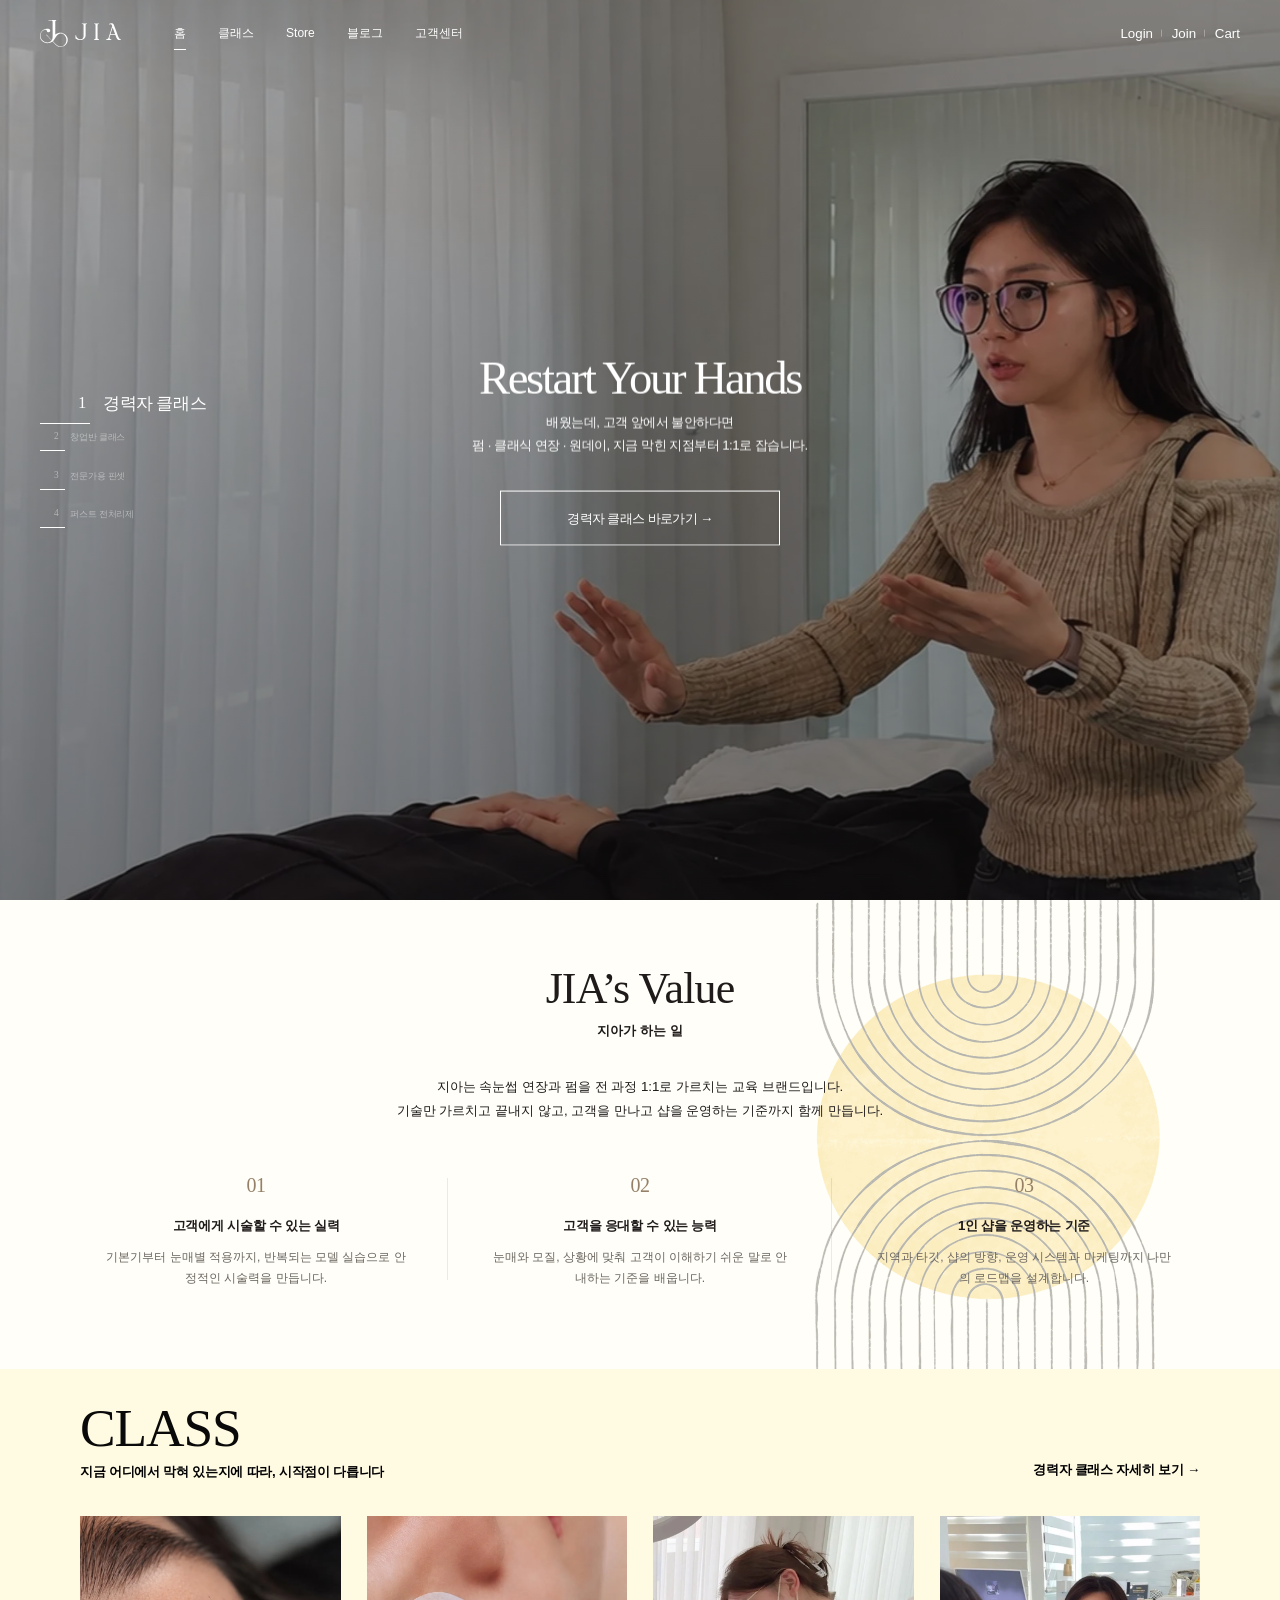
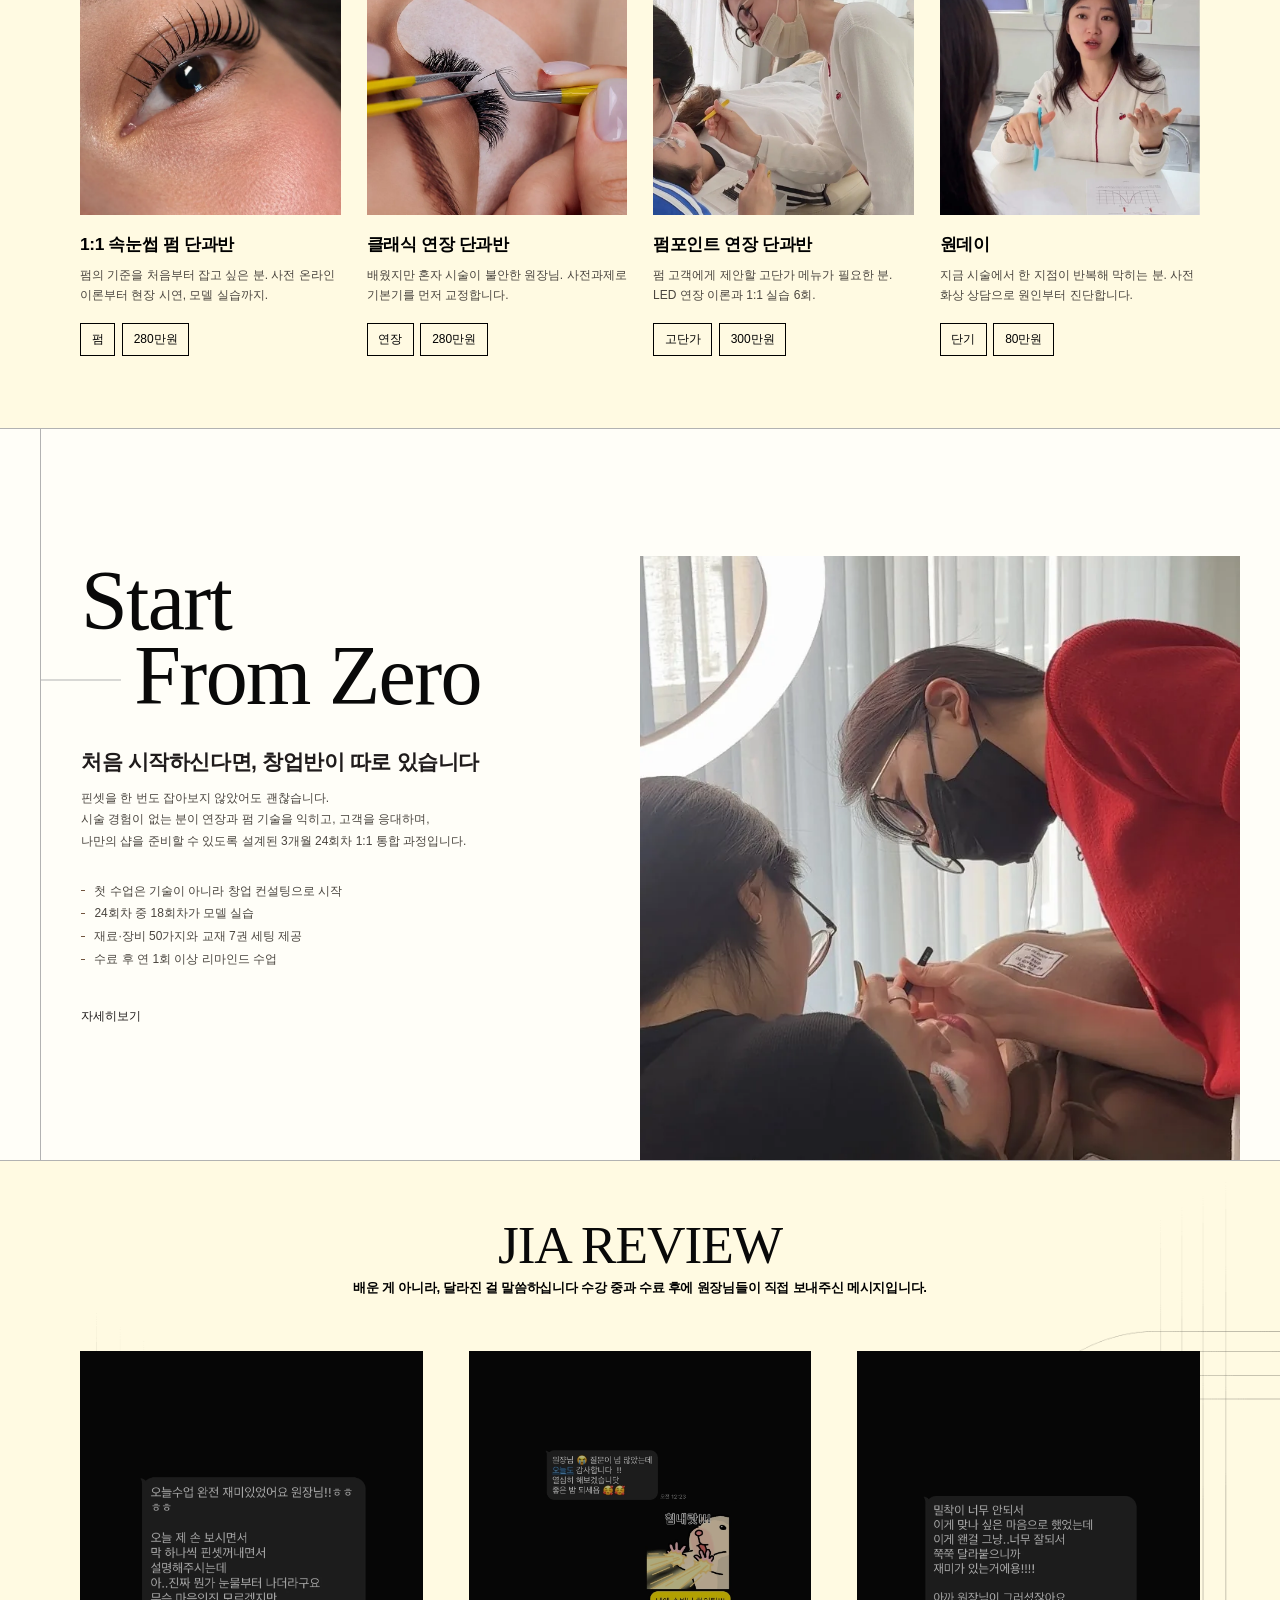
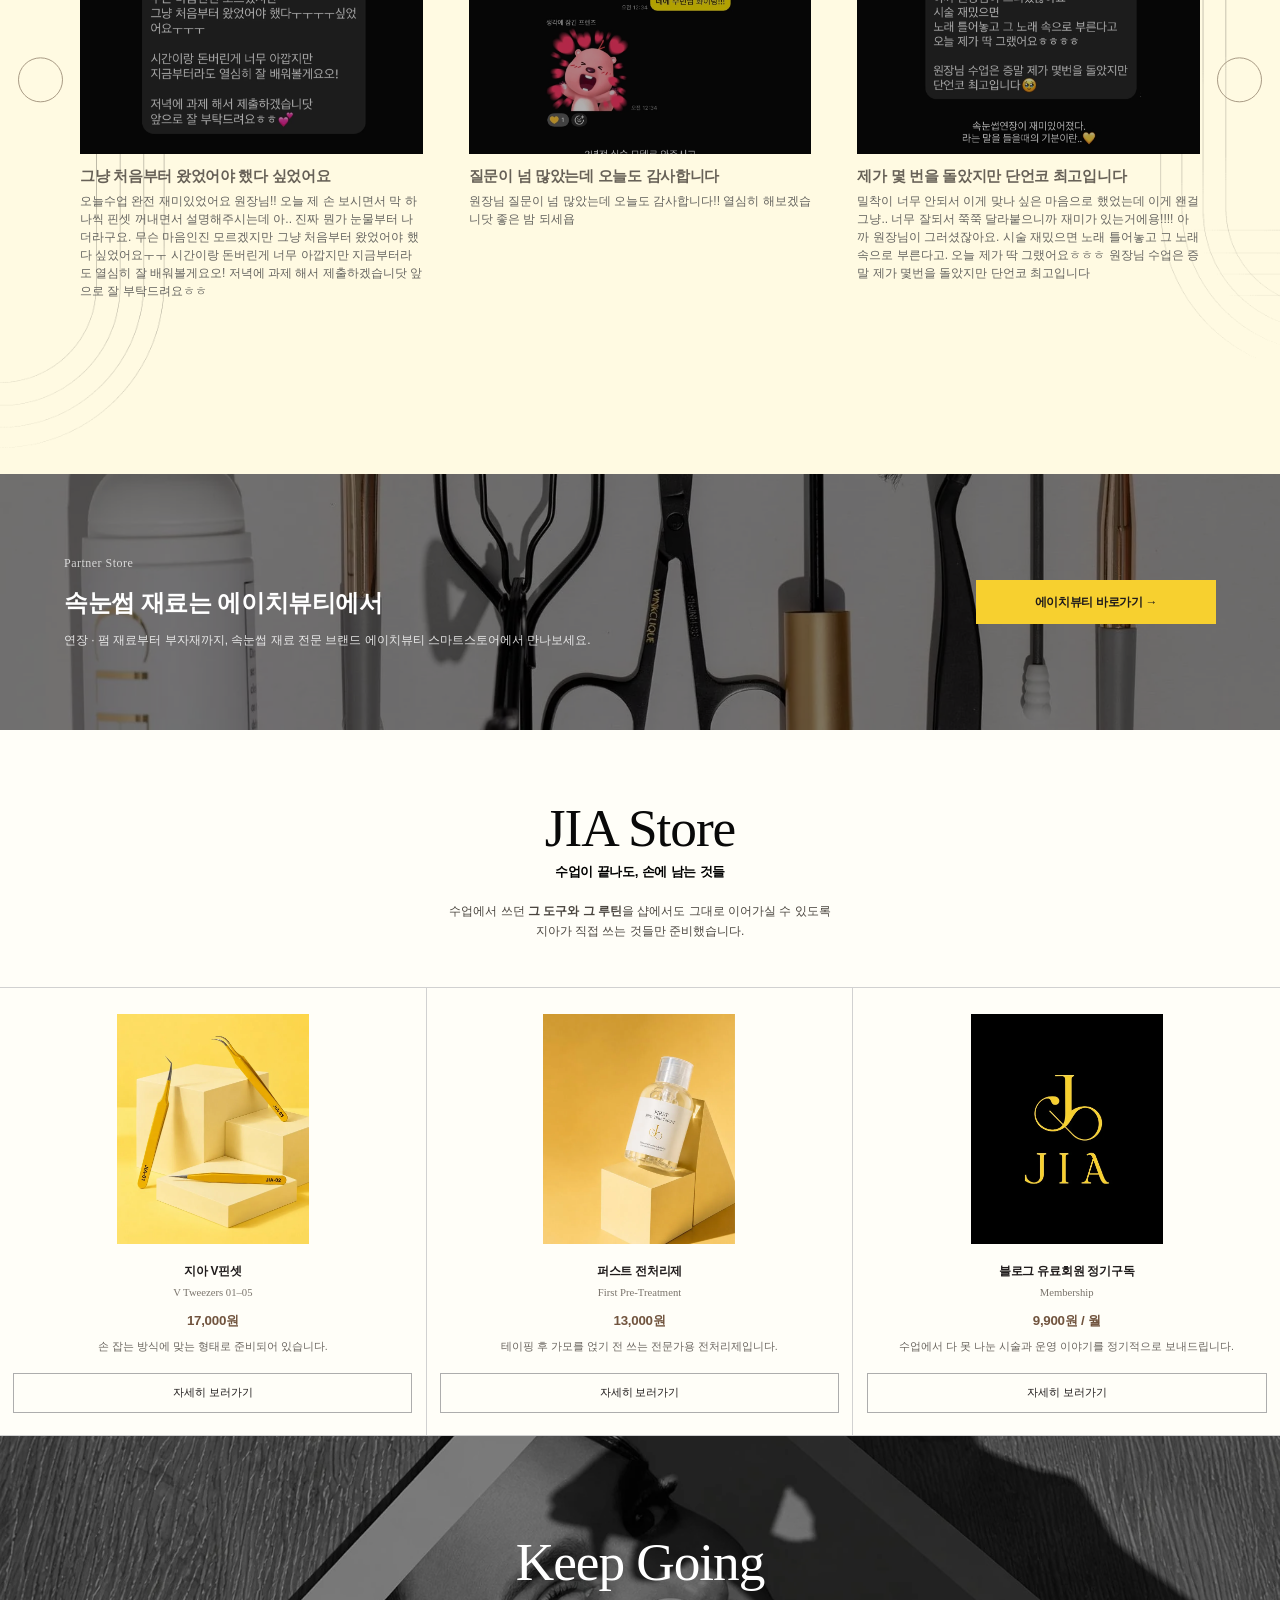
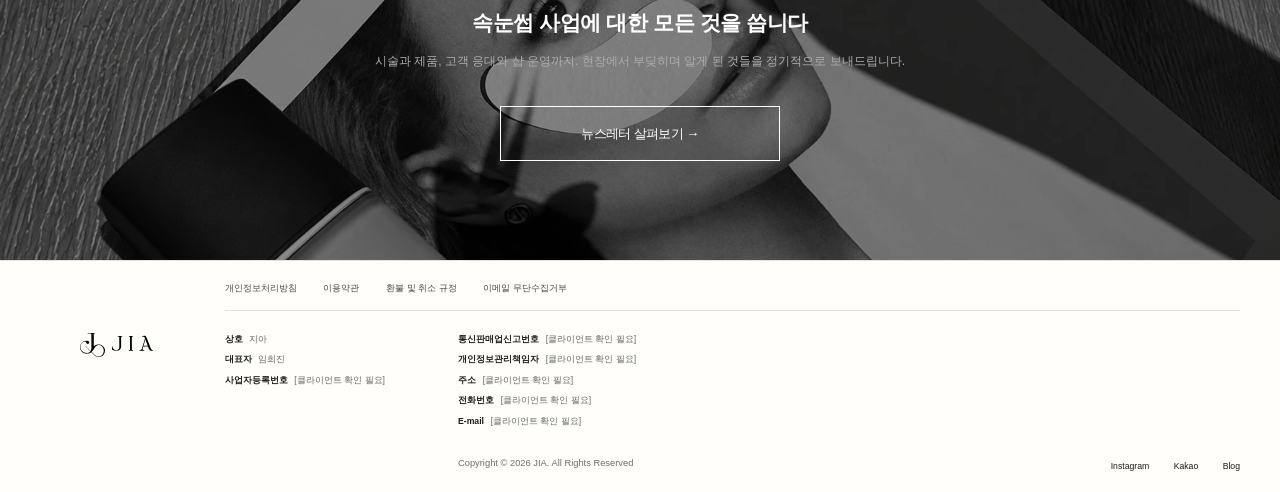
==== commit a5536c2a: "page_02 근거 문구 삭제, 강조색 검정, 모바일 Core 영상 위치 Co-Authored-By: Claude Opus 5 (1M context) <noreply@anthrop" ====
--- a/index.html
+++ b/index.html
@@ -9,7 +9,7 @@
 <link href="https://api.fontshare.com/v2/css?f[]=erode@400,500,600&display=swap" rel="stylesheet">
 <link href="assets/site-chrome.css?v=36d3d892" rel="stylesheet">
 <link href="assets/site-intro.css?v=e41cf9f4" rel="stylesheet">
-<link href="assets/site-sections.css?v=5d1fbe4d" rel="stylesheet">
+<link href="assets/site-sections.css?v=f9978357" rel="stylesheet">
 <script src="https://unpkg.com/lucide@latest"></script>
 <style>
 :root{
--- a/assets/site-sections.css
+++ b/assets/site-sections.css
@@ -90,6 +90,7 @@
 .linestory_section .answer-box{max-width:1000px;margin:4vw auto 0;padding:0 24px;text-align:center}
 .linestory_section .answer-box p{font-size:1.0416666667vw;line-height:1.8;color:var(--ul-ink);letter-spacing:-.02em}
 .linestory_section .answer-box strong{font-weight:700;color:var(--ul-brown)}
+.linestory_section .answer-box.ans-ink strong{color:#000}
 
 @media screen and (max-width:900px){
   .linestory_section{padding:16vw 0 18vw}
@@ -1342,6 +1343,13 @@
   .core-clinic .clinic .left{flex:none;width:100%}
   .core-clinic .clinic .right{display:block}
   .core-clinic .clinic .right .sig-ph{width:100%;height:auto;aspect-ratio:16/9}
+
+  /* 영상 박스를 본문과 STEP 사이에 배치 */
+  .core-video-mid-m .clinic{align-items:stretch;padding-top:13.3333333333vw;padding-bottom:13.3333333333vw}
+  .core-video-mid-m .clinic .left{display:contents}
+  .core-video-mid-m .clinic .left > *{order:1}
+  .core-video-mid-m .clinic .right{order:2;margin-top:8vw}
+  .core-video-mid-m .clinic .left > .step-points{order:3}
 }
 
 /* How It Works 카드 사진 */
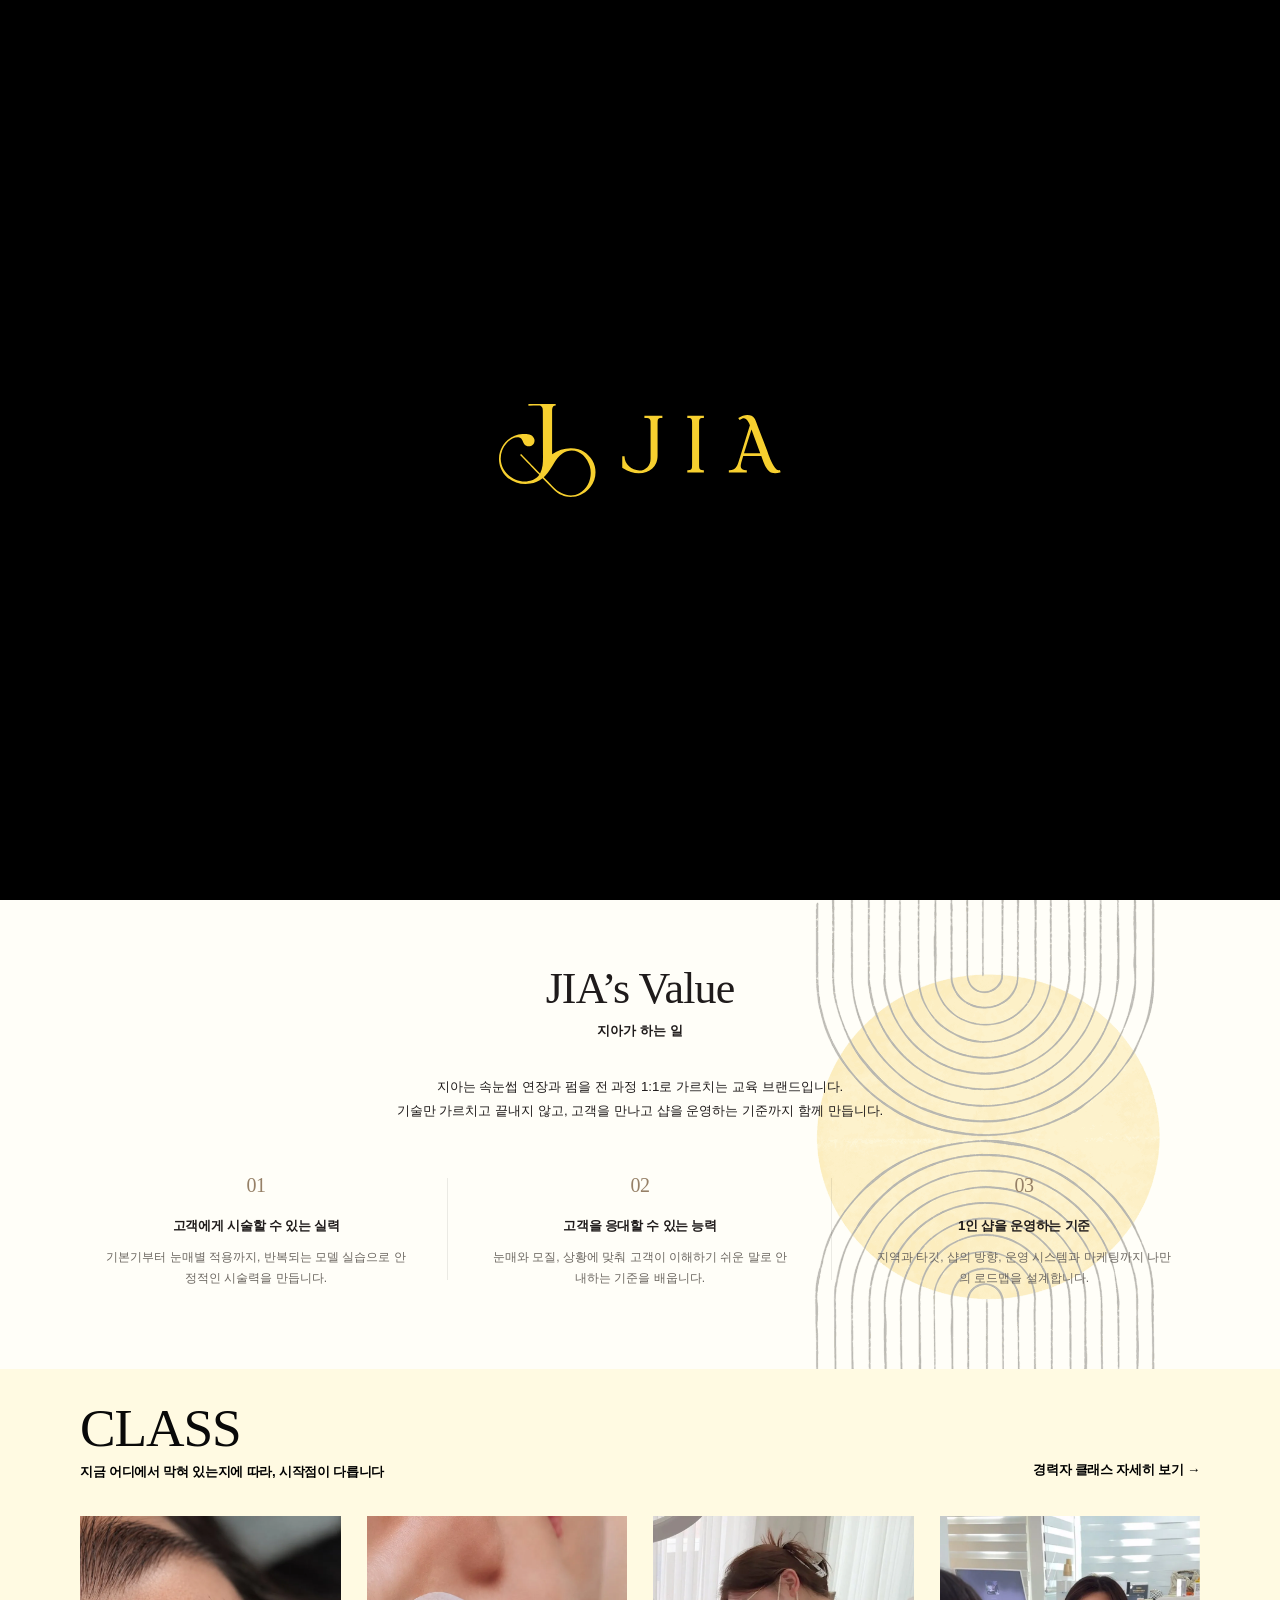
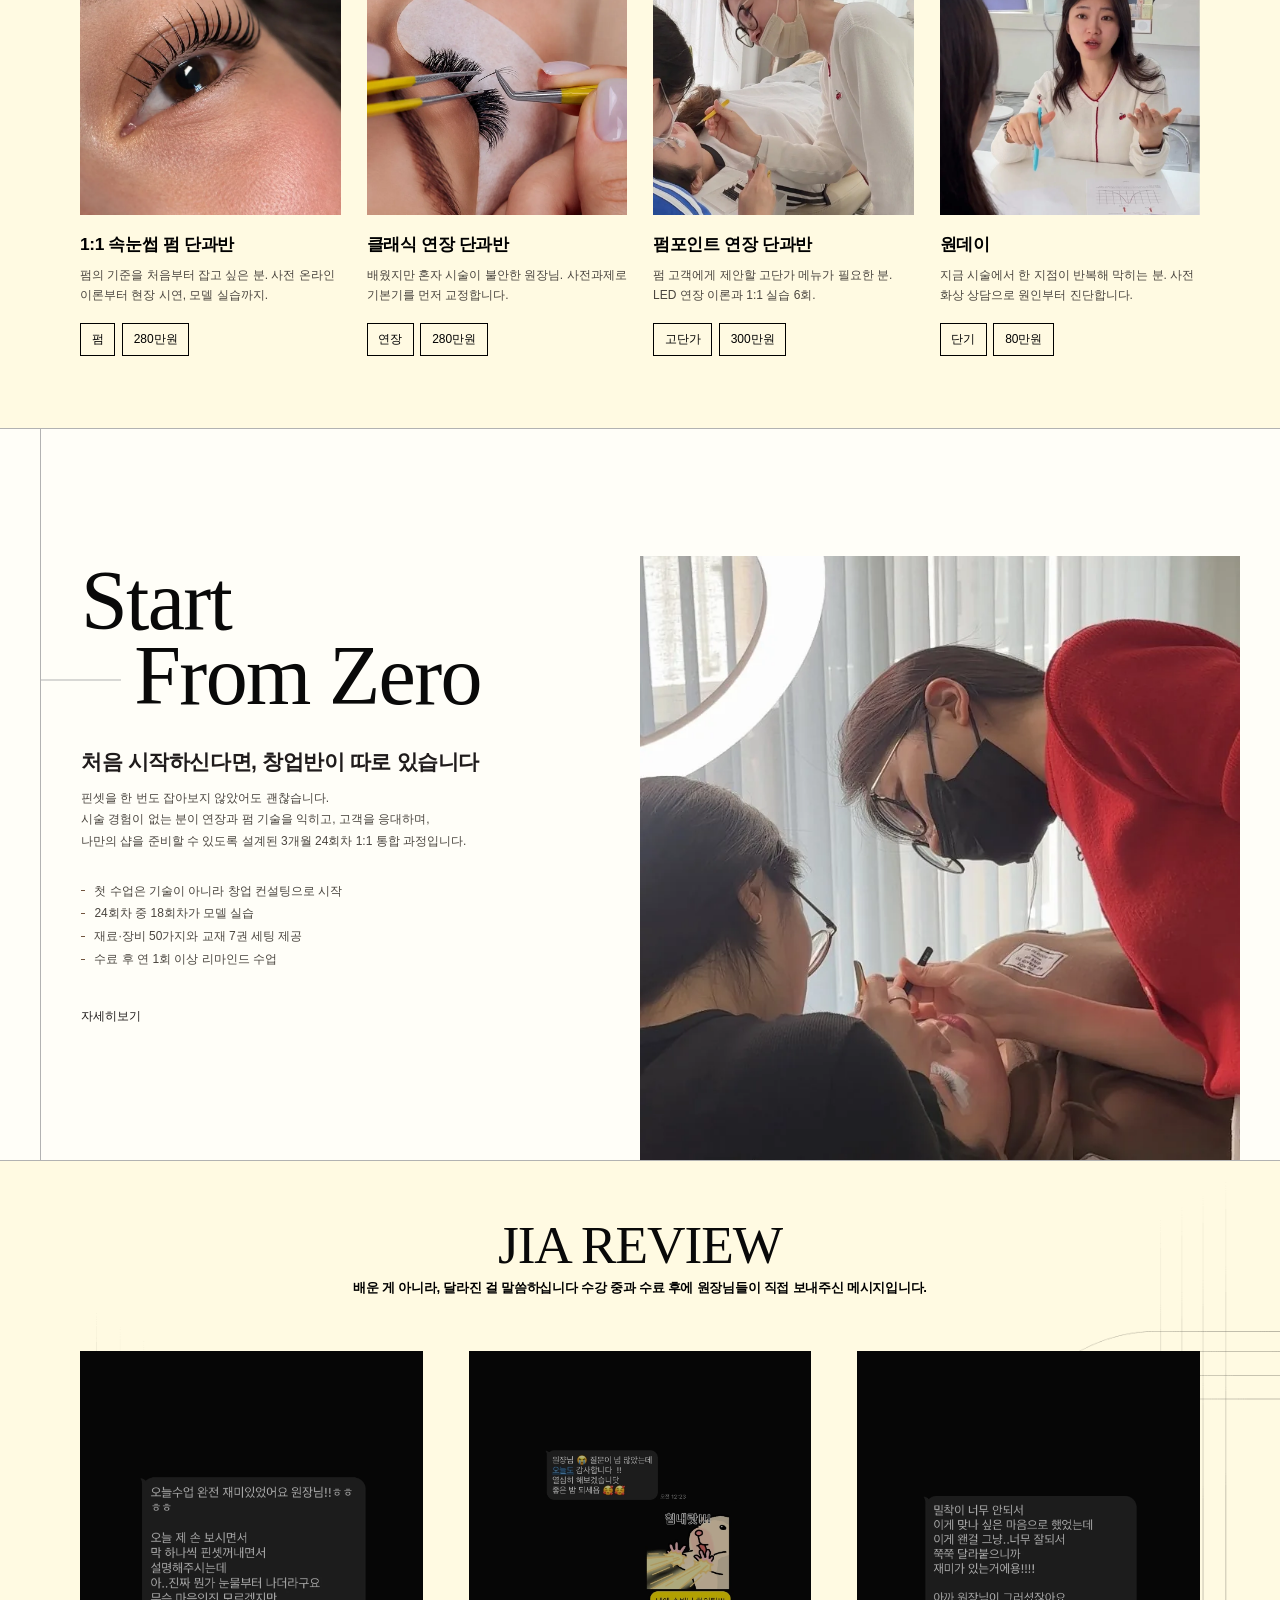
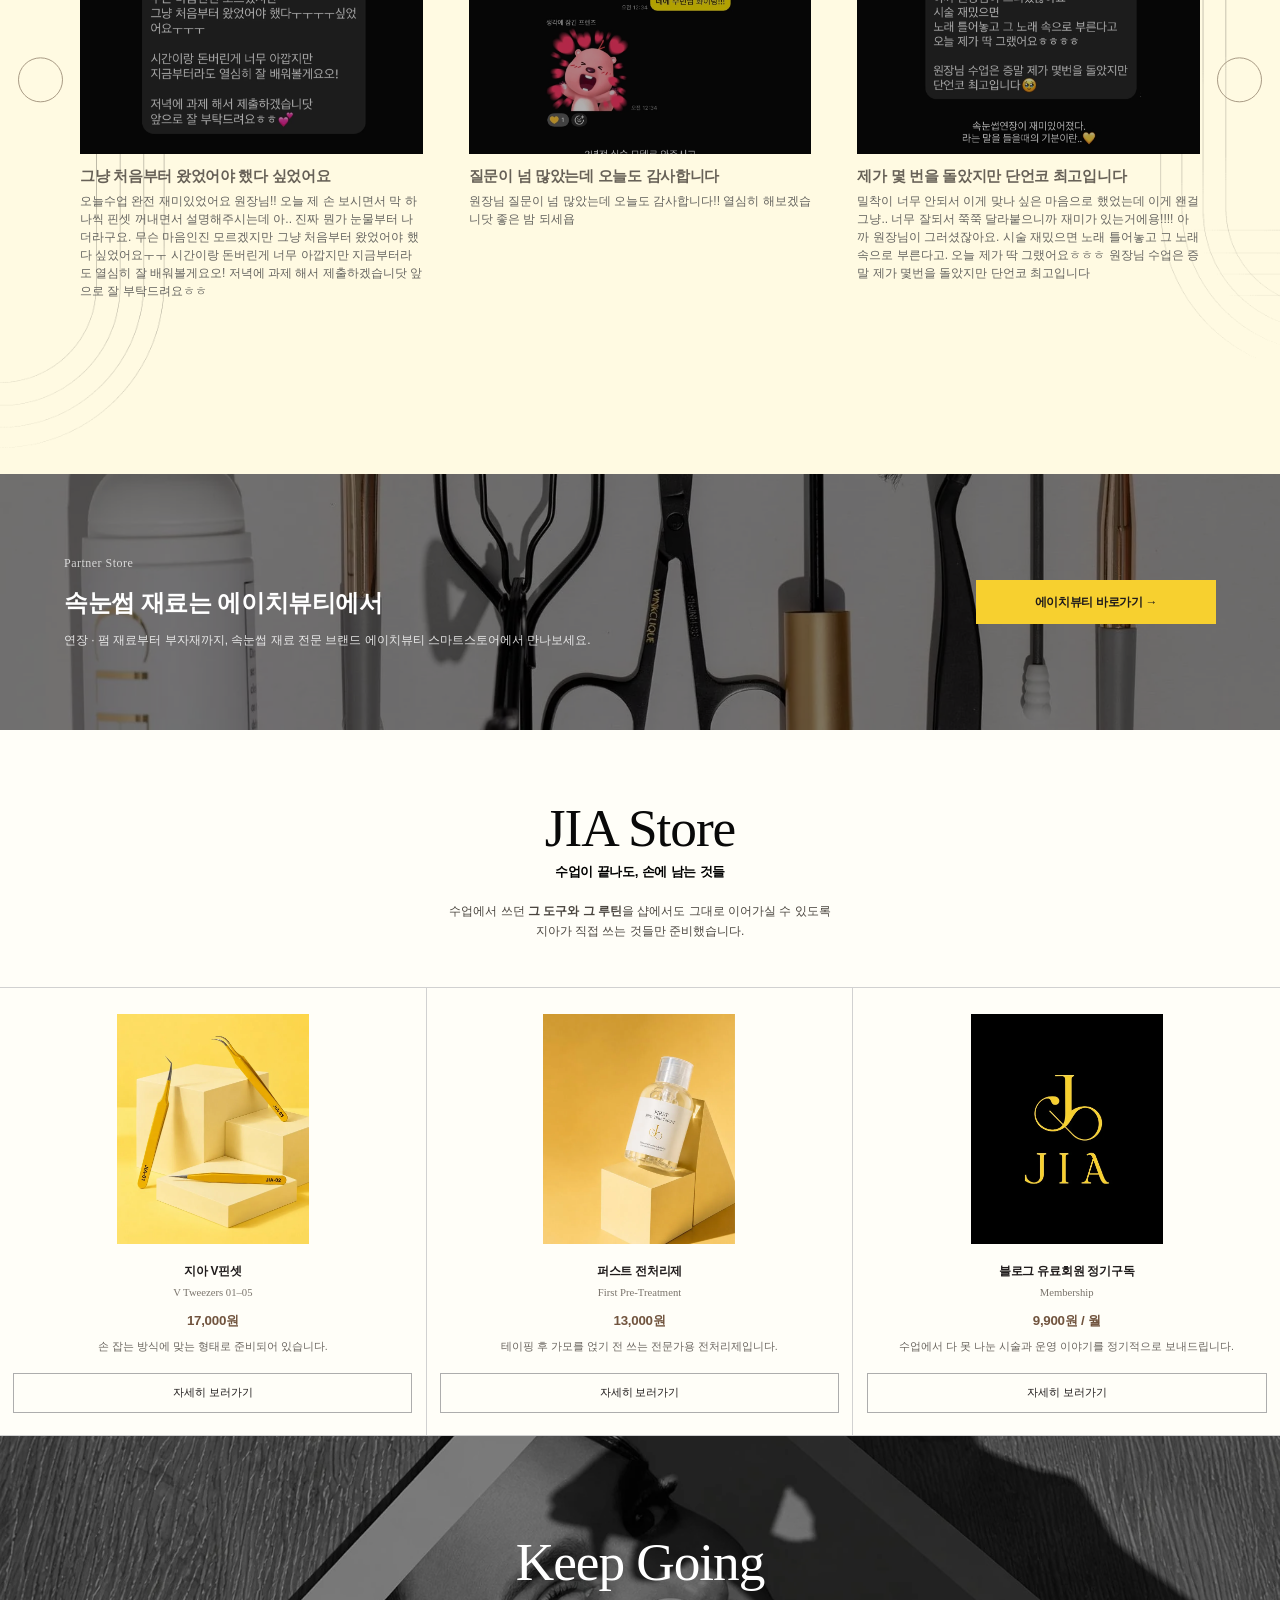
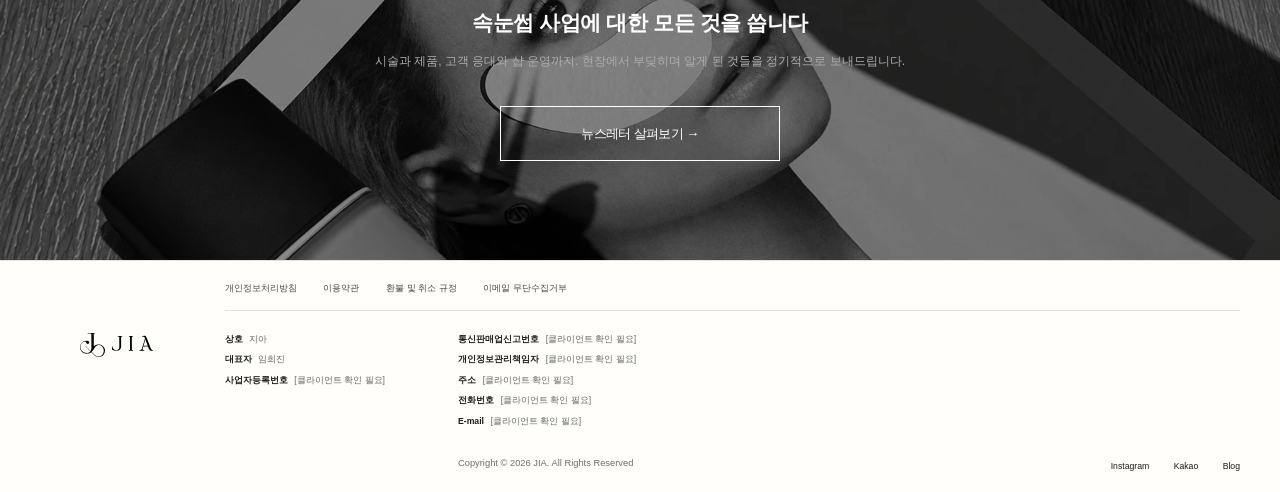
==== commit 848358f3: "page_02 모바일 Process 리스트형, CLASS 2x2 Co-Authored-By: Claude Opus 5 (1M context) <noreply@anthropic.co" ====
--- a/index.html
+++ b/index.html
@@ -9,7 +9,7 @@
 <link href="https://api.fontshare.com/v2/css?f[]=erode@400,500,600&display=swap" rel="stylesheet">
 <link href="assets/site-chrome.css?v=36d3d892" rel="stylesheet">
 <link href="assets/site-intro.css?v=e41cf9f4" rel="stylesheet">
-<link href="assets/site-sections.css?v=f9978357" rel="stylesheet">
+<link href="assets/site-sections.css?v=93606dee" rel="stylesheet">
 <script src="https://unpkg.com/lucide@latest"></script>
 <style>
 :root{
--- a/assets/site-sections.css
+++ b/assets/site-sections.css
@@ -1556,3 +1556,27 @@
   .course-grid .course-row{flex-direction:column;align-items:flex-start;gap:1.6vw}
   .course-grid .cr-value{text-align:left;font-size:3.4666666667vw}
 }
+
+/* ==========================================================================
+   모바일 Process of JIA 리스트형 (page_02) — 왼쪽 단계명·본문, 오른쪽 4:3 이미지
+   ========================================================================== */
+@media screen and (max-width:900px){
+  .proc-list-m .cont{row-gap:0;text-align:left}
+  .proc-list-m .cont .box{display:grid;grid-template-columns:1fr 36vw;column-gap:4.8vw;
+    grid-template-rows:1fr auto auto auto 1fr;
+    grid-template-areas:". img" "n img" "nm img" "d img" ". img";
+    padding:6.4vw 0;border-bottom:1px solid rgba(0,0,0,.08)}
+  .proc-list-m .cont .box:first-child{border-top:1px solid rgba(0,0,0,.08)}
+  .proc-list-m .cont .box:nth-child(n) .img{grid-area:img;width:100%;height:auto;aspect-ratio:4/3;margin:0;padding:0;border-radius:0;align-self:center}
+  .proc-list-m .cont .box .n{grid-area:n;margin-bottom:1.0666666667vw}
+  .proc-list-m .cont .box .nm{grid-area:nm;font-size:4.5333333333vw}
+  .proc-list-m .cont .box .d{grid-area:d;font-size:3.4666666667vw;margin-top:1.6vw;line-height:1.55}
+}
+
+/* 모바일 CLASS 2x2 — 자세히 보기 버튼을 카드 아래 줄에 맞춤 */
+@media screen and (max-width:900px){
+  .pm-grid-m .pm-slide:has(.more){display:flex;flex-direction:column}
+  .pm-grid-m .pm-slide:has(.more) .text{flex:1;display:flex;flex-direction:column}
+  .pm-grid-m .pm-slide .text .hash{margin-bottom:3.2vw}
+  .pm-grid-m .pm-slide .text .more{margin-top:auto;height:10.6666666667vw;min-height:0;font-size:3.4666666667vw}
+}
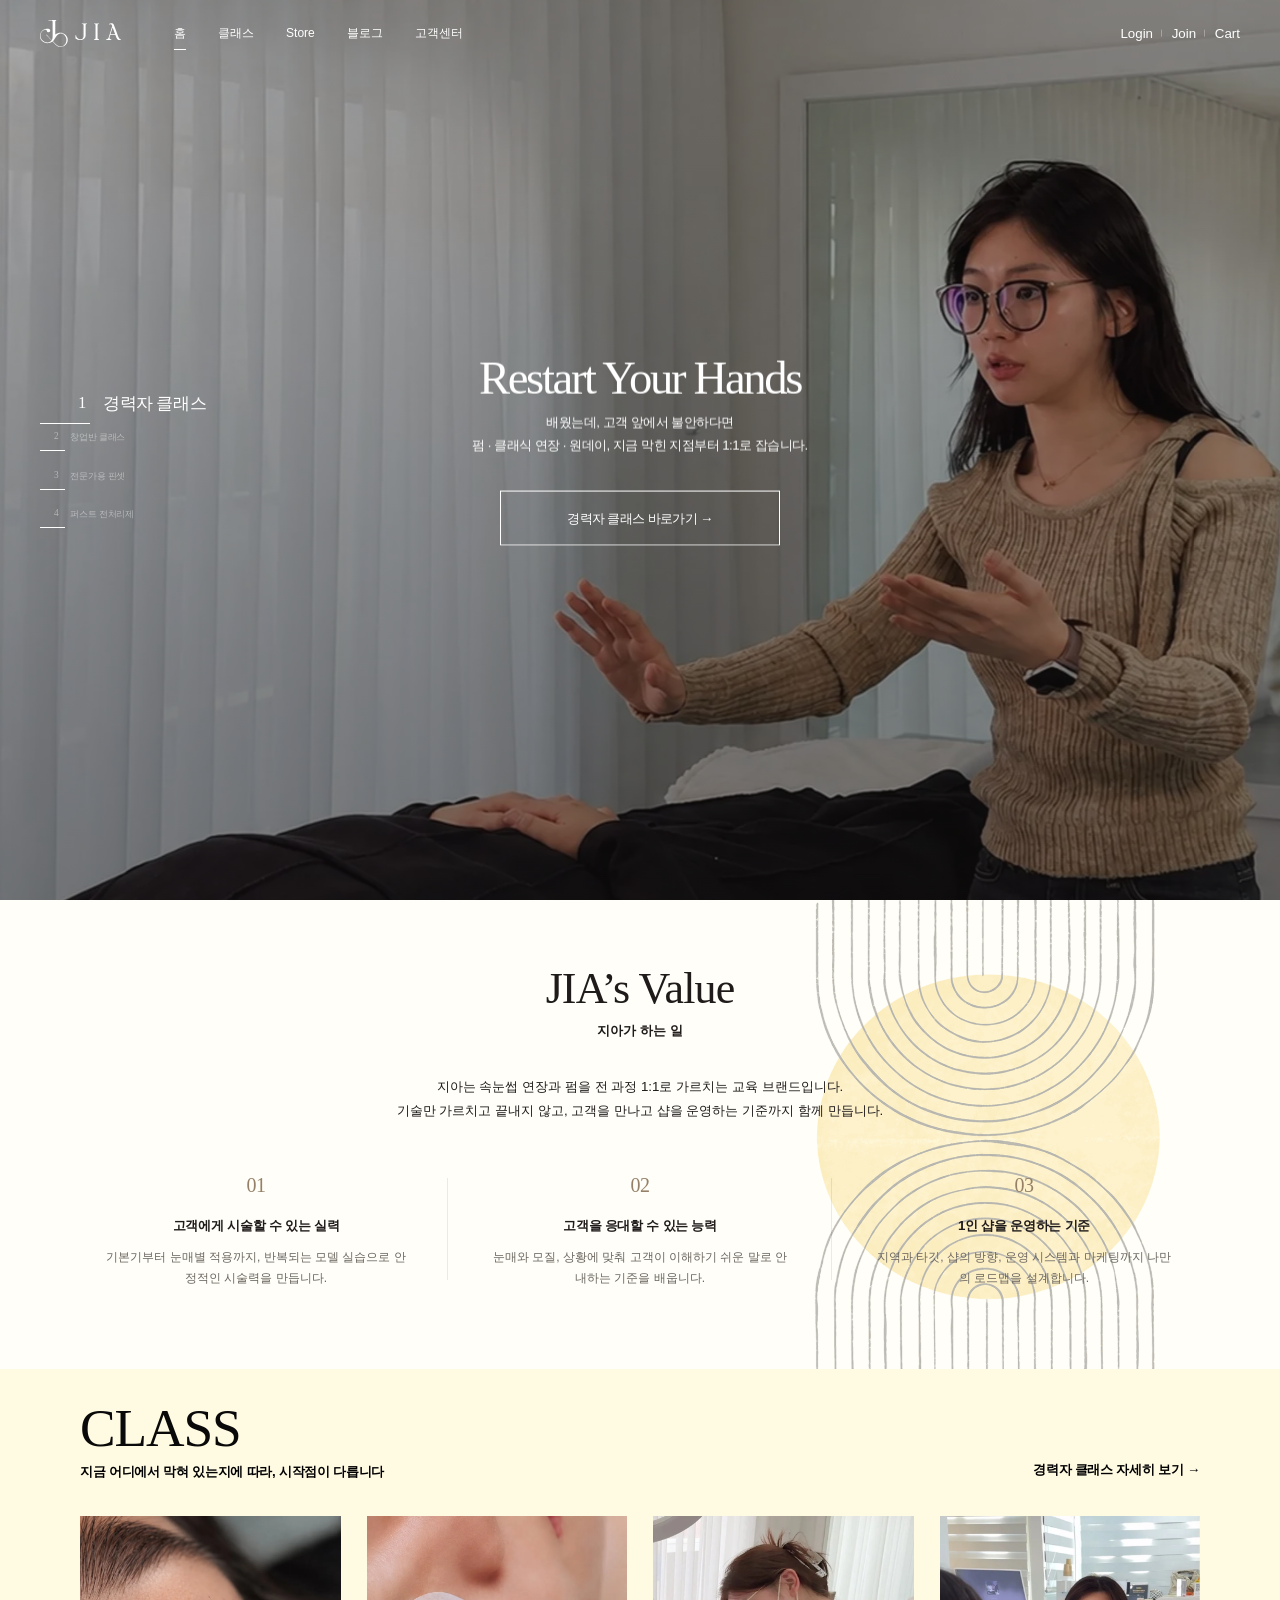
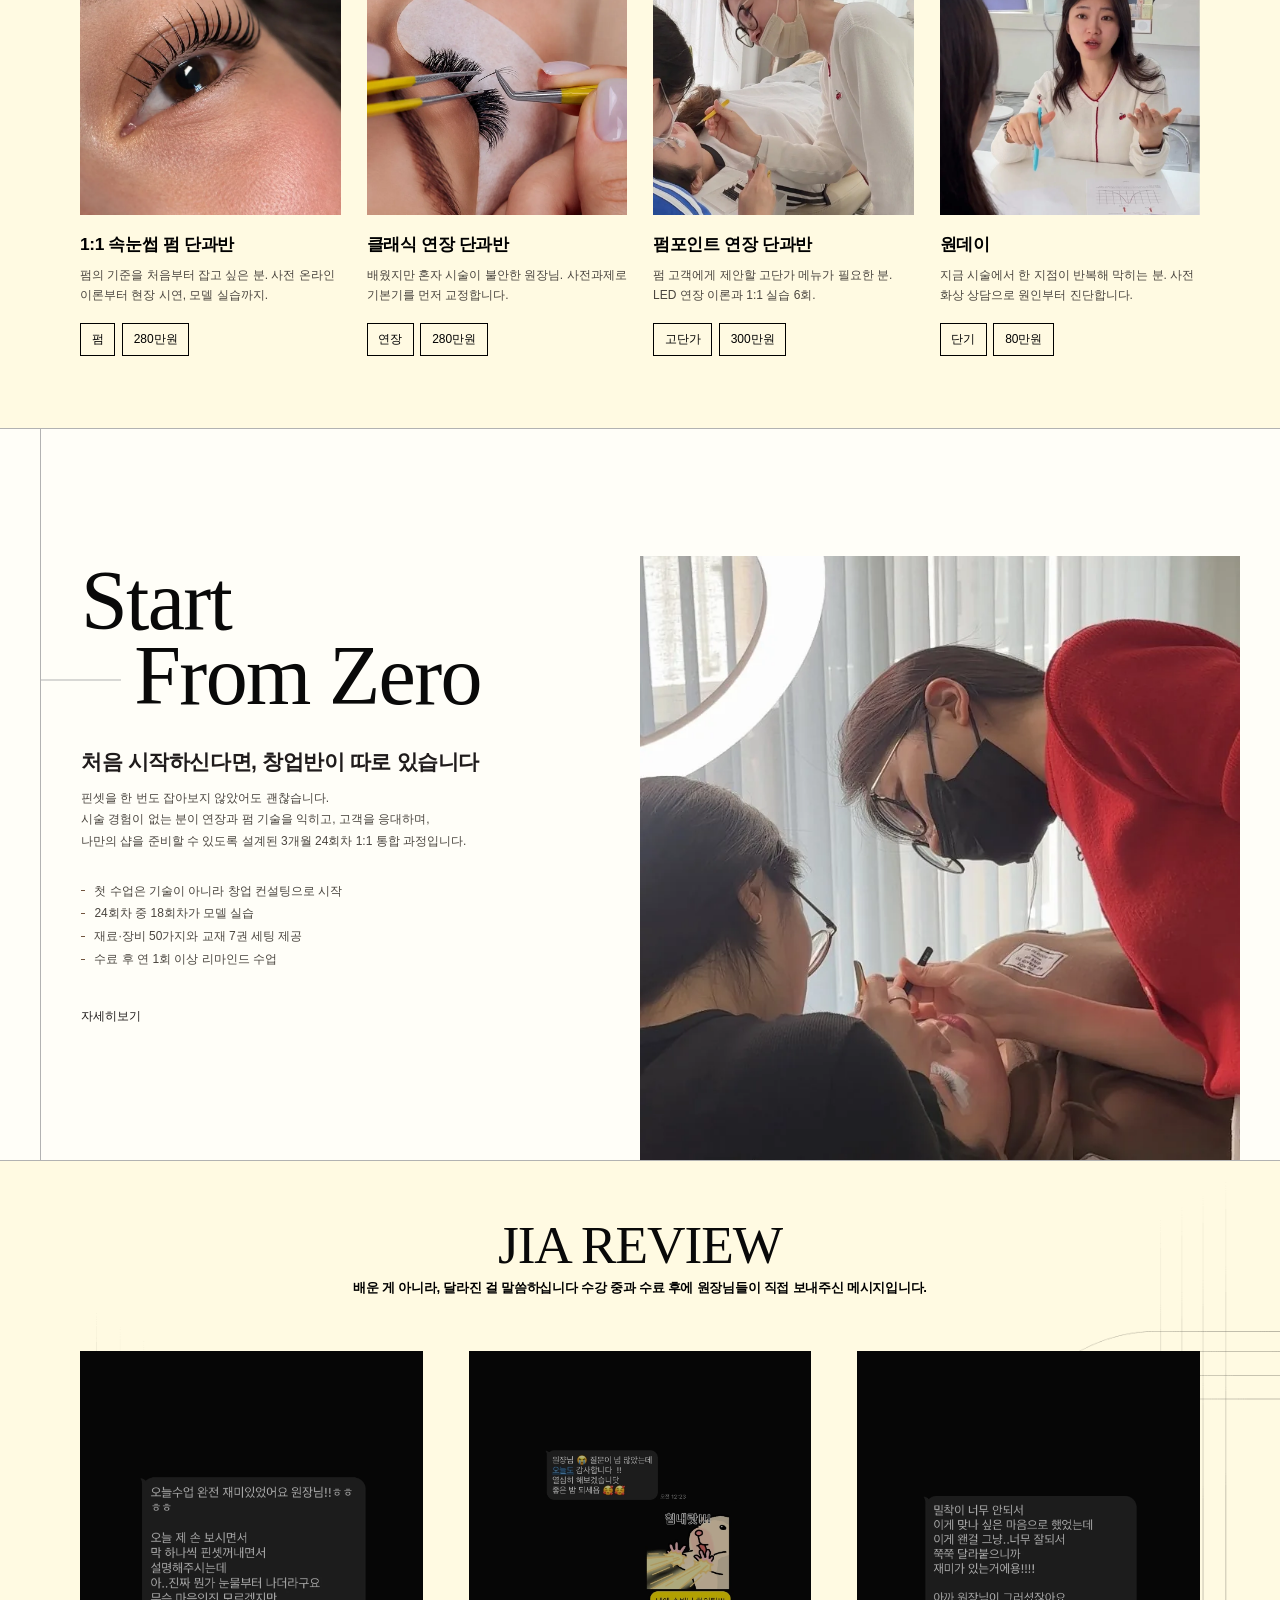
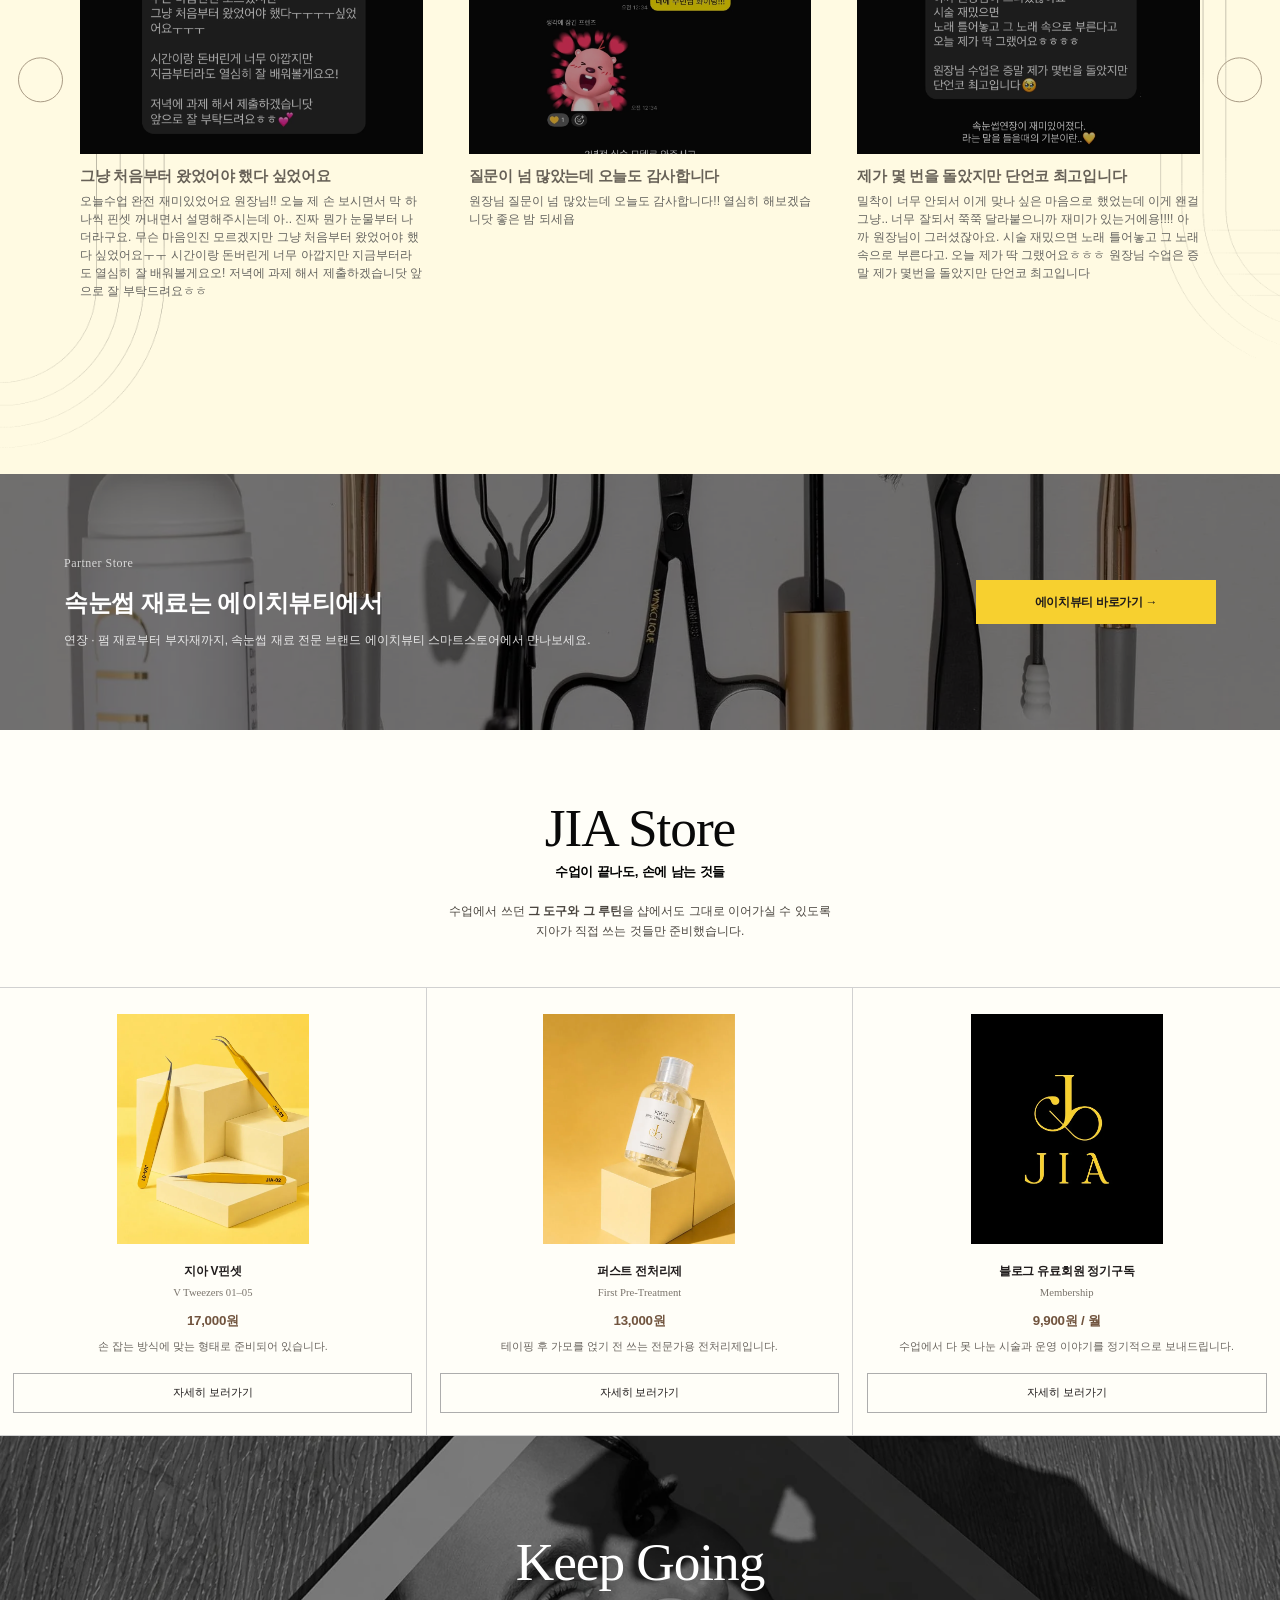
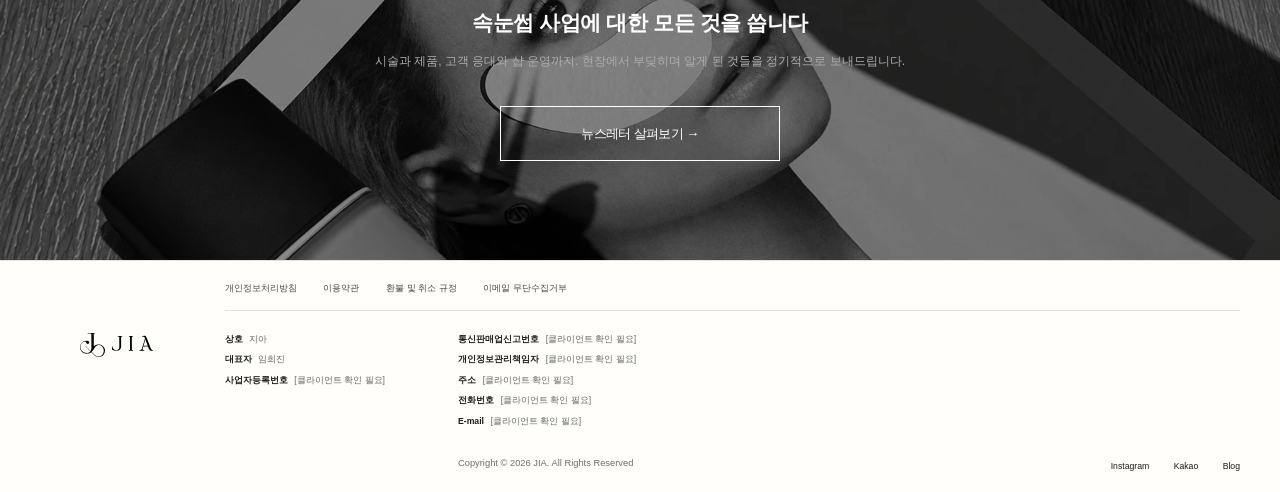
==== commit c70f6aa9: "모바일: 결제 모달 하단 고정·자동 스크롤, How It Works 이미지 위, 뉴스레터 2열 등 Co-Authored-By: Claude Opus 5 (1M context) <n" ====
--- a/index.html
+++ b/index.html
@@ -9,7 +9,7 @@
 <link href="https://api.fontshare.com/v2/css?f[]=erode@400,500,600&display=swap" rel="stylesheet">
 <link href="assets/site-chrome.css?v=36d3d892" rel="stylesheet">
 <link href="assets/site-intro.css?v=e41cf9f4" rel="stylesheet">
-<link href="assets/site-sections.css?v=93606dee" rel="stylesheet">
+<link href="assets/site-sections.css?v=76c6e9bf" rel="stylesheet">
 <script src="https://unpkg.com/lucide@latest"></script>
 <style>
 :root{
@@ -1148,7 +1148,7 @@
 })();
 </script>
 
-<script src="assets/site-sections.js?v=31909b30"></script>
+<script src="assets/site-sections.js?v=9822c3c0"></script>
 <script src="assets/site-chrome.js?v=b6500623"></script>
 </body>
 </html>
--- a/assets/site-sections.css
+++ b/assets/site-sections.css
@@ -818,14 +818,16 @@
   .letterlist_section .head p{font-size:3.7333333333vw}
   .letterlist_section .tabs{gap:2vw;margin-bottom:8vw}
   .letterlist_section .tabs button{padding:2.4vw 3.6vw;font-size:3.4666666667vw}
-  .letterlist_section .grid-3{grid-template-columns:1fr;gap:6.4vw}
-  .letterlist_section .post-body{padding:5.3vw 5.3vw 6vw}
-  .letterlist_section .post-body .tag{font-size:3.2vw;padding:1.2vw 3vw;margin-bottom:3.2vw}
-  .letterlist_section .post-body h3{font-size:4.5333333333vw;margin-bottom:2.4vw}
-  .letterlist_section .post-body p{font-size:3.7333333333vw;margin-bottom:4vw}
-  .letterlist_section .post-body time{font-size:3.4666666667vw}
-  .letterlist_section .post-foot{padding-top:3.2vw;gap:3vw}
-  .letterlist_section .post-foot .lock{font-size:3.2vw;gap:1.2vw}
+  /* 카드 한 줄에 2개 */
+  .letterlist_section .grid-3{grid-template-columns:repeat(2,minmax(0,1fr));gap:6.4vw 3.7333333333vw}
+  .letterlist_section .post-card .img-placeholder svg{width:24px;height:24px}
+  .letterlist_section .post-body{padding:3.2vw 3.2vw 3.7333333333vw}
+  .letterlist_section .post-body .tag{font-size:2.6666666667vw;padding:.8vw 1.8666666667vw;margin-bottom:2.1333333333vw}
+  .letterlist_section .post-body h3{font-size:3.7333333333vw;margin-bottom:1.6vw;line-height:1.45}
+  .letterlist_section .post-body p{font-size:3.2vw;margin-bottom:2.6666666667vw;line-height:1.55}
+  .letterlist_section .post-body time{font-size:2.9333333333vw}
+  .letterlist_section .post-foot{padding-top:2.1333333333vw;gap:1.6vw;flex-wrap:wrap}
+  .letterlist_section .post-foot .lock{font-size:2.9333333333vw;gap:1.0666666667vw}
   .letterlist_section .micro{font-size:3.2vw;margin-top:6vw}
 }
 
@@ -1296,6 +1298,21 @@
   .pay-detail{padding:24px 22px 28px;overflow:visible}
   .pay-total .v{font-size:19px}
   .pay-btn{height:48px;font-size:14px}
+
+  /* 결제 금액·결제하기를 모달 하단에 고정 (선택 목록 → 상세 → 하단 바 순서) */
+  .pay-split{display:flex;flex-direction:column}
+  .pay-side{display:contents}
+  .pay-side > h3,.pay-side > .pay-lead,.pay-side > .pay-list{order:1;margin-left:22px;margin-right:22px}
+  .pay-side > h3{margin-top:28px}
+  .pay-side > .pay-list{margin-bottom:26px}
+  .pay-detail{order:2;border-top:1px solid #E2DDD5}
+  .pay-foot{order:3;position:sticky;bottom:0;z-index:5;background:var(--ul-cream);border-top:1px solid #E2DDD5;
+    padding:12px 22px 14px;display:flex;align-items:center;gap:14px}
+  .pay-foot .pay-total{flex-direction:column;align-items:flex-start;gap:2px;margin:0;flex-shrink:0}
+  .pay-foot .pay-total .k{font-size:12px}
+  .pay-foot .pay-total .v{font-size:17px;text-align:left}
+  .pay-foot .pay-total .v:not(:empty){text-align:left}
+  .pay-foot .pay-btn{flex:1;margin-top:0}
 }
 
 /* ==========================================================================
@@ -1580,3 +1597,11 @@
   .pm-grid-m .pm-slide .text .hash{margin-bottom:3.2vw}
   .pm-grid-m .pm-slide .text .more{margin-top:auto;height:10.6666666667vw;min-height:0;font-size:3.4666666667vw}
 }
+
+/* 모바일 (page_02) — Solution 목록 하단 가로선 제거, How It Works 이미지를 카드명 위로 */
+@media screen and (max-width:900px){
+  .ls-nobottom-m .titleContList{border-bottom:none}
+  .hiw-img-top-m .cont .box{display:flex;flex-direction:column}
+  .hiw-img-top-m .cont .box .pm-img{order:-1;margin-bottom:3.2vw}
+  .hiw-img-top-m .cont .box span{margin-bottom:0}
+}
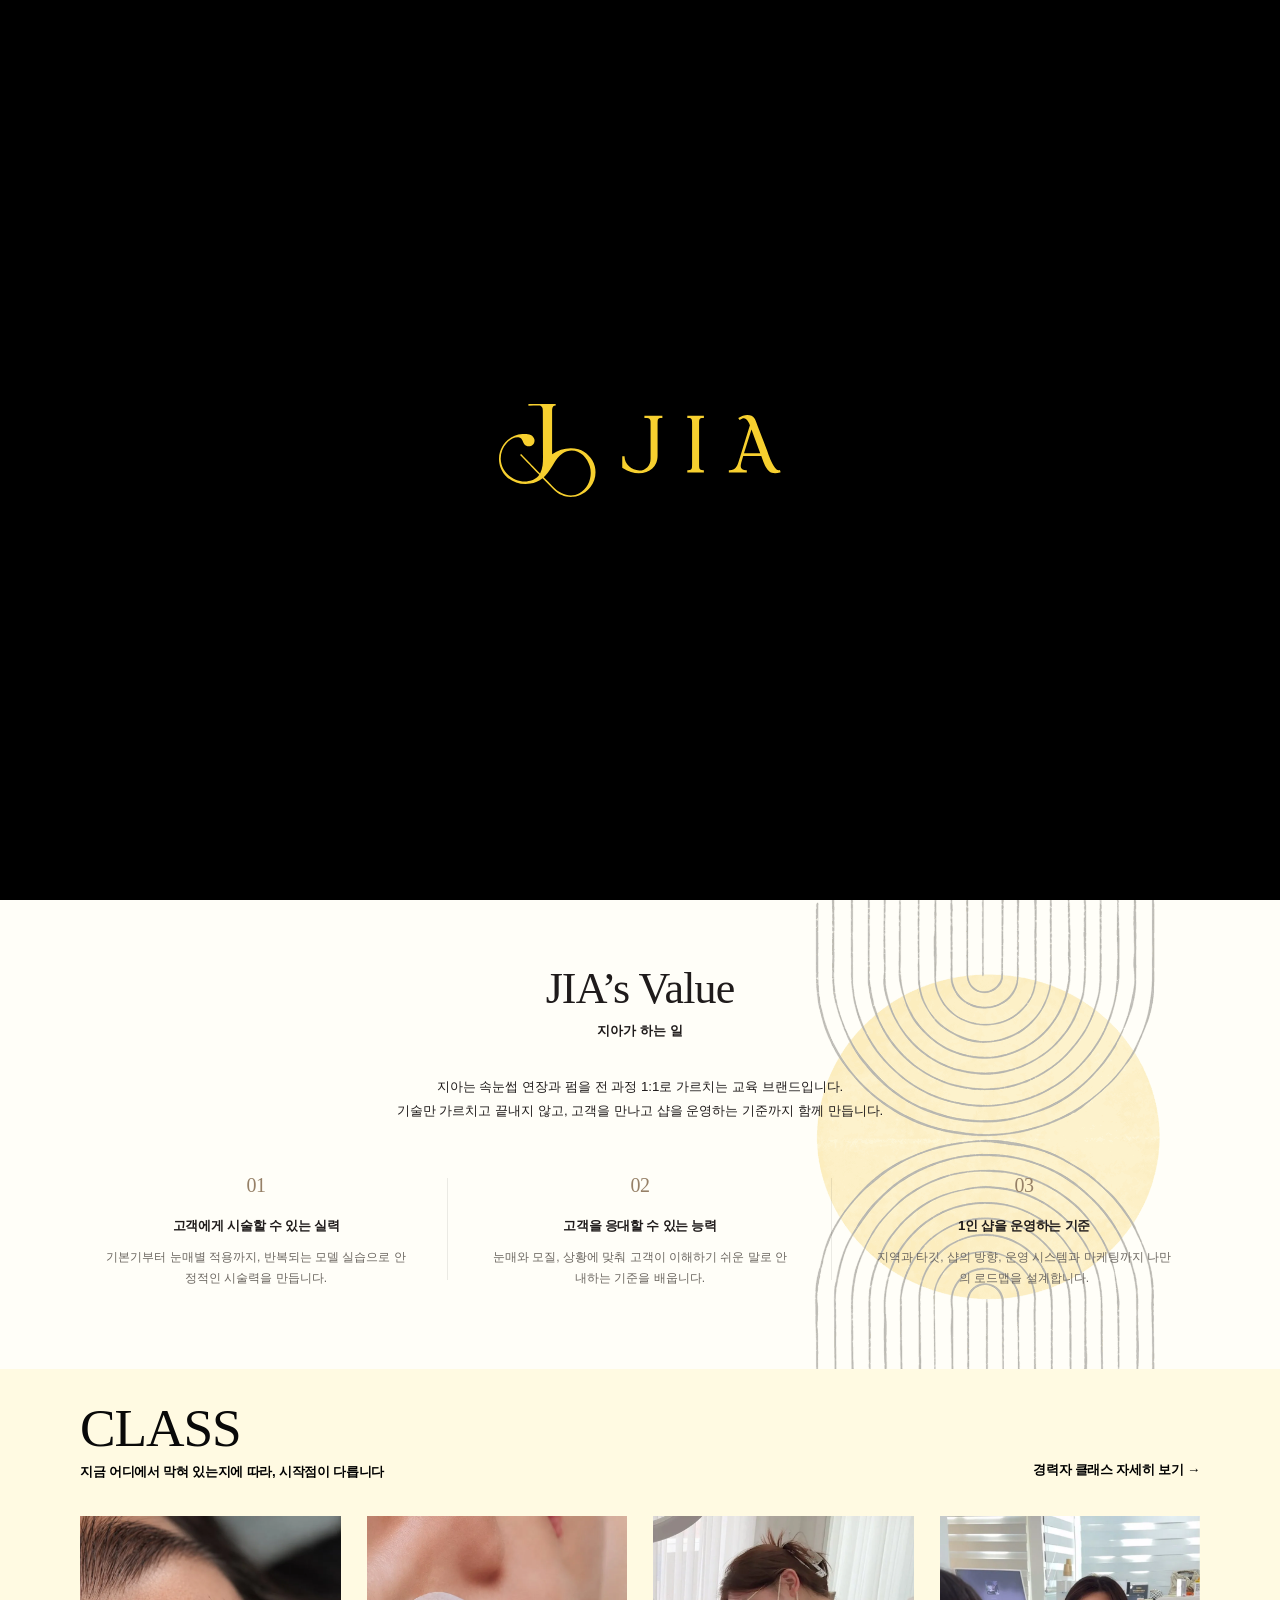
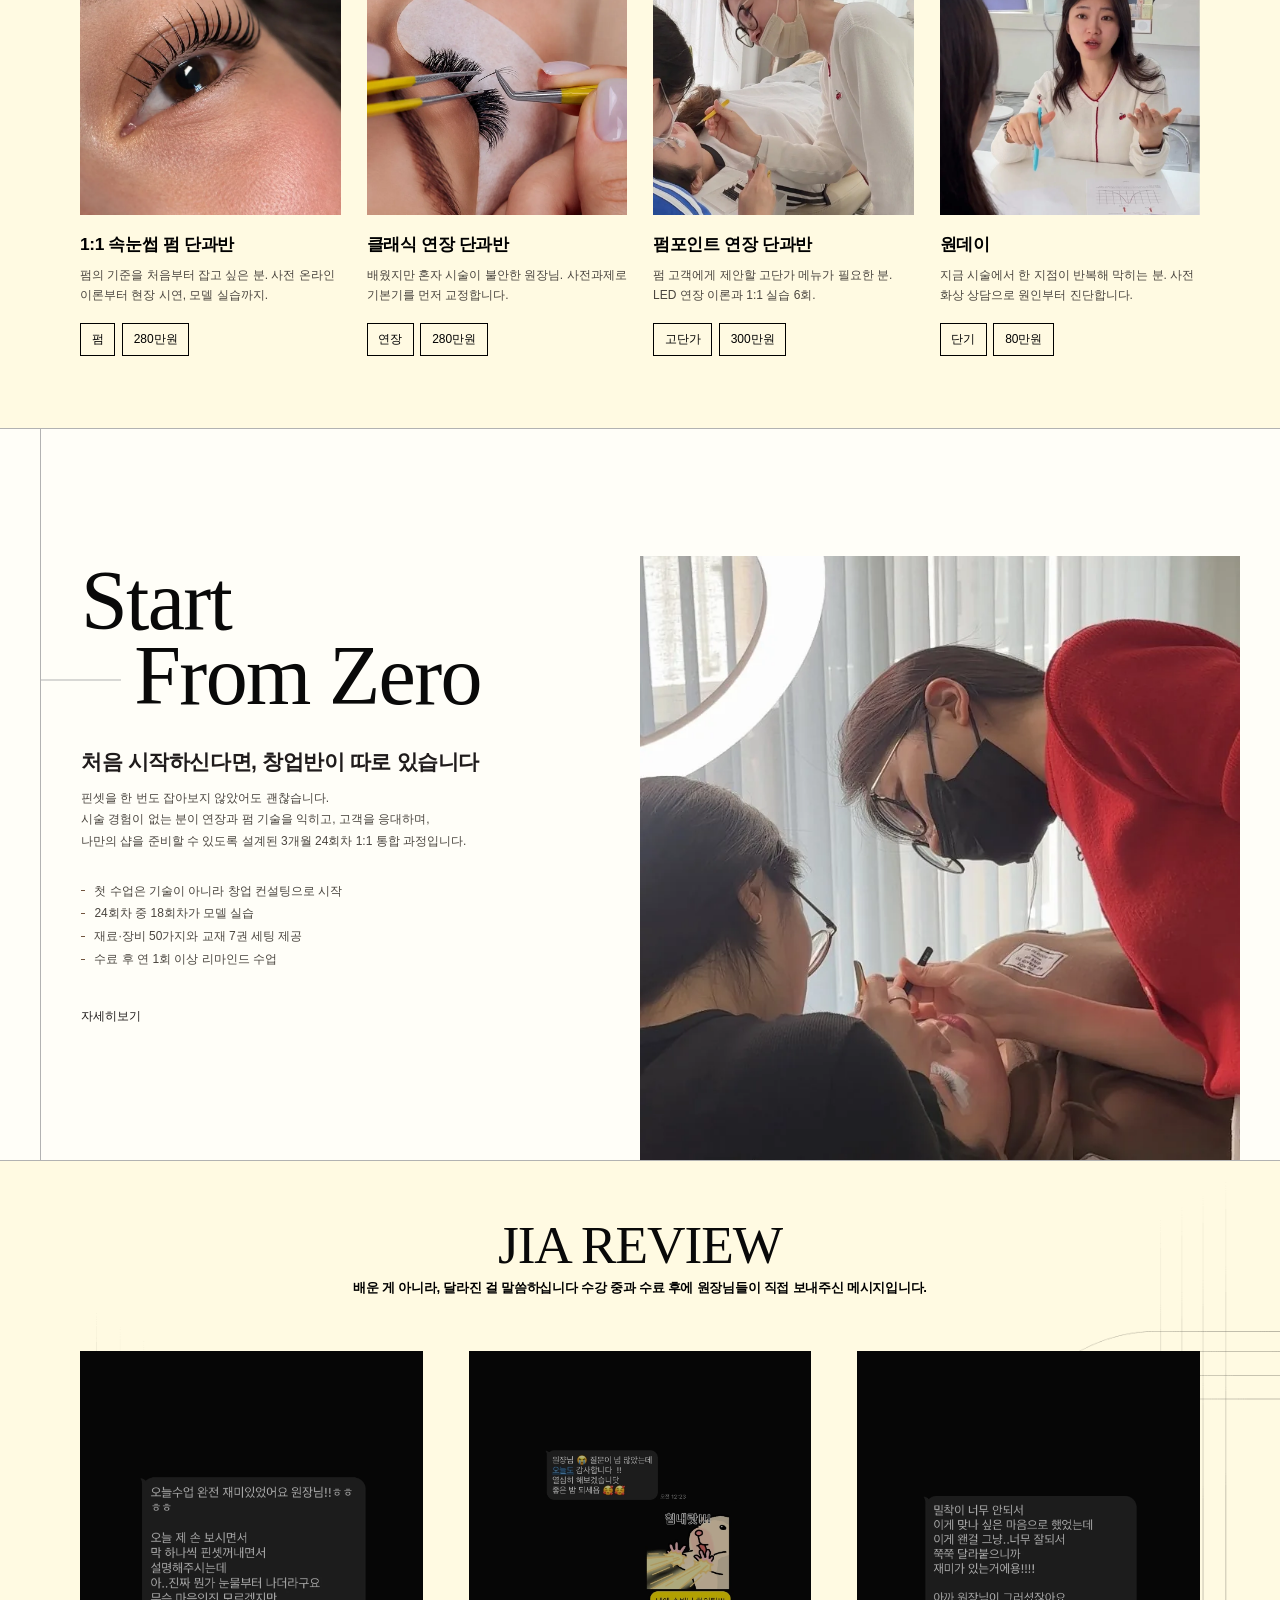
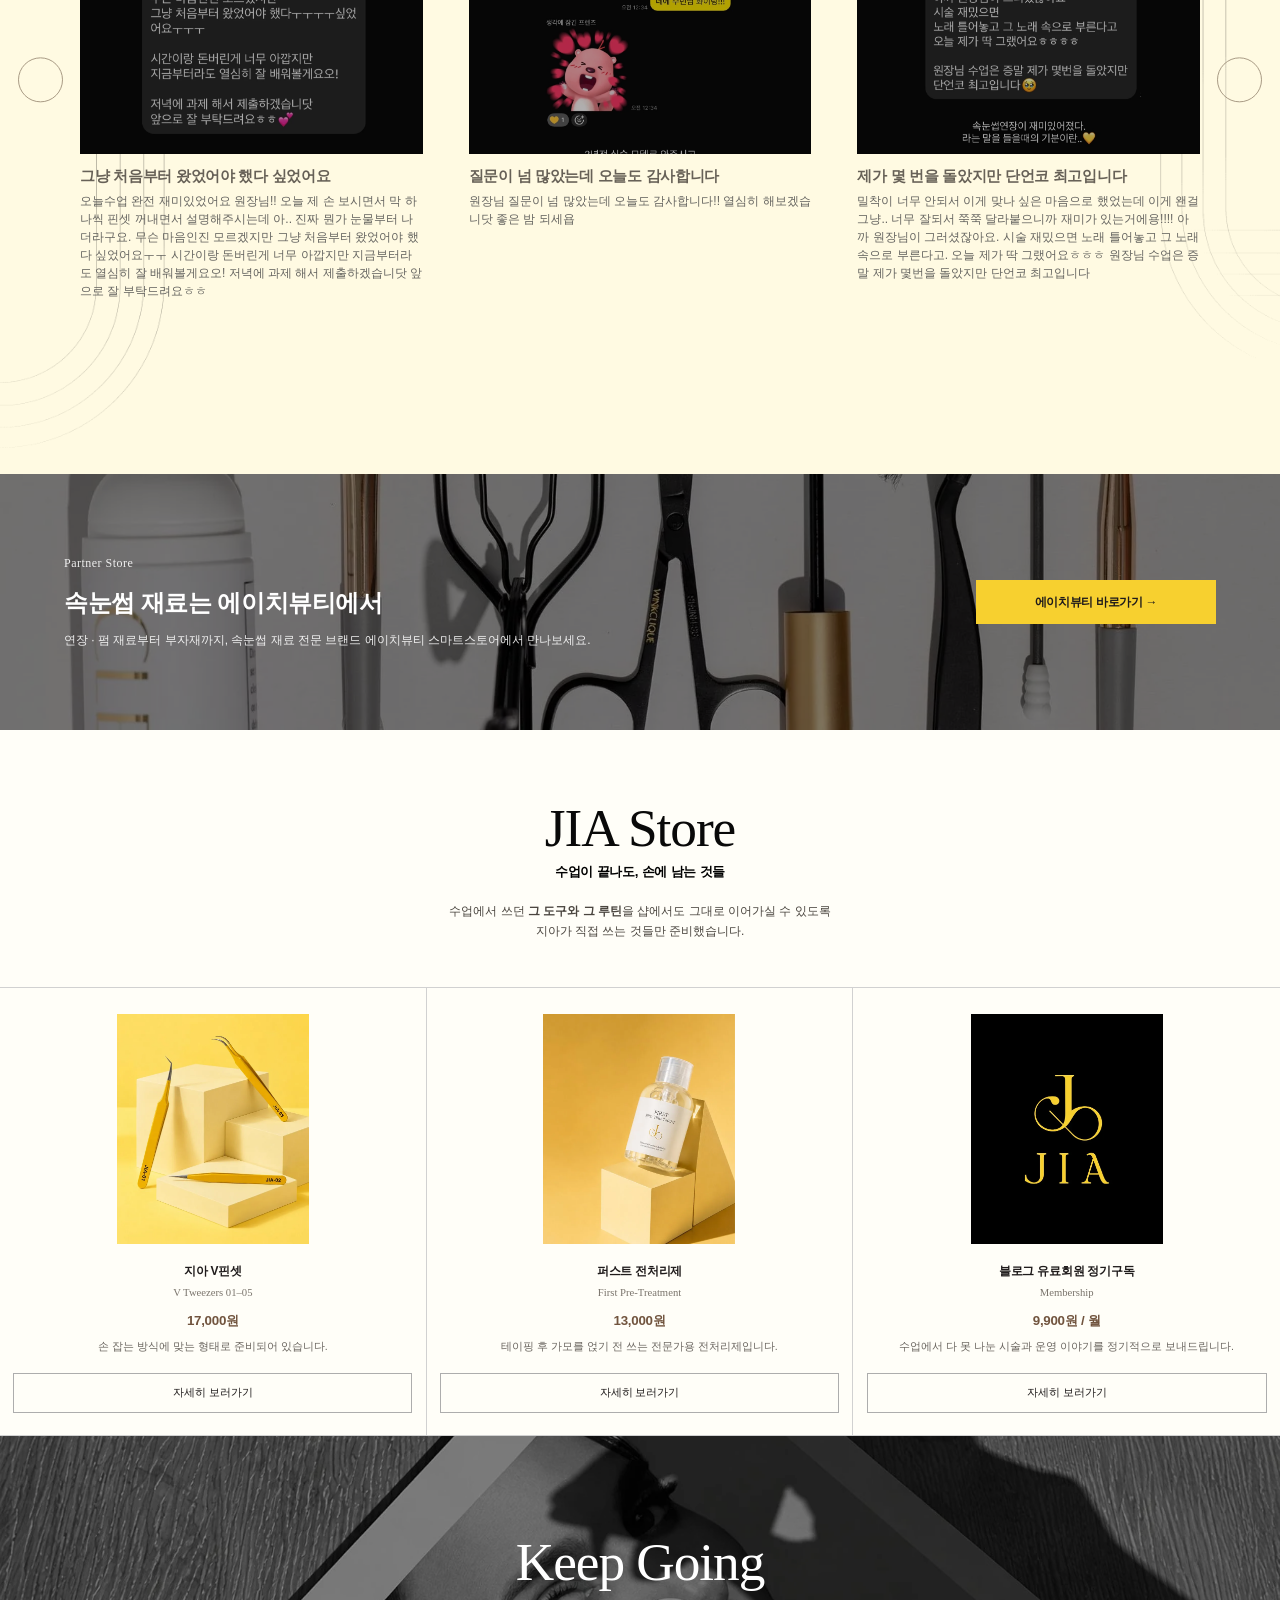
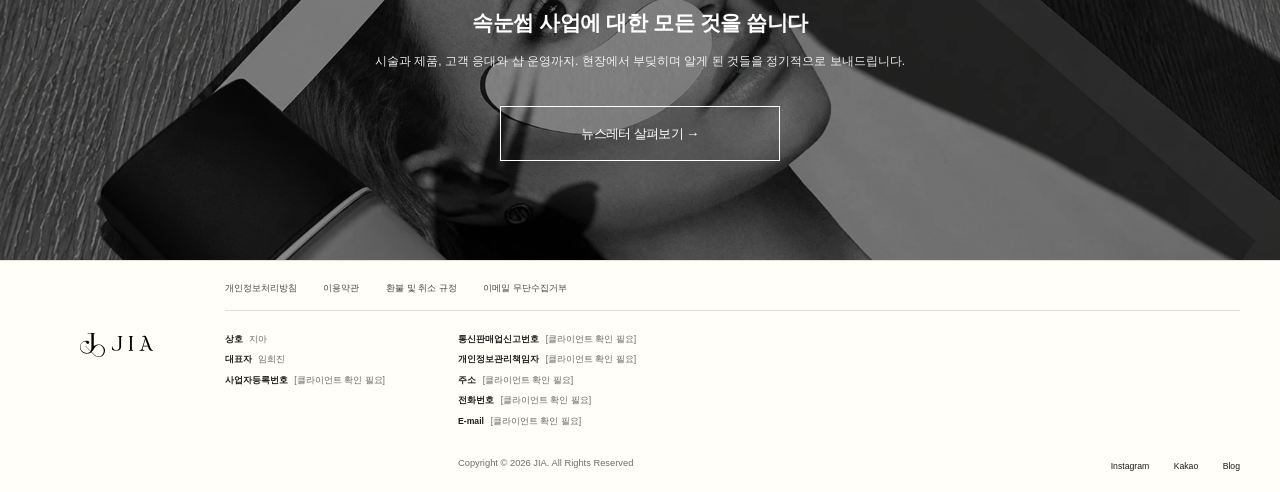
==== commit 3642be7d: "배경 사진 섹션 보조 문구 가독성 개선 Co-Authored-By: Claude Opus 5 (1M context) <noreply@anthropic.com> Claude-Sess" ====
--- a/index.html
+++ b/index.html
@@ -9,7 +9,7 @@
 <link href="https://api.fontshare.com/v2/css?f[]=erode@400,500,600&display=swap" rel="stylesheet">
 <link href="assets/site-chrome.css?v=36d3d892" rel="stylesheet">
 <link href="assets/site-intro.css?v=e41cf9f4" rel="stylesheet">
-<link href="assets/site-sections.css?v=76c6e9bf" rel="stylesheet">
+<link href="assets/site-sections.css?v=bd7f1566" rel="stylesheet">
 <script src="https://unpkg.com/lucide@latest"></script>
 <style>
 :root{
--- a/assets/site-sections.css
+++ b/assets/site-sections.css
@@ -1605,3 +1605,8 @@
   .hiw-img-top-m .cont .box .pm-img{order:-1;margin-bottom:3.2vw}
   .hiw-img-top-m .cont .box span{margin-bottom:0}
 }
+
+/* 배경 사진 + 오버레이 섹션 — 회색 보조 문구를 흰색에 가깝게 (가독성) */
+.subhero_section .label,.subhero_section .lead,.subhero_section .stats .k,
+.letter_section span,
+.partner_cta .label,.partner_cta p{color:rgba(255,255,255,.9)}
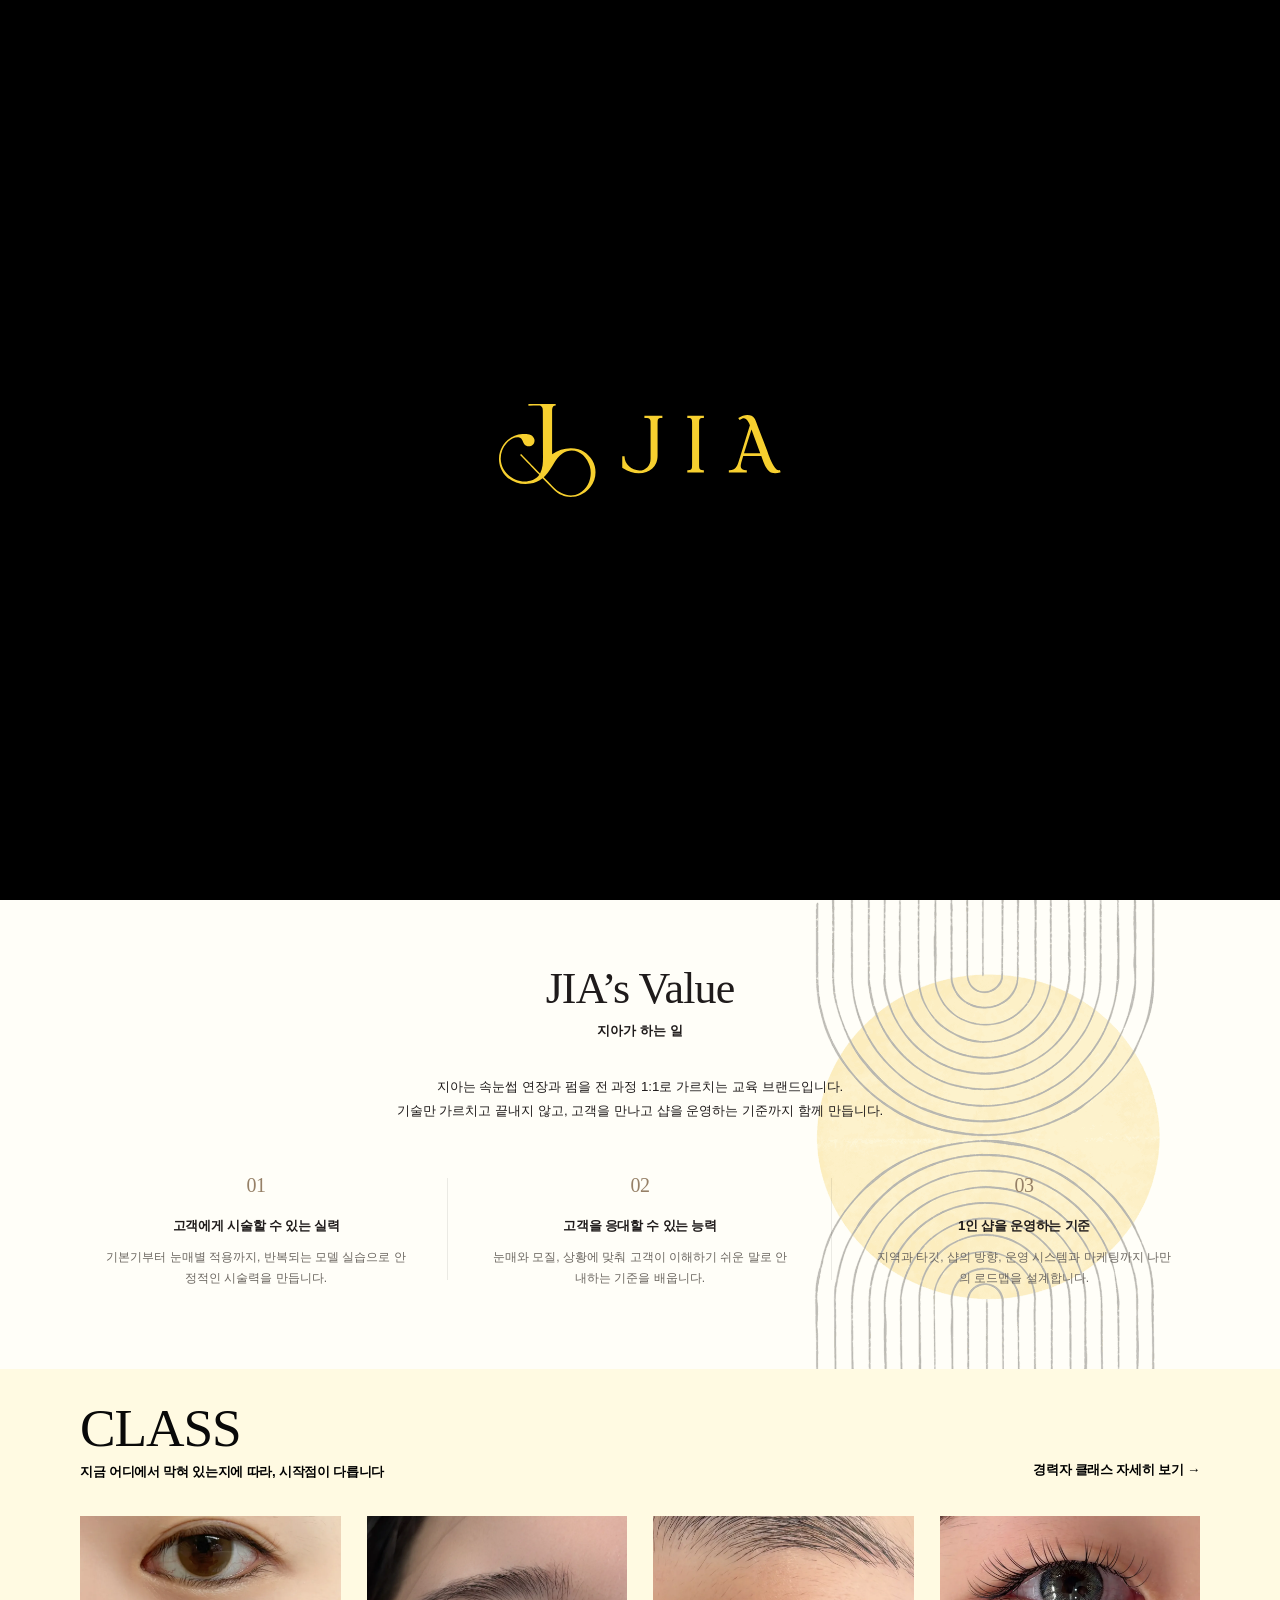
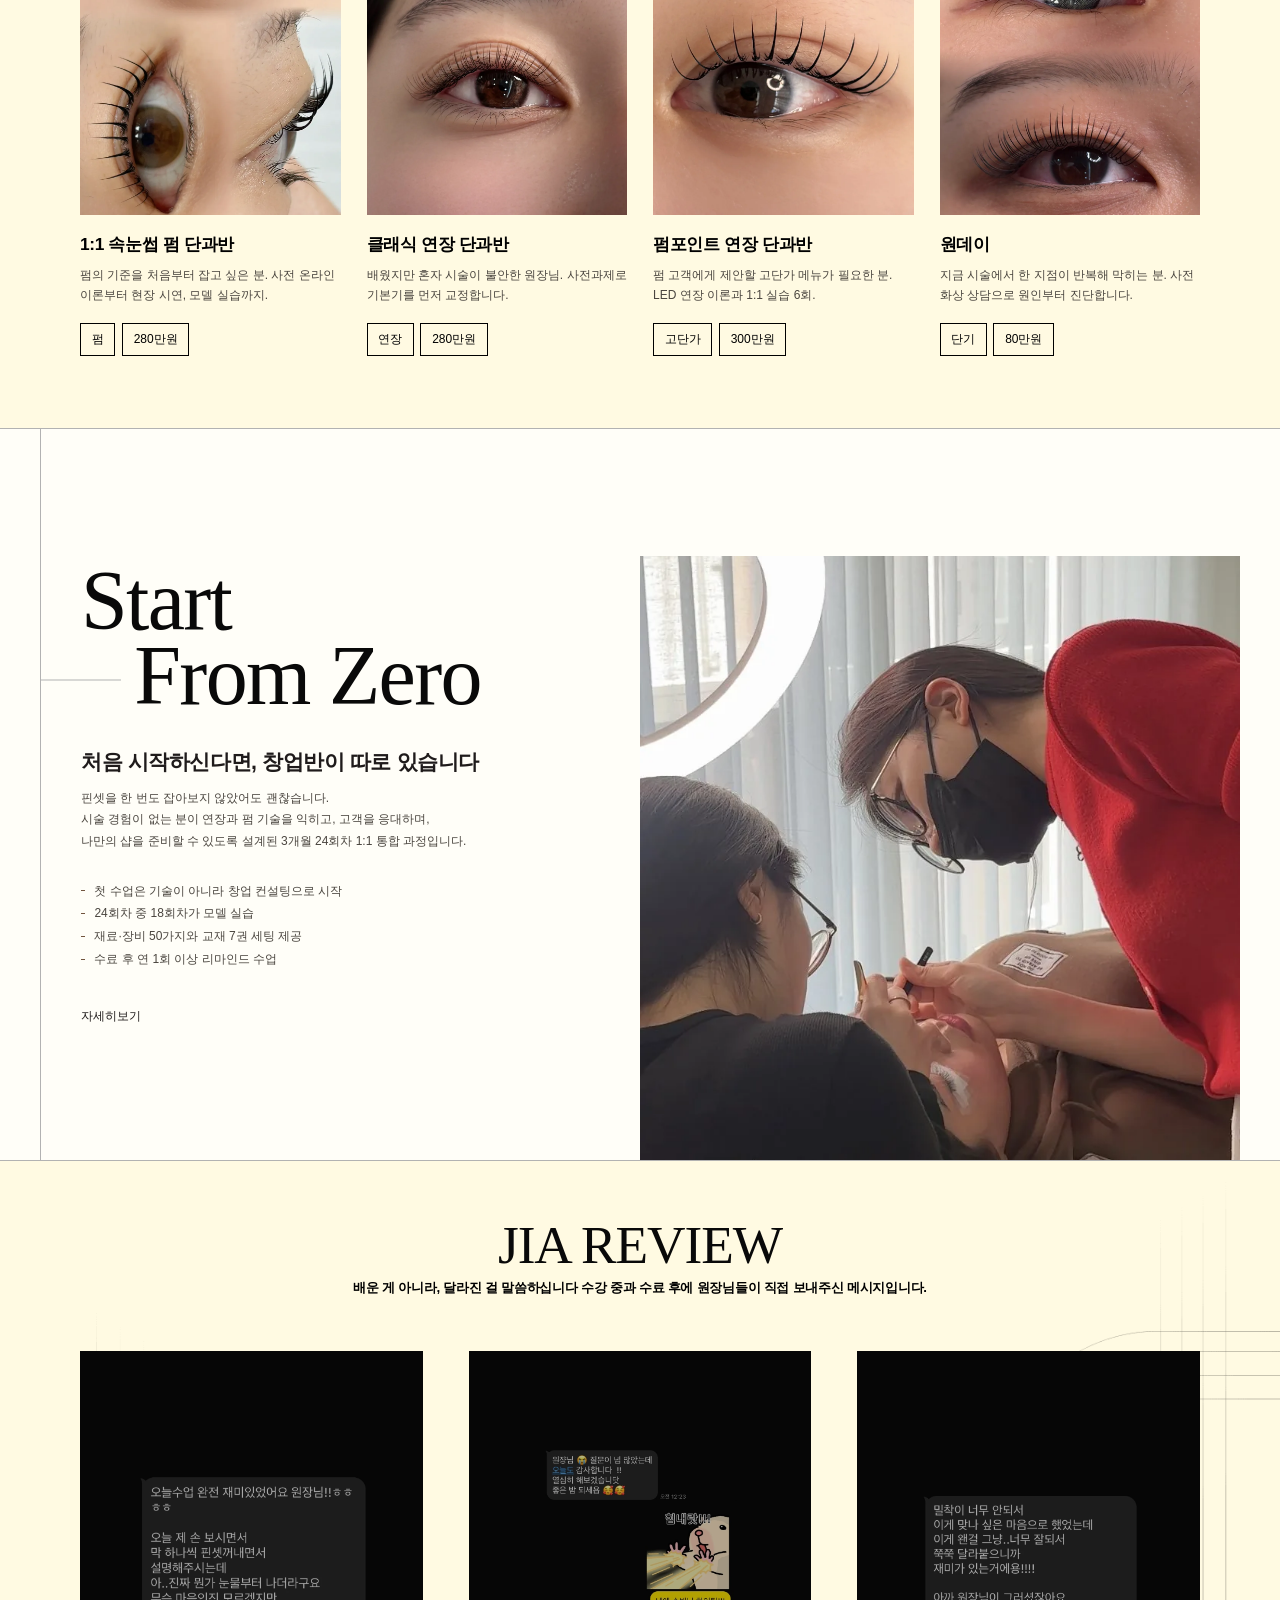
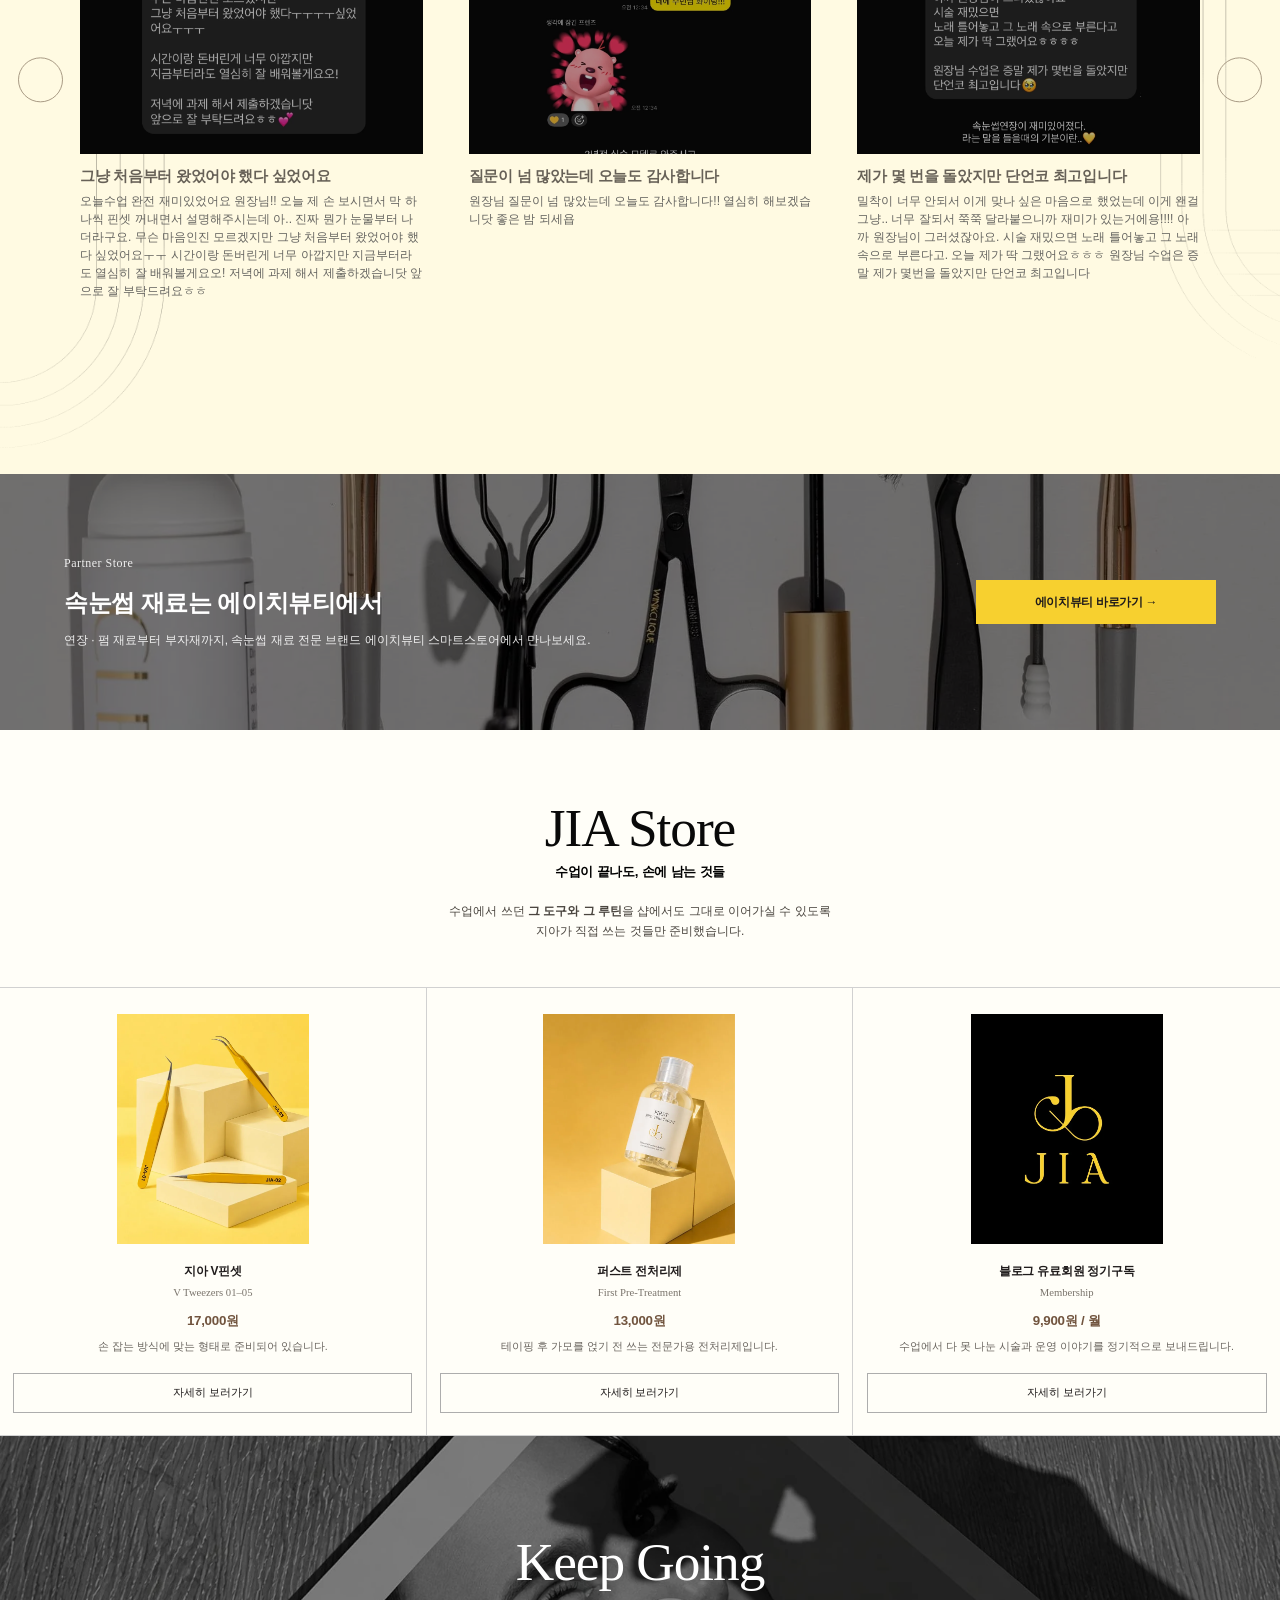
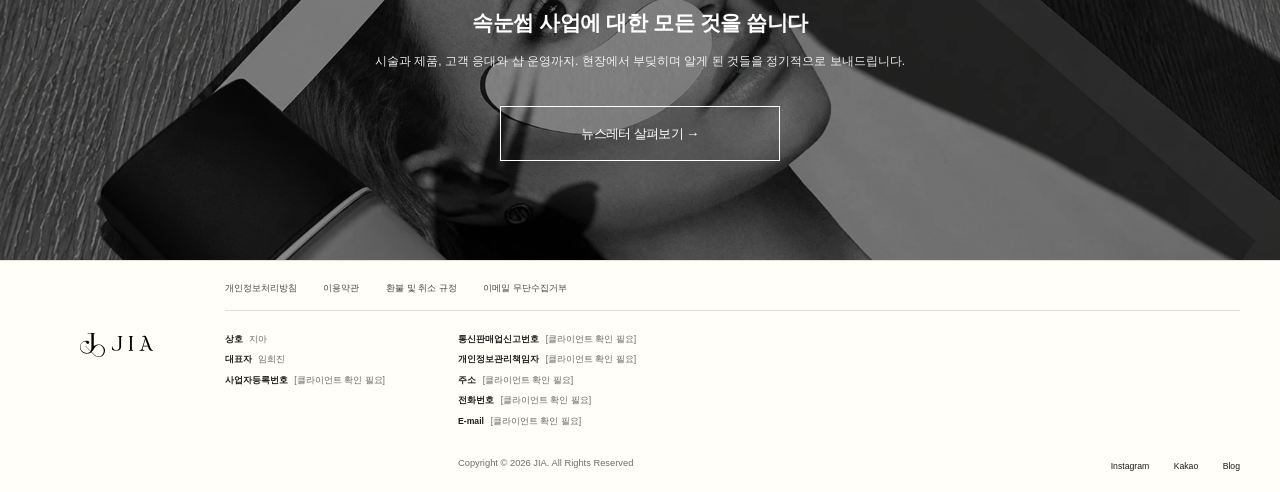
==== commit 9c0091af: "클래스 썸네일 이미지 교체 Co-Authored-By: Claude Opus 5 (1M context) <noreply@anthropic.com> Claude-Session: ht" ====
--- a/index.html
+++ b/index.html
@@ -9,7 +9,7 @@
 <link href="https://api.fontshare.com/v2/css?f[]=erode@400,500,600&display=swap" rel="stylesheet">
 <link href="assets/site-chrome.css?v=36d3d892" rel="stylesheet">
 <link href="assets/site-intro.css?v=e41cf9f4" rel="stylesheet">
-<link href="assets/site-sections.css?v=bd7f1566" rel="stylesheet">
+<link href="assets/site-sections.css?v=10c4365b" rel="stylesheet">
 <script src="https://unpkg.com/lucide@latest"></script>
 <style>
 :root{
@@ -488,7 +488,7 @@
     <div class="pm-viewport">
       <div class="pm-track">
         <div class="pm-slide">
-          <div class="img"><img src="assets/class-perm.webp" alt="1:1 속눈썹 펌 단과반 썸네일"></div>
+          <div class="img"><img src="assets/class-perm-v2.webp" alt="1:1 속눈썹 펌 단과반 썸네일"></div>
           <div class="text">
             <p>1:1 속눈썹 펌 단과반</p>
             <span>펌의 기준을 처음부터 잡고 싶은 분. 사전 온라인 이론부터 현장 시연, 모델 실습까지.</span>
@@ -496,7 +496,7 @@
           </div>
         </div>
         <div class="pm-slide">
-          <div class="img"><img src="assets/class-classic.webp" alt="클래식 연장 단과반 썸네일"></div>
+          <div class="img"><img src="assets/class-classic-v2.webp" alt="클래식 연장 단과반 썸네일"></div>
           <div class="text">
             <p>클래식 연장 단과반</p>
             <span>배웠지만 혼자 시술이 불안한 원장님. 사전과제로 기본기를 먼저 교정합니다.</span>
@@ -504,7 +504,7 @@
           </div>
         </div>
         <div class="pm-slide">
-          <div class="img"><img src="assets/class-permpoint.webp" alt="펌포인트 연장 단과반 썸네일"></div>
+          <div class="img"><img src="assets/class-permpoint-v2.webp" alt="펌포인트 연장 단과반 썸네일"></div>
           <div class="text">
             <p>펌포인트 연장 단과반</p>
             <span>펌 고객에게 제안할 고단가 메뉴가 필요한 분. LED 연장 이론과 1:1 실습 6회.</span>
@@ -512,7 +512,7 @@
           </div>
         </div>
         <div class="pm-slide">
-          <div class="img"><img src="assets/class-oneday.webp" alt="원데이 썸네일"></div>
+          <div class="img"><img src="assets/class-oneday-v2.webp" alt="원데이 썸네일"></div>
           <div class="text">
             <p>원데이</p>
             <span>지금 시술에서 한 지점이 반복해 막히는 분. 사전 화상 상담으로 원인부터 진단합니다.</span>
--- a/assets/site-sections.css
+++ b/assets/site-sections.css
@@ -1610,3 +1610,7 @@
 .subhero_section .label,.subhero_section .lead,.subhero_section .stats .k,
 .letter_section span,
 .partner_cta .label,.partner_cta p{color:rgba(255,255,255,.9)}
+
+/* Core 영상 영역 — 비디오 플레이어 */
+.core-clinic .clinic .right .sig-ph.has-video{background:#000;padding:0;overflow:hidden}
+.core-clinic .clinic .right .sig-ph.has-video video{position:absolute;inset:0;width:100%;height:100%;object-fit:cover;display:block;background:#000}
